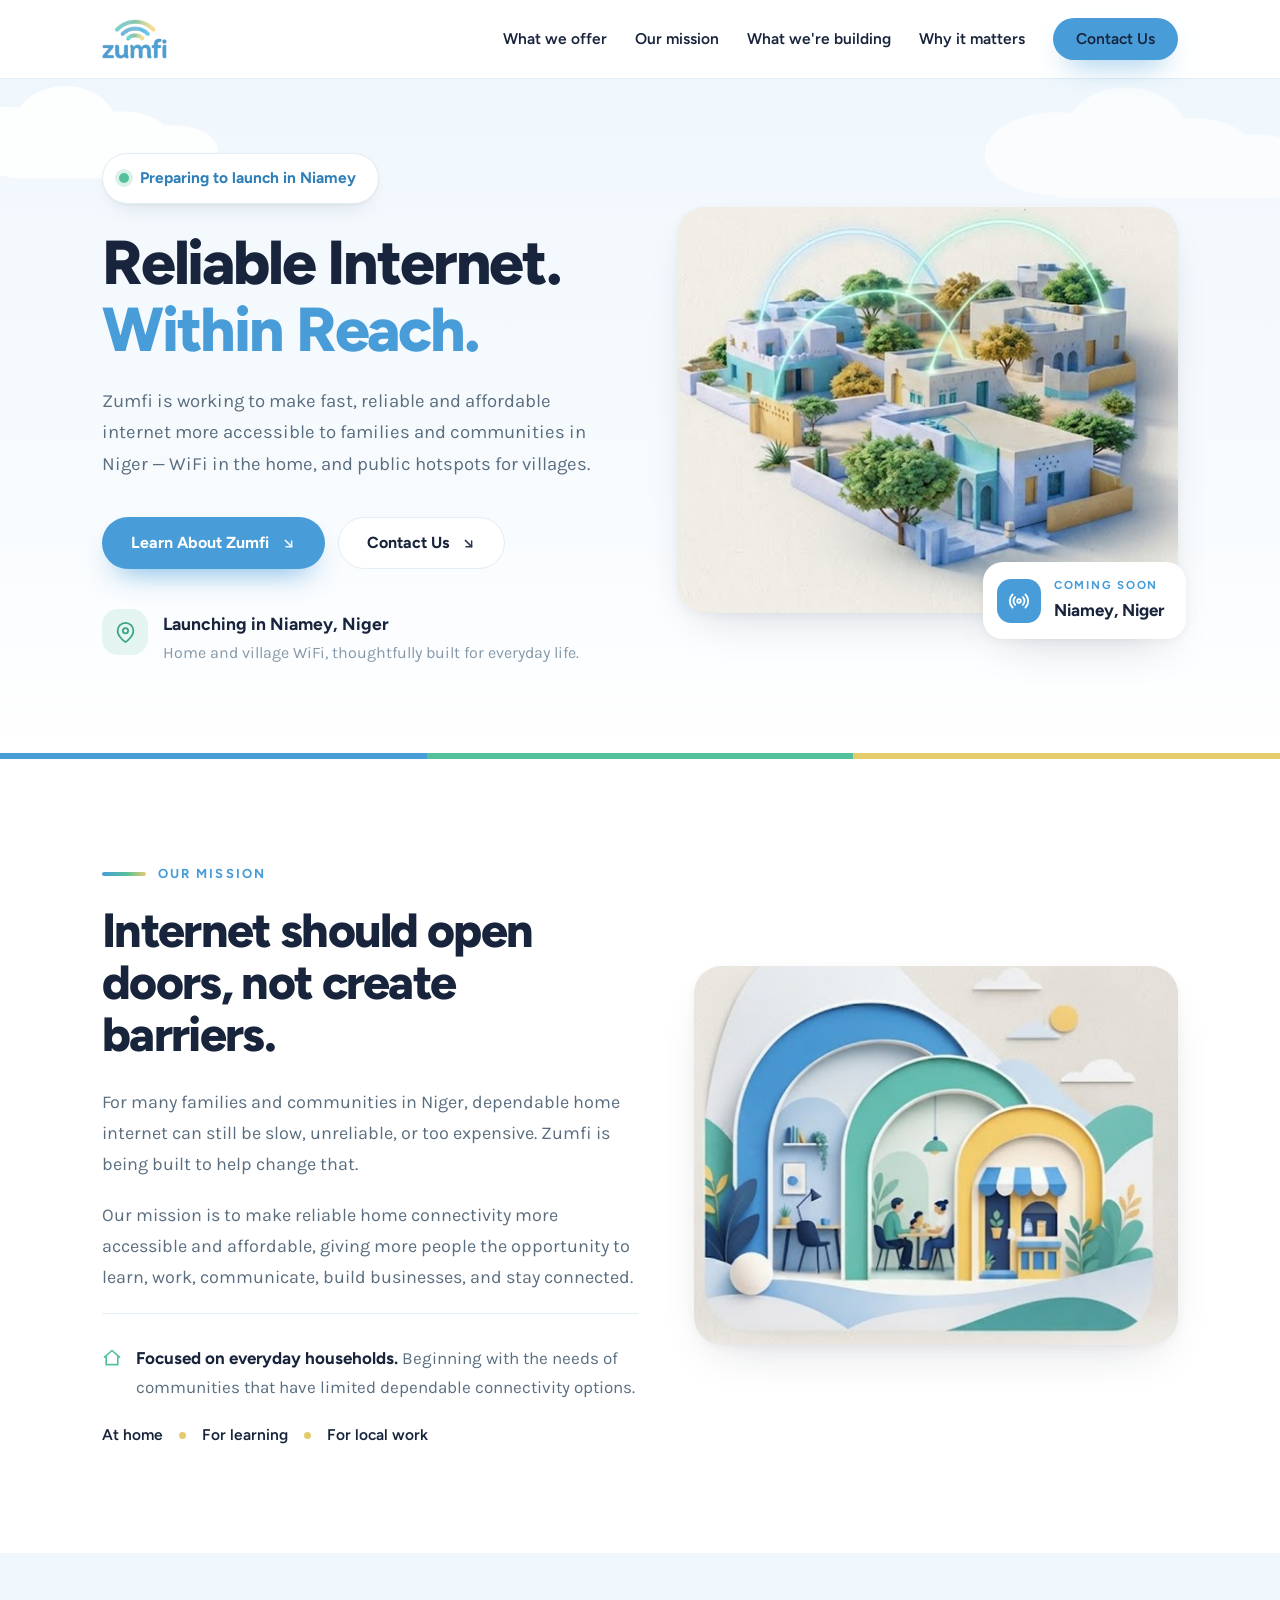
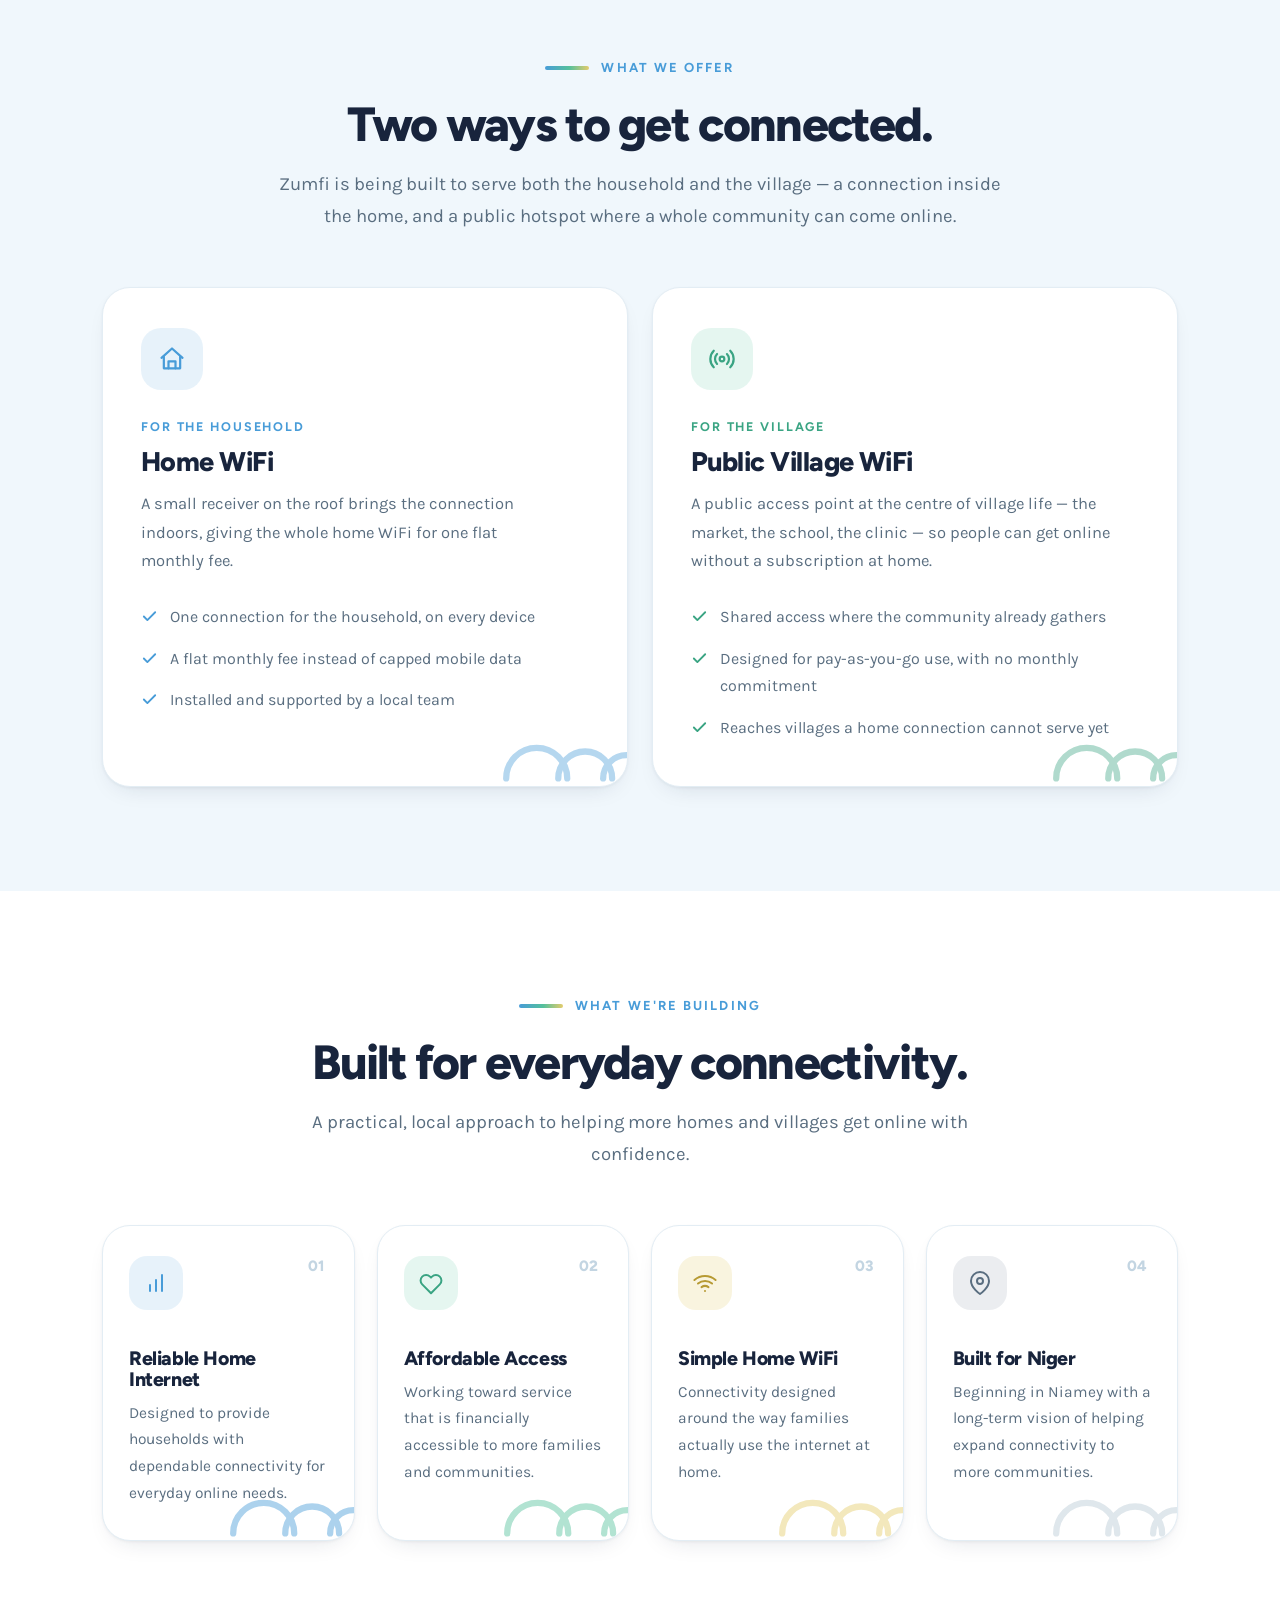
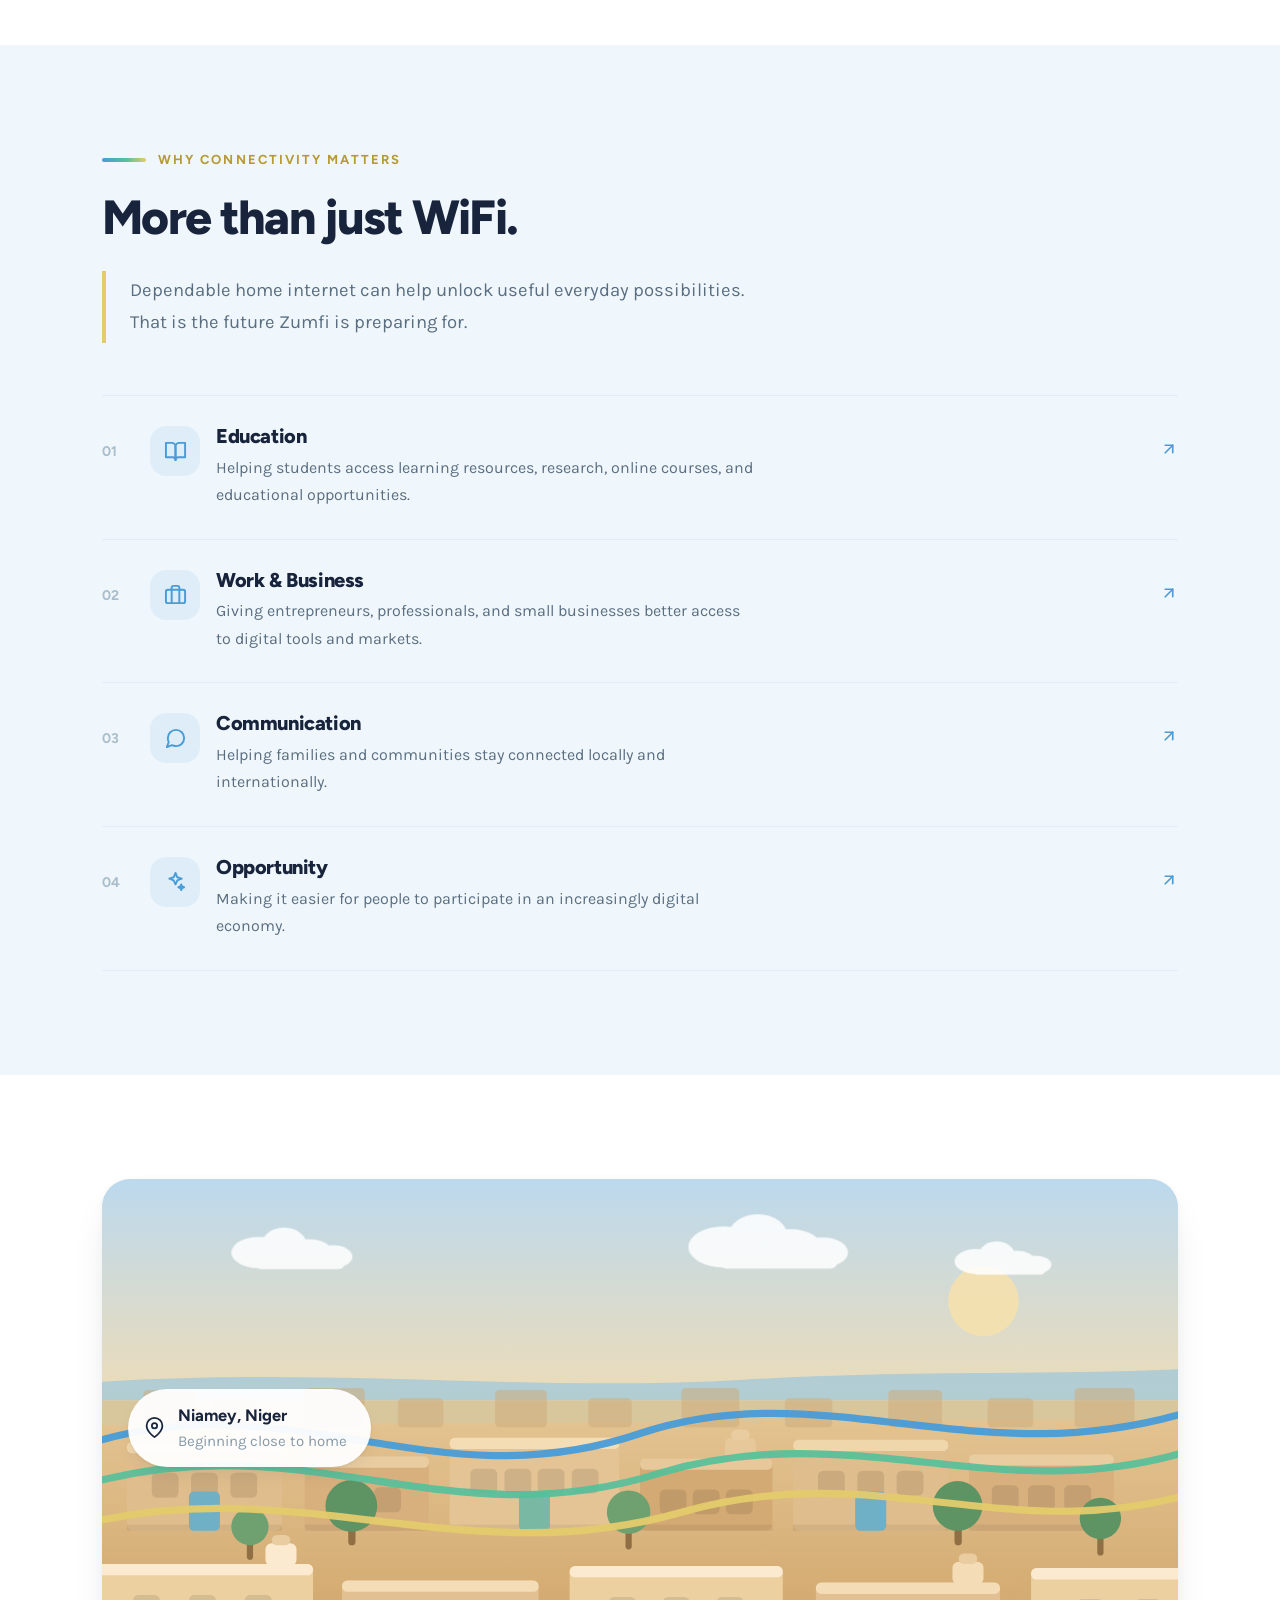
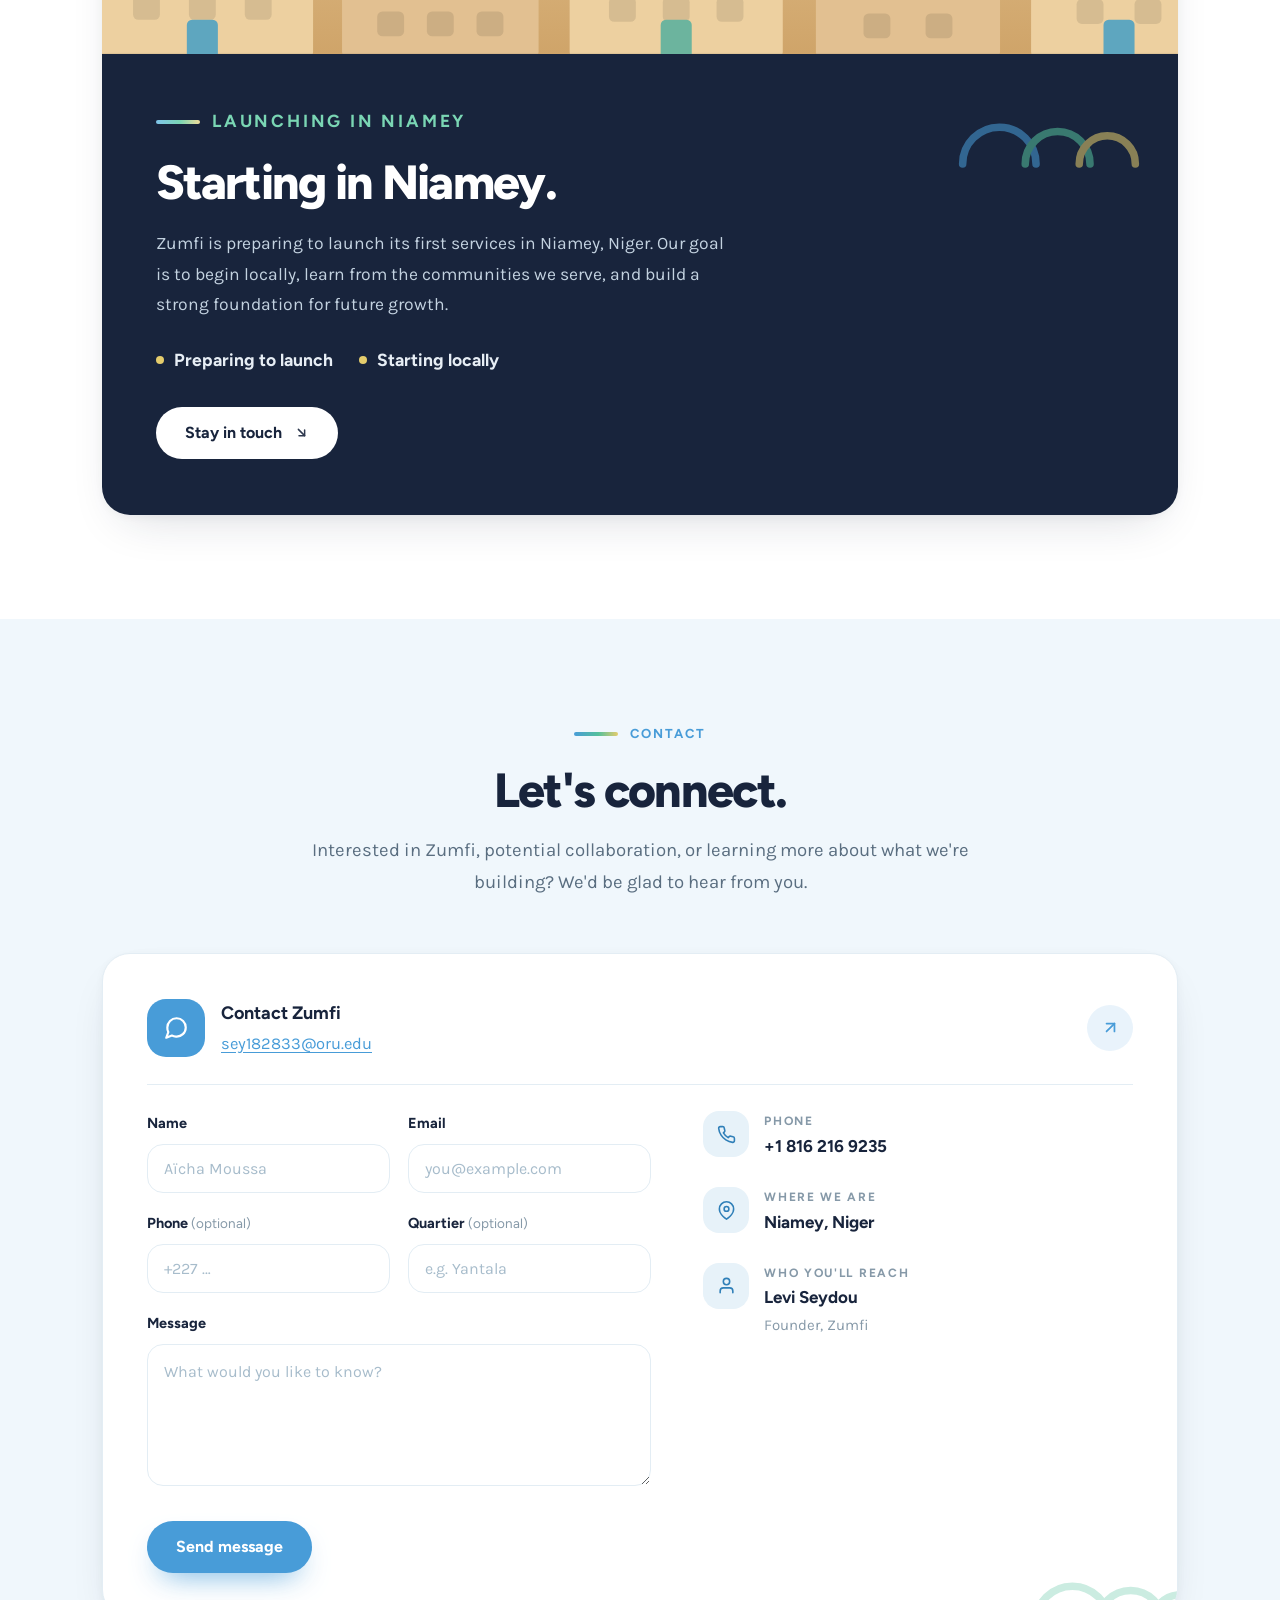
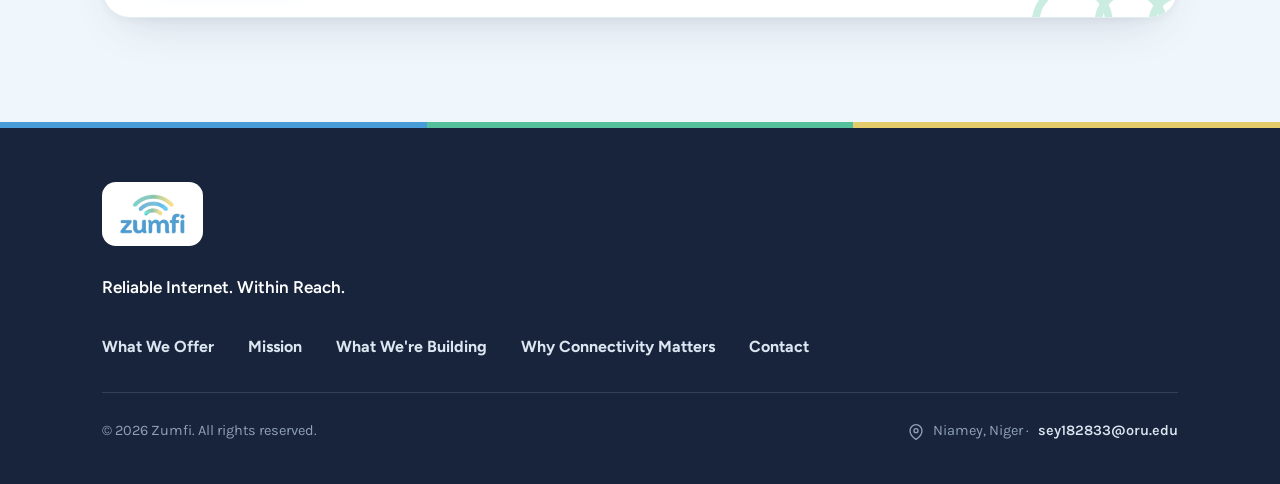
==== export/zumfi-site/index.html @ 0c181208 "Cover both home WiFi and public village WiFi The site described a single home-internet product; Zumf" ====
<!DOCTYPE html>
<html lang="en">
<head>
<meta charset="UTF-8">
<meta name="viewport" content="width=device-width, initial-scale=1.0">
<title>Zumfi — Reliable Internet. Within Reach.</title>
<meta name="description" content="Zumfi is working to make fast, reliable and affordable internet more accessible to families and communities in Niger — WiFi in the home, and public hotspots for villages. Preparing to launch in Niamey.">
<link rel="icon" type="image/png" href="assets/favicon.png">
<link rel="apple-touch-icon" href="assets/zumfi-icon-180.png">
<meta property="og:title" content="Zumfi — Reliable Internet. Within Reach.">
<meta property="og:description" content="Home WiFi for families and public WiFi for villages, thoughtfully built for everyday life. Preparing to launch in Niamey, Niger.">
<meta property="og:image" content="assets/zumfi-icon.png">
<meta property="og:type" content="website">
<link rel="preconnect" href="https://fonts.googleapis.com">
<link rel="preconnect" href="https://fonts.gstatic.com" crossorigin>
<link href="https://fonts.googleapis.com/css2?family=Figtree:wght@500;600;700;800&family=Karla:wght@400;500;600&display=swap" rel="stylesheet">
<style>
  :root {
    --blue:      #489cd8;
    --blue-deep: #2f7fb8;
    --green:     #54c09c;
    --yellow:    #e4cc6c;
    --ink:       #18243c;
    --body:      #5a6e80;
    --muted:     #8699a8;
    --line:      #e3edf4;
    --pale:      #f0f7fc;
    --pale-2:    #e7f2f9;
    --white:     #fff;
    --r:         28px;
    --shadow:    0 2px 8px rgba(24,36,60,.04), 0 20px 50px -22px rgba(24,36,60,.20);
    --shadow-sm: 0 1px 3px rgba(24,36,60,.05), 0 10px 26px -14px rgba(24,36,60,.18);
    --fd: "Figtree", "Segoe UI", system-ui, -apple-system, sans-serif;
    --fb: "Karla", "Segoe UI", system-ui, -apple-system, sans-serif;
    --gutter: 22px;
  }
  * { box-sizing: border-box; }
  html { scroll-behavior: smooth; scroll-padding-top: 96px; -webkit-text-size-adjust: 100%; }
  body { margin: 0; font-family: var(--fb); font-size: 17px; line-height: 1.72; color: var(--body); background: var(--white); -webkit-font-smoothing: antialiased; }
  h1, h2, h3 { font-family: var(--fd); color: var(--ink); margin: 0; letter-spacing: -0.035em; line-height: 1.08; font-weight: 800; }
  p { margin: 0; }
  a { color: var(--blue-deep); }
  .wrap { max-width: 1120px; margin: 0 auto; padding: 0 var(--gutter); }
  .narrow { max-width: 740px; }

  /* ---------- bits ---------- */
  .eyebrow { display: flex; align-items: center; gap: 12px; font-family: var(--fd); font-weight: 700;
             font-size: 13px; letter-spacing: .16em; text-transform: uppercase; color: var(--blue); margin-bottom: 20px; }
  .eyebrow::before { content: ""; width: 44px; height: 4px; border-radius: 2px;
                     background: linear-gradient(90deg, var(--blue) 0%, var(--green) 55%, var(--yellow) 100%); }
  .eyebrow.mid { justify-content: center; }
  h1 { font-size: clamp(40px, 5.4vw, 62px); }
  h2 { font-size: clamp(31px, 4.1vw, 48px); }
  h3 { font-size: 21px; letter-spacing: -0.02em; }
  .lead { font-size: clamp(17px, 1.45vw, 19.5px); margin-top: 22px; }
  .center { text-align: center; }
  .center .eyebrow { justify-content: center; }

  .badge { display: inline-flex; align-items: center; gap: 11px; background: var(--white); border: 1px solid var(--line);
           border-radius: 999px; padding: 11px 22px 11px 16px; font-family: var(--fd); font-weight: 700; font-size: 15.5px;
           color: var(--blue-deep); box-shadow: var(--shadow-sm); }
  .badge .dot { width: 10px; height: 10px; border-radius: 50%; background: var(--green); box-shadow: 0 0 0 4px rgba(84,192,156,.22); }

  .btn { display: inline-flex; align-items: center; justify-content: center; gap: 12px; font-family: var(--fd);
         font-weight: 700; font-size: 16px; line-height: 1; padding: 17px 28px; border-radius: 999px;
         border: 1.5px solid transparent; text-decoration: none; cursor: pointer;
         transition: background-color .2s, color .2s, border-color .2s, transform .2s; }
  .btn-primary { background: var(--blue); color: #fff; box-shadow: 0 14px 30px -14px rgba(72,156,216,.9); }
  .btn-primary:hover { background: var(--blue-deep); transform: translateY(-1px); }
  .btn-ghost { background: var(--white); color: var(--ink); border-color: var(--line); }
  .btn-ghost:hover { border-color: var(--blue); color: var(--blue-deep); }
  .btn-sm { padding: 12px 22px; font-size: 15px; }
  .btn svg { flex: none; opacity: .9; }
  .btn:focus-visible, a:focus-visible, input:focus-visible, textarea:focus-visible { outline: 3px solid rgba(72,156,216,.5); outline-offset: 3px; }
  .skip { position: absolute; left: -9999px; background: #fff; padding: 12px 18px; font-family: var(--fd); font-weight: 700; z-index: 100; }
  .skip:focus { left: 0; }

  /* tri-colour rule */
  .rule { height: 6px; display: flex; }
  .rule i { flex: 1; }
  .rule i:nth-child(1) { background: var(--blue); }
  .rule i:nth-child(2) { background: var(--green); }
  .rule i:nth-child(3) { background: var(--yellow); }

  /* ---------- header ---------- */
  .site-header { position: sticky; top: 0; z-index: 40; background: rgba(255,255,255,.88); backdrop-filter: blur(14px); border-bottom: 1px solid var(--line); }
  .site-header .wrap { display: flex; align-items: center; gap: 18px; height: 78px; }
  .brand img { height: 40px; width: auto; display: block; }
  .nav { display: flex; align-items: center; gap: 28px; margin-left: auto; }
  .nav a { font-family: var(--fd); font-weight: 600; font-size: 15.5px; color: var(--ink); text-decoration: none; }
  .nav a:hover { color: var(--blue); }

  /* ---------- sky + clouds ---------- */
  .sky { position: relative; overflow: hidden;
         background: linear-gradient(180deg, var(--pale) 0%, #f7fbfe 58%, var(--white) 100%); }
  .clouds { position: absolute; inset: 0; z-index: 0; pointer-events: none; }
  .clouds svg { position: absolute; fill: #fff; }
  .k1 { top: 6%;  left: -5%; width: 300px; opacity: .9; }
  .k2 { top: 30%; right: -4%; width: 360px; opacity: .65; }
  .k3 { bottom: 12%; left: 34%; width: 220px; opacity: .5; }
  .sky > * { position: relative; z-index: 1; }

  /* ---------- hero ---------- */
  .hero { padding: 74px 0 86px; }
  .hero-grid { display: grid; grid-template-columns: 1.02fr .98fr; gap: 54px; align-items: center; }
  .hero h1 { margin-top: 26px; }
  .hero h1 .b2 { color: var(--blue); display: block; }
  .hero .lead { max-width: 46ch; }
  .hero-cta { display: flex; flex-wrap: wrap; gap: 13px; margin-top: 36px; }
  .place { display: flex; gap: 15px; align-items: flex-start; margin-top: 40px; }
  .place .pin { flex: none; width: 46px; height: 46px; border-radius: 16px; display: grid; place-items: center;
                background: rgba(84,192,156,.14); color: #3aa483; }
  .place strong { display: block; font-family: var(--fd); font-weight: 700; color: var(--ink); font-size: 17.5px; }
  .place span { font-size: 16px; color: var(--muted); }

  .art-wrap { position: relative; }
  .art { display: block; width: 100%; height: auto; max-width: 100%; border-radius: var(--r);
         background: #f4f1ec; box-shadow: var(--shadow); }
  .chip { position: absolute; right: -8px; bottom: -26px; display: flex; align-items: center; gap: 13px;
          background: #fff; border-radius: 20px; padding: 14px 22px 14px 14px; box-shadow: var(--shadow); }
  .chip .ic { width: 44px; height: 44px; border-radius: 14px; background: var(--blue); color: #fff; display: grid; place-items: center; flex: none; }
  .chip .k, .chip .v { display: block; }
  .chip .k { font-family: var(--fd); font-weight: 700; font-size: 11.5px; letter-spacing: .15em; text-transform: uppercase; color: var(--blue); }
  .chip .v { font-family: var(--fd); font-weight: 700; color: var(--ink); font-size: 17px; }

  /* ---------- what we offer ---------- */
  .offer { display: grid; grid-template-columns: 1fr 1fr; gap: 24px; }
  .offer-card { position: relative; overflow: hidden; background: #fff; border: 1px solid var(--line);
                border-radius: var(--r); padding: 40px 38px 44px; box-shadow: var(--shadow-sm); }
  .offer-card .ic { width: 62px; height: 62px; border-radius: 20px; display: grid; place-items: center; margin-bottom: 26px; }
  .offer-card .kind { font-family: var(--fd); font-weight: 700; font-size: 12.5px; letter-spacing: .15em;
                      text-transform: uppercase; margin-bottom: 10px; }
  .offer-card h3 { font-size: 27px; margin-bottom: 14px; }
  .offer-card > p { font-size: 16.5px; max-width: 42ch; }
  .offer-card ul { list-style: none; margin: 28px 0 0; padding: 0; display: grid; gap: 14px; }
  .offer-card li { display: flex; gap: 12px; align-items: flex-start; font-size: 16px; }
  .offer-card li svg { flex: none; margin-top: 5px; }
  .offer-card .arcs { position: absolute; right: -30px; bottom: 0; width: 158px; opacity: .4; }
  .offer-home .ic { background: rgba(72,156,216,.13); color: var(--blue); }
  .offer-home .kind, .offer-home li svg, .offer-home .arcs { color: var(--blue); }
  .offer-village .ic { background: rgba(84,192,156,.15); color: #3aa483; }
  .offer-village .kind, .offer-village li svg, .offer-village .arcs { color: #3aa483; }

  /* ---------- sections ---------- */
  .section { padding: 104px 0; }
  .section-pale { background: var(--pale); }
  .section-head { margin-bottom: 54px; }
  .section-head .lead { margin-top: 18px; }

  /* mission */
  .mission-copy p + p { margin-top: 20px; }
  .mission-copy .big { font-size: 18px; }
  .focus { display: flex; gap: 14px; align-items: flex-start; margin-top: 34px; padding-top: 30px; border-top: 1px solid var(--line); }
  .focus svg { flex: none; margin-top: 4px; color: var(--green); }
  .focus strong { font-family: var(--fd); font-weight: 700; color: var(--ink); }
  .tags { display: flex; flex-wrap: wrap; align-items: center; gap: 10px 16px; margin-top: 22px;
          font-family: var(--fd); font-weight: 600; color: var(--ink); font-size: 15.5px; }
  .tags i { width: 7px; height: 7px; border-radius: 50%; background: var(--yellow); display: block; }
  .mission-grid { display: grid; grid-template-columns: 1.05fr .95fr; gap: 56px; align-items: center; }

  /* numbered cards */
  .cards { display: grid; grid-template-columns: repeat(4, 1fr); gap: 22px; }
  .card { position: relative; overflow: hidden; background: #fff; border: 1px solid var(--line);
          border-radius: var(--r); padding: 30px 26px 34px; box-shadow: var(--shadow-sm); }
  .card .n { position: absolute; top: 28px; right: 30px; font-family: var(--fd); font-weight: 800; font-size: 15px; color: #c3d5e2; }
  .card .ic { width: 54px; height: 54px; border-radius: 18px; display: grid; place-items: center; margin-bottom: 38px; }
  .card:nth-child(1) .ic { background: rgba(72,156,216,.13); color: var(--blue); }
  .card:nth-child(2) .ic { background: rgba(84,192,156,.15); color: #3aa483; }
  .card:nth-child(3) .ic { background: rgba(228,204,108,.22); color: #b79a33; }
  .card:nth-child(4) .ic { background: rgba(90,110,128,.12); color: #5a6e80; }
  .card:nth-child(1) .arcs { color: #489cd8; }
  .card:nth-child(2) .arcs { color: #54c09c; }
  .card:nth-child(3) .arcs { color: #e4cc6c; }
  .card:nth-child(4) .arcs { color: #b9c9d4; }
  .card h3 { margin-bottom: 10px; font-size: 19.5px; }
  .card p { font-size: 15.5px; }
  .card .arcs { position: absolute; right: -30px; bottom: 0; width: 158px; opacity: .45; }

  /* ---------- why connectivity matters ---------- */
  .eyebrow.gold { color: #b79a33; }
  .eyebrow.mint { color: #7ad6b4; }
  .eyebrow.mint::before { background: linear-gradient(90deg, #7fc4ea 0%, #7ad6b4 55%, #f0dc9a 100%); }
  .quote { border-left: 4px solid var(--yellow); padding: 4px 0 4px 24px; font-size: 18.5px; max-width: 62ch; }
  .rows { margin-top: 52px; border-top: 1px solid var(--line); }
  .row { display: grid; grid-template-columns: 44px 62px 1fr 28px; gap: 4px; align-items: start;
         padding: 30px 0; border-bottom: 1px solid var(--line); }
  .row .num { font-family: var(--fd); font-weight: 700; font-size: 14px; color: #a9bdcb; padding-top: 14px; }
  .row .ic { width: 50px; height: 50px; border-radius: 16px; display: grid; place-items: center;
             background: rgba(72,156,216,.11); color: var(--blue); }
  .row h3 { font-size: 20px; margin-bottom: 6px; }
  .row p { font-size: 16px; max-width: 54ch; }
  .row .go { color: var(--blue); padding-top: 12px; justify-self: end; }

  /* ---------- launching panel ---------- */
  .panel { border-radius: var(--r); overflow: hidden; box-shadow: var(--shadow); position: relative; }
  .panel > svg { display: block; width: 100%; height: auto; }
  .panel .chip2 { position: absolute; left: 26px; top: 210px; display: flex; gap: 13px; align-items: center;
                  background: rgba(255,255,255,.95); border-radius: 999px; padding: 12px 24px 12px 16px; box-shadow: var(--shadow-sm); }
  .panel .chip2 svg { color: var(--ink); flex: none; }
  .panel .chip2 strong { display: block; font-family: var(--fd); font-weight: 700; color: var(--ink); font-size: 16.5px; }
  .panel .chip2 span { font-size: 15px; color: var(--muted); }
  .panel-dark { background: var(--ink); color: #c3d2e0; padding: 52px 54px 56px; position: relative; overflow: hidden; }
  .panel-dark h2 { color: #fff; margin-bottom: 20px; }
  .panel-dark p { max-width: 58ch; font-size: 17.5px; }
  .panel-dark .deco { position: absolute; right: 34px; top: 30px; width: 190px; opacity: .55; }
  .tags-dot { display: flex; flex-wrap: wrap; gap: 10px 26px; margin-top: 26px;
              font-family: var(--fd); font-weight: 700; font-size: 15.5px; color: #e7eef5; }
  .tags-dot span { display: flex; align-items: center; gap: 10px; }
  .tags-dot i { width: 8px; height: 8px; border-radius: 50%; background: var(--yellow); }
  .btn-white { background: #fff; color: var(--ink); margin-top: 32px; }
  .btn-white:hover { background: #eaf3f9; transform: translateY(-1px); }

  /* ---------- contact ---------- */
  .contact-card { background: #fff; border: 1px solid var(--line); border-radius: var(--r);
                  box-shadow: var(--shadow); padding: 44px; position: relative; overflow: hidden; }
  .contact-card > .arcs { position: absolute; right: -40px; bottom: -14px; width: 190px; opacity: .3; color: var(--green); }
  .contact-grid { display: grid; grid-template-columns: 1.08fr .92fr; gap: 52px; align-items: start; position: relative; z-index: 1; }
  .reach { text-decoration: none; display: flex; gap: 16px; align-items: center; padding-bottom: 26px; margin-bottom: 26px; border-bottom: 1px solid var(--line); }
  .reach .ic { flex: none; width: 58px; height: 58px; border-radius: 19px; background: var(--blue); color: #fff; display: grid; place-items: center; }
  .reach strong { display: block; font-family: var(--fd); font-weight: 700; font-size: 18px; color: var(--ink); }
  .reach a { font-size: 16.5px; color: var(--blue); text-decoration: underline; text-underline-offset: 3px; }
  .reach .go { margin-left: auto; width: 46px; height: 46px; border-radius: 50%; background: rgba(72,156,216,.12);
               color: var(--blue); display: grid; place-items: center; flex: none; }
  .field { margin-bottom: 18px; }
  .row-2 { display: grid; grid-template-columns: 1fr 1fr; gap: 18px; }
  label { display: block; font-family: var(--fd); font-weight: 700; font-size: 14.5px; color: var(--ink); margin-bottom: 8px; }
  label .opt { font-weight: 400; color: var(--muted); font-size: 13.5px; }
  input, textarea { width: 100%; font-family: var(--fb); font-size: 16px; color: var(--ink); background: #fff;
                    border: 1.5px solid var(--line); border-radius: 16px; padding: 14px 16px;
                    transition: border-color .18s, box-shadow .18s; }
  input::placeholder, textarea::placeholder { color: #a7bccb; }
  input:hover, textarea:hover { border-color: #cfe1ee; }
  input:focus, textarea:focus { outline: none; border-color: var(--blue); box-shadow: 0 0 0 4px rgba(72,156,216,.16); }
  textarea { min-height: 142px; resize: vertical; line-height: 1.65; }
  .hp { position: absolute; left: -9999px; opacity: 0; }
  .form-foot { display: flex; align-items: center; flex-wrap: wrap; gap: 16px; margin-top: 26px; }
  .form-foot .note { font-size: 14.5px; color: var(--muted); }
  .form-status { margin-top: 16px; font-family: var(--fd); font-weight: 700; font-size: 15px; }
  .form-status.error { color: #c0492f; }
  .form-status:empty { margin: 0; }
  .sent { display: none; padding: 18px 0; }
  .sent.show { display: block; }
  .sent h3 { margin-bottom: 10px; }
  form.hide { display: none; }
  .detail { display: flex; gap: 15px; align-items: flex-start; margin-bottom: 26px; }
  .detail:last-child { margin-bottom: 0; }
  .detail .ic { flex: none; width: 46px; height: 46px; border-radius: 16px; display: grid; place-items: center; background: var(--pale-2); color: var(--blue-deep); }
  .detail .k { font-family: var(--fd); font-weight: 700; font-size: 12px; letter-spacing: .14em; text-transform: uppercase; color: var(--muted); }
  .detail .v { font-family: var(--fd); font-weight: 700; font-size: 17px; color: var(--ink); text-decoration: none; word-break: break-word; }
  a.v:hover { color: var(--blue); }
  .detail .v small { display: block; font-family: var(--fb); font-weight: 400; font-size: 15px; color: var(--muted); }

  /* ---------- footer ---------- */
  .site-footer { background: var(--ink); color: #b9c7d6; }
  .site-footer .wrap { padding: 54px var(--gutter) 40px; }
  .foot-logo { background: #fff; border-radius: 14px; padding: 12px 18px; display: inline-block; }
  .foot-logo img { height: 40px; width: auto; display: block; }
  .foot-tag { margin-top: 18px; font-family: var(--fd); font-weight: 600; color: #fff; font-size: 17px; }
  .foot-nav { display: flex; flex-wrap: wrap; gap: 14px 34px; margin-top: 30px; }
  .foot-nav a { font-family: var(--fd); font-weight: 700; font-size: 16px; color: #dbe6f0; text-decoration: none; }
  .foot-nav a:hover { color: #fff; }
  .foot-base { margin-top: 32px; padding-top: 26px; border-top: 1px solid rgba(255,255,255,.12);
               display: flex; flex-wrap: wrap; gap: 10px 30px; justify-content: space-between; font-size: 14.5px; color: #8fa1b3; }
  .foot-base .where { display: flex; align-items: center; gap: 9px; }
  .foot-base a { color: #dbe6f0; text-decoration: none; font-weight: 600; }

  /* ---------- responsive ---------- */
  @media (max-width: 940px) {
    .hero-grid, .mission-grid, .contact-grid { grid-template-columns: 1fr; gap: 42px; }
    .cards { grid-template-columns: 1fr; }
    .art-wrap { max-width: 520px; margin: 0 auto; }
    .chip { right: 8px; }
    .nav a { display: none; }
    .cards { grid-template-columns: repeat(2, 1fr); }
    .offer { grid-template-columns: 1fr; }
    .panel-dark { padding: 40px 30px 44px; }
    .panel-dark .deco { display: none; }
    .contact-card { padding: 32px 26px; }
    .section { padding: 76px 0; }
    .hero { padding: 54px 0 76px; }
    .k2, .k3 { display: none; }
  }
  @media (max-width: 560px) {
    :root { --gutter: 18px; --r: 22px; }
    body { font-size: 16.5px; }
    .site-header .wrap { height: 68px; }
    .brand img { height: 34px; }
    .card { padding: 26px 22px 30px; }
    .offer-card { padding: 30px 24px 34px; }
    .cards { grid-template-columns: 1fr; }
    .row { grid-template-columns: 34px 1fr; gap: 6px 12px; padding: 24px 0; }
    .row .ic, .row .go { display: none; }
    .quote { padding-left: 18px; font-size: 17px; }
    .panel .chip2 { left: 16px; top: 150px; padding: 10px 18px 10px 12px; }
    .contact-card { padding: 26px 20px; }
    .card .ic { margin-bottom: 30px; }
    .row-2 { grid-template-columns: 1fr; gap: 0; }
    .hero-cta .btn, .form-foot .btn { width: 100%; }
    .section { padding: 60px 0; }
    .site-footer .wrap { flex-direction: column; align-items: flex-start; }
    .fc { text-align: left; }
    .chip { position: static; margin-top: 18px; }
  }
  @media (prefers-reduced-motion: reduce) { html { scroll-behavior: auto; } * { transition-duration: .01ms !important; } }
</style>
</head>
<body>
<a class="skip" href="#main">Skip to content</a>

<svg width="0" height="0" style="position:absolute" aria-hidden="true"><defs>
  <g id="cloud">
    <ellipse cx="62" cy="54" rx="52" ry="30"/><ellipse cx="112" cy="40" rx="44" ry="34"/>
    <ellipse cx="160" cy="56" rx="46" ry="28"/><ellipse cx="206" cy="62" rx="38" ry="22"/>
    <rect x="54" y="60" width="176" height="26" rx="13"/>
  </g>
  <g id="arcmark" fill="none" stroke="currentColor" stroke-linecap="round" stroke-width="7">
    <path d="M8 74 A 34 34 0 0 1 76 74"/>
    <path d="M66 74 A 30 30 0 0 1 126 74"/>
    <path d="M116 74 A 26 26 0 0 1 168 74"/>
  </g>
  <g id="arctri" fill="none" stroke-linecap="round" stroke-width="7">
    <path d="M8 74 A 34 34 0 0 1 76 74" stroke="#489cd8"/>
    <path d="M66 74 A 30 30 0 0 1 126 74" stroke="#54c09c"/>
    <path d="M116 74 A 26 26 0 0 1 168 74" stroke="#e4cc6c"/>
  </g>
</defs></svg>

<header class="site-header">
  <div class="wrap">
    <a class="brand" href="#top" aria-label="Zumfi — home"><img src="assets/zumfi-logo.png" alt="Zumfi"></a>
    <nav class="nav" aria-label="Main">
      <a href="#offer">What we offer</a>
      <a href="#mission">Our mission</a>
      <a href="#building">What we're building</a>
      <a href="#why">Why it matters</a>
      <a class="btn btn-primary btn-sm" href="#contact">Contact Us</a>
    </nav>
  </div>
</header>

<main id="main">

  <!-- ================= hero ================= -->
  <div class="sky" id="top">
    <div class="clouds" aria-hidden="true">
      <svg class="k1" viewBox="0 0 260 90"><use href="#cloud"/></svg>
      <svg class="k2" viewBox="0 0 260 90"><use href="#cloud"/></svg>
      <svg class="k3" viewBox="0 0 260 90"><use href="#cloud"/></svg>
    </div>

    <section class="hero">
      <div class="wrap">
        <div class="hero-grid">
          <div>
            <p class="badge"><span class="dot"></span> Preparing to launch in Niamey</p>
            <h1>Reliable Internet. <span class="b2">Within Reach.</span></h1>
            <p class="lead">
              Zumfi is working to make fast, reliable and affordable internet more accessible to
              families and communities in Niger — WiFi in the home, and public hotspots for villages.
            </p>
            <div class="hero-cta">
              <a class="btn btn-primary" href="#mission">
                Learn About Zumfi
                <svg width="15" height="15" viewBox="0 0 24 24" fill="none" stroke="currentColor" stroke-width="2.4" stroke-linecap="round" stroke-linejoin="round" aria-hidden="true"><line x1="7" y1="7" x2="17" y2="17"/><polyline points="17 8 17 17 8 17"/></svg>
              </a>
              <a class="btn btn-ghost" href="#contact">
                Contact Us
                <svg width="15" height="15" viewBox="0 0 24 24" fill="none" stroke="currentColor" stroke-width="2.4" stroke-linecap="round" stroke-linejoin="round" aria-hidden="true"><line x1="7" y1="7" x2="17" y2="17"/><polyline points="17 8 17 17 8 17"/></svg>
              </a>
            </div>
            <div class="place">
              <span class="pin" aria-hidden="true">
                <svg width="21" height="21" viewBox="0 0 24 24" fill="none" stroke="currentColor" stroke-width="2" stroke-linecap="round" stroke-linejoin="round"><path d="M21 10c0 7-9 13-9 13s-9-6-9-13a9 9 0 0 1 18 0z"/><circle cx="12" cy="10" r="3"/></svg>
              </span>
              <span><strong>Launching in Niamey, Niger</strong>
              <span>Home and village WiFi, thoughtfully built for everyday life.</span></span>
            </div>
          </div>

          <div class="art-wrap">
            <img class="art" src="assets/hero-village.jpg" width="1000" height="812"
                 alt="An aerial view of a neighbourhood of flat-roofed homes and trees, with glowing arcs of connection linking the rooftops">

            <div class="chip">
              <span class="ic" aria-hidden="true">
                <svg width="22" height="22" viewBox="0 0 24 24" fill="none" stroke="currentColor" stroke-width="2" stroke-linecap="round" stroke-linejoin="round"><circle cx="12" cy="12" r="2"/><path d="M16.24 7.76a6 6 0 0 1 0 8.49M7.76 16.24a6 6 0 0 1 0-8.49M19.07 4.93a10 10 0 0 1 0 14.14M4.93 19.07a10 10 0 0 1 0-14.14"/></svg>
              </span>
              <span><span class="k">Coming soon</span><span class="v">Niamey, Niger</span></span>
            </div>
          </div>
        </div>
      </div>
    </section>
  </div>
  <div class="rule" aria-hidden="true"><i></i><i></i><i></i></div>

  <!-- ================= mission ================= -->
  <section class="section" id="mission">
    <div class="wrap">
      <div class="mission-grid">
        <div class="mission-copy">
          <p class="eyebrow">Our mission</p>
          <h2>Internet should open doors, not create barriers.</h2>
          <p class="big" style="margin-top:26px;">
            For many families and communities in Niger, dependable home internet can still be slow,
            unreliable, or too expensive. Zumfi is being built to help change that.
          </p>
          <p class="big">
            Our mission is to make reliable home connectivity more accessible and affordable, giving
            more people the opportunity to learn, work, communicate, build businesses, and stay connected.
          </p>
          <p class="focus">
            <svg width="20" height="20" viewBox="0 0 24 24" fill="none" stroke="currentColor" stroke-width="2" stroke-linecap="round" stroke-linejoin="round" aria-hidden="true"><path d="M3 11l9-8 9 8"/><path d="M5 10v10h14V10"/></svg>
            <span><strong>Focused on everyday households.</strong> Beginning with the needs of
            communities that have limited dependable connectivity options.</span>
          </p>
          <p class="tags">At home <i></i> For learning <i></i> For local work</p>
        </div>

        <div>
          <img class="art" src="assets/mission-arches.jpg" width="1000" height="783"
               alt="Three arches opening onto everyday life: a home desk, a family at a table, and a small shop">
        </div>
      </div>
    </div>
  </section>

  <!-- ================= what we offer ================= -->
  <section class="section section-pale" id="offer">
    <div class="wrap">
      <div class="section-head narrow center" style="margin-left:auto;margin-right:auto;">
        <p class="eyebrow">What we offer</p>
        <h2>Two ways to get connected.</h2>
        <p class="lead">Zumfi is being built to serve both the household and the village — a connection
        inside the home, and a public hotspot where a whole community can come online.</p>
      </div>

      <div class="offer">
        <div class="offer-card offer-home">
          <span class="ic" aria-hidden="true">
            <svg width="28" height="28" viewBox="0 0 24 24" fill="none" stroke="currentColor" stroke-width="1.9" stroke-linecap="round" stroke-linejoin="round"><path d="M3 11l9-8 9 8"/><path d="M5 10v10h14V10"/><path d="M9 20v-6h6v6"/></svg>
          </span>
          <p class="kind">For the household</p>
          <h3>Home WiFi</h3>
          <p>A small receiver on the roof brings the connection indoors, giving the whole home WiFi
          for one flat monthly fee.</p>
          <ul>
            <li><svg width="17" height="17" viewBox="0 0 24 24" fill="none" stroke="currentColor" stroke-width="2.6" stroke-linecap="round" stroke-linejoin="round" aria-hidden="true"><polyline points="20 6 9 17 4 12"/></svg> <span>One connection for the household, on every device</span></li>
            <li><svg width="17" height="17" viewBox="0 0 24 24" fill="none" stroke="currentColor" stroke-width="2.6" stroke-linecap="round" stroke-linejoin="round" aria-hidden="true"><polyline points="20 6 9 17 4 12"/></svg> <span>A flat monthly fee instead of capped mobile data</span></li>
            <li><svg width="17" height="17" viewBox="0 0 24 24" fill="none" stroke="currentColor" stroke-width="2.6" stroke-linecap="round" stroke-linejoin="round" aria-hidden="true"><polyline points="20 6 9 17 4 12"/></svg> <span>Installed and supported by a local team</span></li>
          </ul>
          <svg class="arcs" viewBox="0 0 176 82" aria-hidden="true"><use href="#arcmark"/></svg>
        </div>

        <div class="offer-card offer-village">
          <span class="ic" aria-hidden="true">
            <svg width="28" height="28" viewBox="0 0 24 24" fill="none" stroke="currentColor" stroke-width="1.9" stroke-linecap="round" stroke-linejoin="round"><circle cx="12" cy="12" r="2"/><path d="M16.24 7.76a6 6 0 0 1 0 8.49M7.76 16.24a6 6 0 0 1 0-8.49M19.07 4.93a10 10 0 0 1 0 14.14M4.93 19.07a10 10 0 0 1 0-14.14"/></svg>
          </span>
          <p class="kind">For the village</p>
          <h3>Public Village WiFi</h3>
          <p>A public access point at the centre of village life — the market, the school, the clinic —
          so people can get online without a subscription at home.</p>
          <ul>
            <li><svg width="17" height="17" viewBox="0 0 24 24" fill="none" stroke="currentColor" stroke-width="2.6" stroke-linecap="round" stroke-linejoin="round" aria-hidden="true"><polyline points="20 6 9 17 4 12"/></svg> <span>Shared access where the community already gathers</span></li>
            <li><svg width="17" height="17" viewBox="0 0 24 24" fill="none" stroke="currentColor" stroke-width="2.6" stroke-linecap="round" stroke-linejoin="round" aria-hidden="true"><polyline points="20 6 9 17 4 12"/></svg> <span>Designed for pay-as-you-go use, with no monthly commitment</span></li>
            <li><svg width="17" height="17" viewBox="0 0 24 24" fill="none" stroke="currentColor" stroke-width="2.6" stroke-linecap="round" stroke-linejoin="round" aria-hidden="true"><polyline points="20 6 9 17 4 12"/></svg> <span>Reaches villages a home connection cannot serve yet</span></li>
          </ul>
          <svg class="arcs" viewBox="0 0 176 82" aria-hidden="true"><use href="#arcmark"/></svg>
        </div>
      </div>
    </div>
  </section>

  <!-- ================= what we're building ================= -->
  <section class="section" id="building">
    <div class="wrap">
      <div class="section-head narrow center" style="margin-left:auto;margin-right:auto;">
        <p class="eyebrow">What we're building</p>
        <h2>Built for everyday connectivity.</h2>
        <p class="lead">A practical, local approach to helping more homes and villages get online with confidence.</p>
      </div>

      <div class="cards">
        <div class="card">
          <span class="n">01</span>
          <span class="ic" aria-hidden="true">
            <svg width="24" height="24" viewBox="0 0 24 24" fill="none" stroke="currentColor" stroke-width="2" stroke-linecap="round" stroke-linejoin="round"><line x1="6" y1="20" x2="6" y2="14"/><line x1="12" y1="20" x2="12" y2="9"/><line x1="18" y1="20" x2="18" y2="4"/></svg>
          </span>
          <h3>Reliable Home Internet</h3>
          <p>Designed to provide households with dependable connectivity for everyday online needs.</p>
          <svg class="arcs" viewBox="0 0 176 82" aria-hidden="true"><use href="#arcmark"/></svg>
        </div>
        <div class="card">
          <span class="n">02</span>
          <span class="ic" aria-hidden="true">
            <svg width="24" height="24" viewBox="0 0 24 24" fill="none" stroke="currentColor" stroke-width="2" stroke-linecap="round" stroke-linejoin="round"><path d="M20.8 5.6a5.5 5.5 0 0 0-7.8 0L12 6.6l-1-1a5.5 5.5 0 0 0-7.8 7.8l8.8 8.8 8.8-8.8a5.5 5.5 0 0 0 0-7.8z"/></svg>
          </span>
          <h3>Affordable Access</h3>
          <p>Working toward service that is financially accessible to more families and communities.</p>
          <svg class="arcs" viewBox="0 0 176 82" aria-hidden="true"><use href="#arcmark"/></svg>
        </div>
        <div class="card">
          <span class="n">03</span>
          <span class="ic" aria-hidden="true">
            <svg width="24" height="24" viewBox="0 0 24 24" fill="none" stroke="currentColor" stroke-width="2" stroke-linecap="round" stroke-linejoin="round"><path d="M5 12.55a11 11 0 0 1 14.08 0"/><path d="M1.42 9a16 16 0 0 1 21.16 0"/><path d="M8.53 16.11a6 6 0 0 1 6.95 0"/><line x1="12" y1="20" x2="12.01" y2="20"/></svg>
          </span>
          <h3>Simple Home WiFi</h3>
          <p>Connectivity designed around the way families actually use the internet at home.</p>
          <svg class="arcs" viewBox="0 0 176 82" aria-hidden="true"><use href="#arcmark"/></svg>
        </div>
        <div class="card">
          <span class="n">04</span>
          <span class="ic" aria-hidden="true">
            <svg width="24" height="24" viewBox="0 0 24 24" fill="none" stroke="currentColor" stroke-width="2" stroke-linecap="round" stroke-linejoin="round"><path d="M21 10c0 7-9 13-9 13s-9-6-9-13a9 9 0 0 1 18 0z"/><circle cx="12" cy="10" r="3"/></svg>
          </span>
          <h3>Built for Niger</h3>
          <p>Beginning in Niamey with a long-term vision of helping expand connectivity to more communities.</p>
          <svg class="arcs" viewBox="0 0 176 82" aria-hidden="true"><use href="#arcmark"/></svg>
        </div>
      </div>
    </div>
  </section>

  <!-- ================= why connectivity matters ================= -->
  <section class="section section-pale" id="why">
    <div class="wrap">
      <p class="eyebrow gold">Why connectivity matters</p>
      <h2>More than just WiFi.</h2>
      <p class="quote" style="margin-top:28px;">
        Dependable home internet can help unlock useful everyday possibilities.
        That is the future Zumfi is preparing for.
      </p>

      <div class="rows">
        <div class="row">
          <span class="num">01</span>
          <span class="ic" aria-hidden="true">
            <svg width="23" height="23" viewBox="0 0 24 24" fill="none" stroke="currentColor" stroke-width="2" stroke-linecap="round" stroke-linejoin="round"><path d="M2 3h6a4 4 0 0 1 4 4v14a3 3 0 0 0-3-3H2z"/><path d="M22 3h-6a4 4 0 0 0-4 4v14a3 3 0 0 1 3-3h7z"/></svg>
          </span>
          <div>
            <h3>Education</h3>
            <p>Helping students access learning resources, research, online courses, and educational opportunities.</p>
          </div>
          <span class="go" aria-hidden="true"><svg width="18" height="18" viewBox="0 0 24 24" fill="none" stroke="currentColor" stroke-width="2.2" stroke-linecap="round" stroke-linejoin="round"><line x1="7" y1="17" x2="17" y2="7"/><polyline points="7 7 17 7 17 17"/></svg></span>
        </div>
        <div class="row">
          <span class="num">02</span>
          <span class="ic" aria-hidden="true">
            <svg width="23" height="23" viewBox="0 0 24 24" fill="none" stroke="currentColor" stroke-width="2" stroke-linecap="round" stroke-linejoin="round"><rect x="2" y="7" width="20" height="14" rx="2"/><path d="M16 21V5a2 2 0 0 0-2-2h-4a2 2 0 0 0-2 2v16"/></svg>
          </span>
          <div>
            <h3>Work &amp; Business</h3>
            <p>Giving entrepreneurs, professionals, and small businesses better access to digital tools and markets.</p>
          </div>
          <span class="go" aria-hidden="true"><svg width="18" height="18" viewBox="0 0 24 24" fill="none" stroke="currentColor" stroke-width="2.2" stroke-linecap="round" stroke-linejoin="round"><line x1="7" y1="17" x2="17" y2="7"/><polyline points="7 7 17 7 17 17"/></svg></span>
        </div>
        <div class="row">
          <span class="num">03</span>
          <span class="ic" aria-hidden="true">
            <svg width="23" height="23" viewBox="0 0 24 24" fill="none" stroke="currentColor" stroke-width="2" stroke-linecap="round" stroke-linejoin="round"><path d="M21 11.5a8.38 8.38 0 0 1-9 8.4 8.5 8.5 0 0 1-3.8-.9L3 21l1.9-5.2A8.38 8.38 0 0 1 4 11.5a8.5 8.5 0 0 1 8.5-8.5A8.38 8.38 0 0 1 21 11.5z"/></svg>
          </span>
          <div>
            <h3>Communication</h3>
            <p>Helping families and communities stay connected locally and internationally.</p>
          </div>
          <span class="go" aria-hidden="true"><svg width="18" height="18" viewBox="0 0 24 24" fill="none" stroke="currentColor" stroke-width="2.2" stroke-linecap="round" stroke-linejoin="round"><line x1="7" y1="17" x2="17" y2="7"/><polyline points="7 7 17 7 17 17"/></svg></span>
        </div>
        <div class="row">
          <span class="num">04</span>
          <span class="ic" aria-hidden="true">
            <svg width="23" height="23" viewBox="0 0 24 24" fill="none" stroke="currentColor" stroke-width="2" stroke-linecap="round" stroke-linejoin="round"><path d="M12 3l1.9 4.6L18.5 9l-4.6 1.9L12 15l-1.9-4.1L5.5 9l4.6-1.4z"/><path d="M18 15l.8 2.2 2.2.8-2.2.8L18 21l-.8-2.2-2.2-.8 2.2-.8z"/></svg>
          </span>
          <div>
            <h3>Opportunity</h3>
            <p>Making it easier for people to participate in an increasingly digital economy.</p>
          </div>
          <span class="go" aria-hidden="true"><svg width="18" height="18" viewBox="0 0 24 24" fill="none" stroke="currentColor" stroke-width="2.2" stroke-linecap="round" stroke-linejoin="round"><line x1="7" y1="17" x2="17" y2="7"/><polyline points="7 7 17 7 17 17"/></svg></span>
        </div>
      </div>
    </div>
  </section>

  <!-- ================= launching in Niamey ================= -->
  <section class="section" id="niamey">
    <div class="wrap">
      <div class="panel">
        <svg viewBox="0 0 1040 460" role="img" aria-label="An aerial view of Niamey at golden hour, with ribbons of connection flowing over the rooftops">
          <defs>
            <linearGradient id="dusk" x1="0" y1="0" x2="0" y2="1">
              <stop offset="0%" stop-color="#bcd9ee"/><stop offset="46%" stop-color="#ecdcb8"/><stop offset="100%" stop-color="#e8cfa0"/>
            </linearGradient>
            <linearGradient id="earth" x1="0" y1="0" x2="0" y2="1">
              <stop offset="0%" stop-color="#e3c391"/><stop offset="100%" stop-color="#cfa469"/>
            </linearGradient>
          </defs>

          <rect width="1040" height="460" fill="url(#dusk)"/>
          <circle cx="852" cy="118" r="34" fill="#f6e2ae" opacity=".9"/>
          <g fill="#fff" opacity=".85">
            <g transform="translate(120 44) scale(.5)"><use href="#cloud"/></g>
            <g transform="translate(560 30) scale(.66)"><use href="#cloud"/></g>
            <g transform="translate(820 58) scale(.4)"><use href="#cloud"/></g>
          </g>

          <!-- river + far bank -->
          <path d="M0 196 C 220 182 420 206 620 194 C 790 184 920 190 1040 184 L1040 214 L0 214 Z" fill="#a9cbd8" opacity=".85"/>
          <path d="M0 214 L1040 214 L1040 240 L0 244 Z" fill="#d8c69c"/>

          <!-- ground -->
          <path d="M0 238 L1040 232 L1040 460 L0 460 Z" fill="url(#earth)"/>

          <!-- distant town, hazed back -->
          <g fill="#cfae7e" opacity=".55">
            <rect x="40"  y="204" width="52" height="36" rx="4"/><rect x="108" y="212" width="40" height="28" rx="4"/>
            <rect x="196" y="202" width="58" height="38" rx="4"/><rect x="286" y="212" width="44" height="28" rx="4"/>
            <rect x="380" y="204" width="50" height="36" rx="4"/><rect x="470" y="212" width="42" height="28" rx="4"/>
            <rect x="560" y="202" width="56" height="38" rx="4"/><rect x="660" y="212" width="46" height="28" rx="4"/>
            <rect x="760" y="204" width="52" height="36" rx="4"/><rect x="856" y="212" width="44" height="28" rx="4"/>
            <rect x="940" y="202" width="58" height="38" rx="4"/>
          </g>

          <!-- mid rooftops -->
          <g>
            <rect x="24" y="254" width="150" height="86" rx="7" fill="#e0bd8c"/>
            <rect x="24" y="254" width="150" height="11" rx="5" fill="#f0d6ab"/>
            <rect x="24" y="334" width="150" height="6" fill="#00000010"/>
            <rect x="48" y="284" width="26" height="24" rx="5" fill="#00000018"/>
            <rect x="86" y="284" width="26" height="24" rx="5" fill="#00000018"/>
            <rect x="124" y="284" width="26" height="24" rx="5" fill="#00000018"/>
            <rect x="84" y="302" width="30" height="38" rx="5" fill="#6fb0c6"/>
            <rect x="128" y="234" width="30" height="22" rx="6" fill="#f0d6ab"/>
            <rect x="134" y="226" width="18" height="10" rx="5" fill="#e9cda0"/>
            <rect x="196" y="268" width="120" height="72" rx="7" fill="#d8b07d"/>
            <rect x="196" y="268" width="120" height="11" rx="5" fill="#e9cda0"/>
            <rect x="196" y="334" width="120" height="6" fill="#00000010"/>
            <rect x="223" y="298" width="26" height="24" rx="5" fill="#00000018"/>
            <rect x="263" y="298" width="26" height="24" rx="5" fill="#00000018"/>
            <rect x="336" y="250" width="164" height="90" rx="7" fill="#e4c495"/>
            <rect x="336" y="250" width="164" height="11" rx="5" fill="#f4ddb4"/>
            <rect x="336" y="334" width="164" height="6" fill="#00000010"/>
            <rect x="356" y="280" width="26" height="24" rx="5" fill="#00000018"/>
            <rect x="389" y="280" width="26" height="24" rx="5" fill="#00000018"/>
            <rect x="421" y="280" width="26" height="24" rx="5" fill="#00000018"/>
            <rect x="454" y="280" width="26" height="24" rx="5" fill="#00000018"/>
            <rect x="403" y="302" width="30" height="38" rx="5" fill="#79b9a4"/>
            <rect x="520" y="270" width="128" height="70" rx="7" fill="#d4aa74"/>
            <rect x="520" y="270" width="128" height="11" rx="5" fill="#e6c89a"/>
            <rect x="520" y="334" width="128" height="6" fill="#00000010"/>
            <rect x="539" y="300" width="26" height="24" rx="5" fill="#00000018"/>
            <rect x="571" y="300" width="26" height="24" rx="5" fill="#00000018"/>
            <rect x="603" y="300" width="26" height="24" rx="5" fill="#00000018"/>
            <rect x="602" y="250" width="30" height="22" rx="6" fill="#e6c89a"/>
            <rect x="608" y="242" width="18" height="10" rx="5" fill="#e9cda0"/>
            <rect x="668" y="252" width="150" height="88" rx="7" fill="#e0bd8c"/>
            <rect x="668" y="252" width="150" height="11" rx="5" fill="#f0d6ab"/>
            <rect x="668" y="334" width="150" height="6" fill="#00000010"/>
            <rect x="692" y="282" width="26" height="24" rx="5" fill="#00000018"/>
            <rect x="730" y="282" width="26" height="24" rx="5" fill="#00000018"/>
            <rect x="768" y="282" width="26" height="24" rx="5" fill="#00000018"/>
            <rect x="728" y="302" width="30" height="38" rx="5" fill="#6fb0c6"/>
            <rect x="838" y="266" width="140" height="74" rx="7" fill="#d8b07d"/>
            <rect x="838" y="266" width="140" height="11" rx="5" fill="#e9cda0"/>
            <rect x="838" y="334" width="140" height="6" fill="#00000010"/>
            <rect x="860" y="296" width="26" height="24" rx="5" fill="#00000018"/>
            <rect x="895" y="296" width="26" height="24" rx="5" fill="#00000018"/>
            <rect x="930" y="296" width="26" height="24" rx="5" fill="#00000018"/>
          </g>

          <!-- trees between the rows -->
          <g>
            <rect x="238" y="330" width="7" height="24" rx="3.5" fill="#8f6f43"/><circle cx="241" cy="316" r="25" fill="#5e9463"/>
            <rect x="506" y="336" width="6" height="22" rx="3" fill="#8f6f43"/><circle cx="509" cy="322" r="21" fill="#6fa06f"/>
            <rect x="824" y="330" width="7" height="24" rx="3.5" fill="#8f6f43"/><circle cx="827" cy="316" r="24" fill="#5e9463"/>
            <rect x="140" y="348" width="6" height="20" rx="3" fill="#8f6f43"/><circle cx="143" cy="336" r="18" fill="#6fa06f"/>
            <rect x="962" y="342" width="6" height="22" rx="3" fill="#8f6f43"/><circle cx="965" cy="328" r="20" fill="#5e9463"/>
          </g>

          <!-- foreground rooftops -->
          <g>
            <rect x="-10" y="372" width="214" height="92" rx="7" fill="#edd0a0"/>
            <rect x="-10" y="372" width="214" height="11" rx="5" fill="#fbead0"/>
            <rect x="-10" y="458" width="214" height="6" fill="#00000010"/>
            <rect x="30" y="402" width="26" height="24" rx="5" fill="#00000018"/>
            <rect x="84" y="402" width="26" height="24" rx="5" fill="#00000018"/>
            <rect x="138" y="402" width="26" height="24" rx="5" fill="#00000018"/>
            <rect x="82" y="426" width="30" height="38" rx="5" fill="#5ea6bf"/>
            <rect x="158" y="352" width="30" height="22" rx="6" fill="#fbead0"/>
            <rect x="164" y="344" width="18" height="10" rx="5" fill="#e9cda0"/>
            <rect x="232" y="388" width="190" height="76" rx="7" fill="#e2c091"/>
            <rect x="232" y="388" width="190" height="11" rx="5" fill="#f3dcb6"/>
            <rect x="232" y="458" width="190" height="6" fill="#00000010"/>
            <rect x="266" y="418" width="26" height="24" rx="5" fill="#00000018"/>
            <rect x="314" y="418" width="26" height="24" rx="5" fill="#00000018"/>
            <rect x="362" y="418" width="26" height="24" rx="5" fill="#00000018"/>
            <rect x="452" y="374" width="206" height="90" rx="7" fill="#edd0a0"/>
            <rect x="452" y="374" width="206" height="11" rx="5" fill="#fbead0"/>
            <rect x="452" y="458" width="206" height="6" fill="#00000010"/>
            <rect x="490" y="404" width="26" height="24" rx="5" fill="#00000018"/>
            <rect x="542" y="404" width="26" height="24" rx="5" fill="#00000018"/>
            <rect x="594" y="404" width="26" height="24" rx="5" fill="#00000018"/>
            <rect x="540" y="426" width="30" height="38" rx="5" fill="#6cb49e"/>
            <rect x="690" y="390" width="178" height="74" rx="7" fill="#e2c091"/>
            <rect x="690" y="390" width="178" height="11" rx="5" fill="#f3dcb6"/>
            <rect x="690" y="458" width="178" height="6" fill="#00000010"/>
            <rect x="736" y="420" width="26" height="24" rx="5" fill="#00000018"/>
            <rect x="796" y="420" width="26" height="24" rx="5" fill="#00000018"/>
            <rect x="822" y="370" width="30" height="22" rx="6" fill="#f3dcb6"/>
            <rect x="828" y="362" width="18" height="10" rx="5" fill="#e9cda0"/>
            <rect x="898" y="376" width="170" height="88" rx="7" fill="#edd0a0"/>
            <rect x="898" y="376" width="170" height="11" rx="5" fill="#fbead0"/>
            <rect x="898" y="458" width="170" height="6" fill="#00000010"/>
            <rect x="942" y="406" width="26" height="24" rx="5" fill="#00000018"/>
            <rect x="998" y="406" width="26" height="24" rx="5" fill="#00000018"/>
            <rect x="968" y="426" width="30" height="38" rx="5" fill="#5ea6bf"/>
          </g>

          <!-- ribbons of connection -->
          <g fill="none" stroke-linecap="round" stroke-width="7">
            <path d="M-20 258 C 180 192 320 314 520 246 C 700 186 850 290 1060 222" stroke="#489cd8" opacity=".95"/>
            <path d="M-20 296 C 200 234 330 350 540 284 C 730 228 870 322 1060 260" stroke="#54c09c" opacity=".9"/>
            <path d="M-20 334 C 190 282 350 382 560 322 C 750 268 880 358 1060 302" stroke="#e4cc6c" opacity=".95"/>
          </g>
        </svg>

        <div class="chip2">
          <svg width="21" height="21" viewBox="0 0 24 24" fill="none" stroke="currentColor" stroke-width="2" stroke-linecap="round" stroke-linejoin="round" aria-hidden="true"><path d="M21 10c0 7-9 13-9 13s-9-6-9-13a9 9 0 0 1 18 0z"/><circle cx="12" cy="10" r="3"/></svg>
          <span><strong>Niamey, Niger</strong><span>Beginning close to home</span></span>
        </div>

        <div class="panel-dark">
          <svg class="deco" viewBox="0 0 176 82" aria-hidden="true"><use href="#arctri"/></svg>
          <p class="eyebrow mint">Launching in Niamey</p>
          <h2>Starting in Niamey.</h2>
          <p>
            Zumfi is preparing to launch its first services in Niamey, Niger. Our goal is to begin
            locally, learn from the communities we serve, and build a strong foundation for future growth.
          </p>
          <p class="tags-dot"><span><i></i> Preparing to launch</span><span><i></i> Starting locally</span></p>
          <a class="btn btn-white" href="#contact">
            Stay in touch
            <svg width="15" height="15" viewBox="0 0 24 24" fill="none" stroke="currentColor" stroke-width="2.4" stroke-linecap="round" stroke-linejoin="round" aria-hidden="true"><line x1="7" y1="7" x2="17" y2="17"/><polyline points="17 8 17 17 8 17"/></svg>
          </a>
        </div>
      </div>
    </div>
  </section>

  <!-- ================= contact ================= -->
  <section class="section section-pale" id="contact">
    <div class="wrap">
      <div class="section-head narrow center" style="margin-left:auto;margin-right:auto;">
        <p class="eyebrow">Contact</p>
        <h2>Let's connect.</h2>
        <p class="lead">Interested in Zumfi, potential collaboration, or learning more about what we're
        building? We'd be glad to hear from you.</p>
      </div>

      <div class="contact-card">
        <a class="reach" href="mailto:sey182833@oru.edu">
          <span class="ic" aria-hidden="true">
            <svg width="26" height="26" viewBox="0 0 24 24" fill="none" stroke="currentColor" stroke-width="2" stroke-linecap="round" stroke-linejoin="round"><path d="M21 11.5a8.38 8.38 0 0 1-9 8.4 8.5 8.5 0 0 1-3.8-.9L3 21l1.9-5.2A8.38 8.38 0 0 1 4 11.5a8.5 8.5 0 0 1 8.5-8.5A8.38 8.38 0 0 1 21 11.5z"/></svg>
          </span>
          <span><strong>Contact Zumfi</strong><span style="font-size:16.5px;color:var(--blue);text-decoration:underline;text-underline-offset:3px;">sey182833@oru.edu</span></span>
          <span class="go" aria-hidden="true"><svg width="19" height="19" viewBox="0 0 24 24" fill="none" stroke="currentColor" stroke-width="2.2" stroke-linecap="round" stroke-linejoin="round"><line x1="7" y1="17" x2="17" y2="7"/><polyline points="7 7 17 7 17 17"/></svg></span>
        </a>

      <div class="contact-grid">
        <div>
          <form id="contact-form" name="contact" method="POST" data-netlify="true" netlify-honeypot="bot-field">
            <input type="hidden" name="form-name" value="contact">
            <p class="hp" aria-hidden="true"><label>Leave this empty: <input name="bot-field" tabindex="-1" autocomplete="off"></label></p>
            <div class="row-2">
              <div class="field"><label for="name">Name</label>
                <input id="name" name="name" type="text" required autocomplete="name" placeholder="Aïcha Moussa"></div>
              <div class="field"><label for="email">Email</label>
                <input id="email" name="email" type="email" required autocomplete="email" placeholder="you@example.com"></div>
            </div>
            <div class="row-2">
              <div class="field"><label for="phone">Phone <span class="opt">(optional)</span></label>
                <input id="phone" name="phone" type="tel" autocomplete="tel" placeholder="+227 …"></div>
              <div class="field"><label for="area">Quartier <span class="opt">(optional)</span></label>
                <input id="area" name="area" type="text" placeholder="e.g. Yantala"></div>
            </div>
            <div class="field"><label for="message">Message</label>
              <textarea id="message" name="message" required placeholder="What would you like to know?"></textarea></div>
            <div class="form-foot">
              <button class="btn btn-primary" type="submit" id="submit-btn">Send message</button>
            </div>
            <p class="form-status" id="form-status" role="status" aria-live="polite"></p>
          </form>
          <div class="sent" id="sent-panel">
            <h3>Message sent — thank you.</h3>
            <p>We'll reply within two business days. If it's urgent, call <a href="tel:+18162169235">+1 816 216 9235</a>.</p>
          </div>
        </div>

        <div>
          <div class="detail">
            <span class="ic" aria-hidden="true"><svg width="19" height="19" viewBox="0 0 24 24" fill="none" stroke="currentColor" stroke-width="2" stroke-linecap="round" stroke-linejoin="round"><path d="M22 16.92v3a2 2 0 0 1-2.18 2 19.79 19.79 0 0 1-8.63-3.07 19.5 19.5 0 0 1-6-6 19.79 19.79 0 0 1-3.07-8.67A2 2 0 0 1 4.11 2h3a2 2 0 0 1 2 1.72c.13.96.36 1.9.7 2.81a2 2 0 0 1-.45 2.11L8.09 9.91a16 16 0 0 0 6 6l1.27-1.27a2 2 0 0 1 2.11-.45c.9.34 1.85.57 2.81.7A2 2 0 0 1 22 16.92z"/></svg></span>
            <div><p class="k">Phone</p><a class="v" href="tel:+18162169235">+1 816 216 9235</a></div>
          </div>
          <div class="detail">
            <span class="ic" aria-hidden="true"><svg width="19" height="19" viewBox="0 0 24 24" fill="none" stroke="currentColor" stroke-width="2" stroke-linecap="round" stroke-linejoin="round"><path d="M21 10c0 7-9 13-9 13s-9-6-9-13a9 9 0 0 1 18 0z"/><circle cx="12" cy="10" r="3"/></svg></span>
            <div><p class="k">Where we are</p><span class="v">Niamey, Niger</span></div>
          </div>
          <div class="detail">
            <span class="ic" aria-hidden="true"><svg width="19" height="19" viewBox="0 0 24 24" fill="none" stroke="currentColor" stroke-width="2" stroke-linecap="round" stroke-linejoin="round"><path d="M20 21v-2a4 4 0 0 0-4-4H8a4 4 0 0 0-4 4v2"/><circle cx="12" cy="7" r="4"/></svg></span>
            <div><p class="k">Who you'll reach</p><span class="v">Levi Seydou<small>Founder, Zumfi</small></span></div>
          </div>
        </div>
      </div>
      <svg class="arcs" viewBox="0 0 176 82" aria-hidden="true"><use href="#arcmark"/></svg>
      </div>
    </div>
  </section>
</main>

<div class="rule" aria-hidden="true"><i></i><i></i><i></i></div>
<footer class="site-footer">
  <div class="wrap">
    <span class="foot-logo"><img src="assets/zumfi-logo.png" alt="Zumfi"></span>
    <p class="foot-tag">Reliable Internet. Within Reach.</p>
    <nav class="foot-nav" aria-label="Footer">
      <a href="#offer">What We Offer</a>
      <a href="#mission">Mission</a>
      <a href="#building">What We're Building</a>
      <a href="#why">Why Connectivity Matters</a>
      <a href="#contact">Contact</a>
    </nav>
    <div class="foot-base">
      <p>© 2026 Zumfi. All rights reserved.</p>
      <p class="where">
        <svg width="16" height="16" viewBox="0 0 24 24" fill="none" stroke="currentColor" stroke-width="2" stroke-linecap="round" stroke-linejoin="round" aria-hidden="true"><path d="M21 10c0 7-9 13-9 13s-9-6-9-13a9 9 0 0 1 18 0z"/><circle cx="12" cy="10" r="3"/></svg>
        Niamey, Niger · <a href="mailto:sey182833@oru.edu">sey182833@oru.edu</a>
      </p>
    </div>
  </div>
</footer>

<script>
  // Post the form in place so the visitor keeps their place on the page.
  // Without JS it submits normally and Netlify shows its own success page.
  (function () {
    var form = document.getElementById('contact-form');
    var panel = document.getElementById('sent-panel');
    var status = document.getElementById('form-status');
    var btn = document.getElementById('submit-btn');
    if (!form || !window.fetch) return;

    form.addEventListener('submit', function (e) {
      e.preventDefault();
      status.textContent = '';
      status.classList.remove('error');
      var label = btn.textContent;
      btn.disabled = true;
      btn.style.opacity = '.65';
      btn.textContent = 'Sending…';

      fetch(form.getAttribute('action') || window.location.pathname, {
        method: 'POST',
        headers: { 'Content-Type': 'application/x-www-form-urlencoded' },
        body: new URLSearchParams(new FormData(form)).toString()
      }).then(function (res) {
        if (!res.ok) throw new Error(res.status);
        form.classList.add('hide');
        panel.classList.add('show');
      }).catch(function () {
        btn.disabled = false;
        btn.style.opacity = '1';
        btn.textContent = label;
        status.classList.add('error');
        status.innerHTML = 'Sorry — that didn\'t send. Please email ' +
          '<a href="mailto:sey182833@oru.edu">sey182833@oru.edu</a> or call ' +
          '<a href="tel:+18162169235">+1 816 216 9235</a>.';
      });
    });
  })();
</script>
</body>
</html>
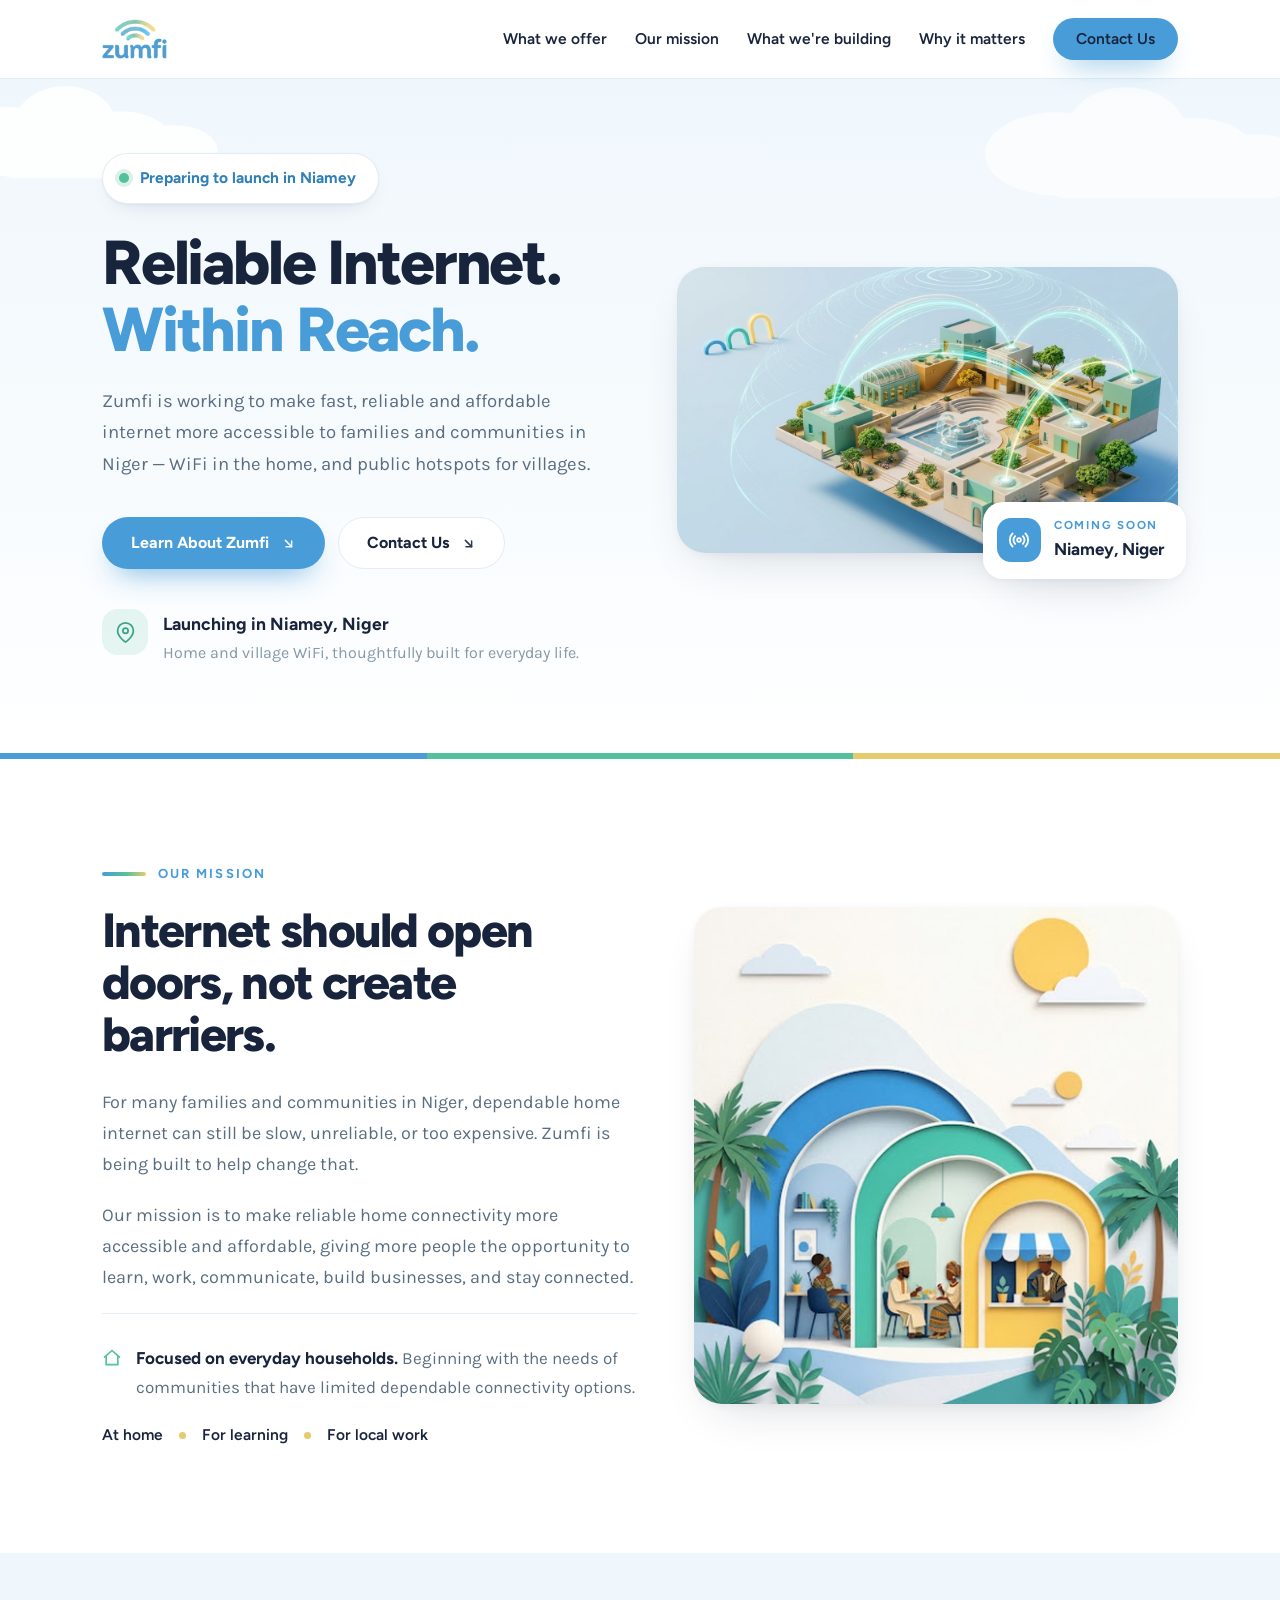
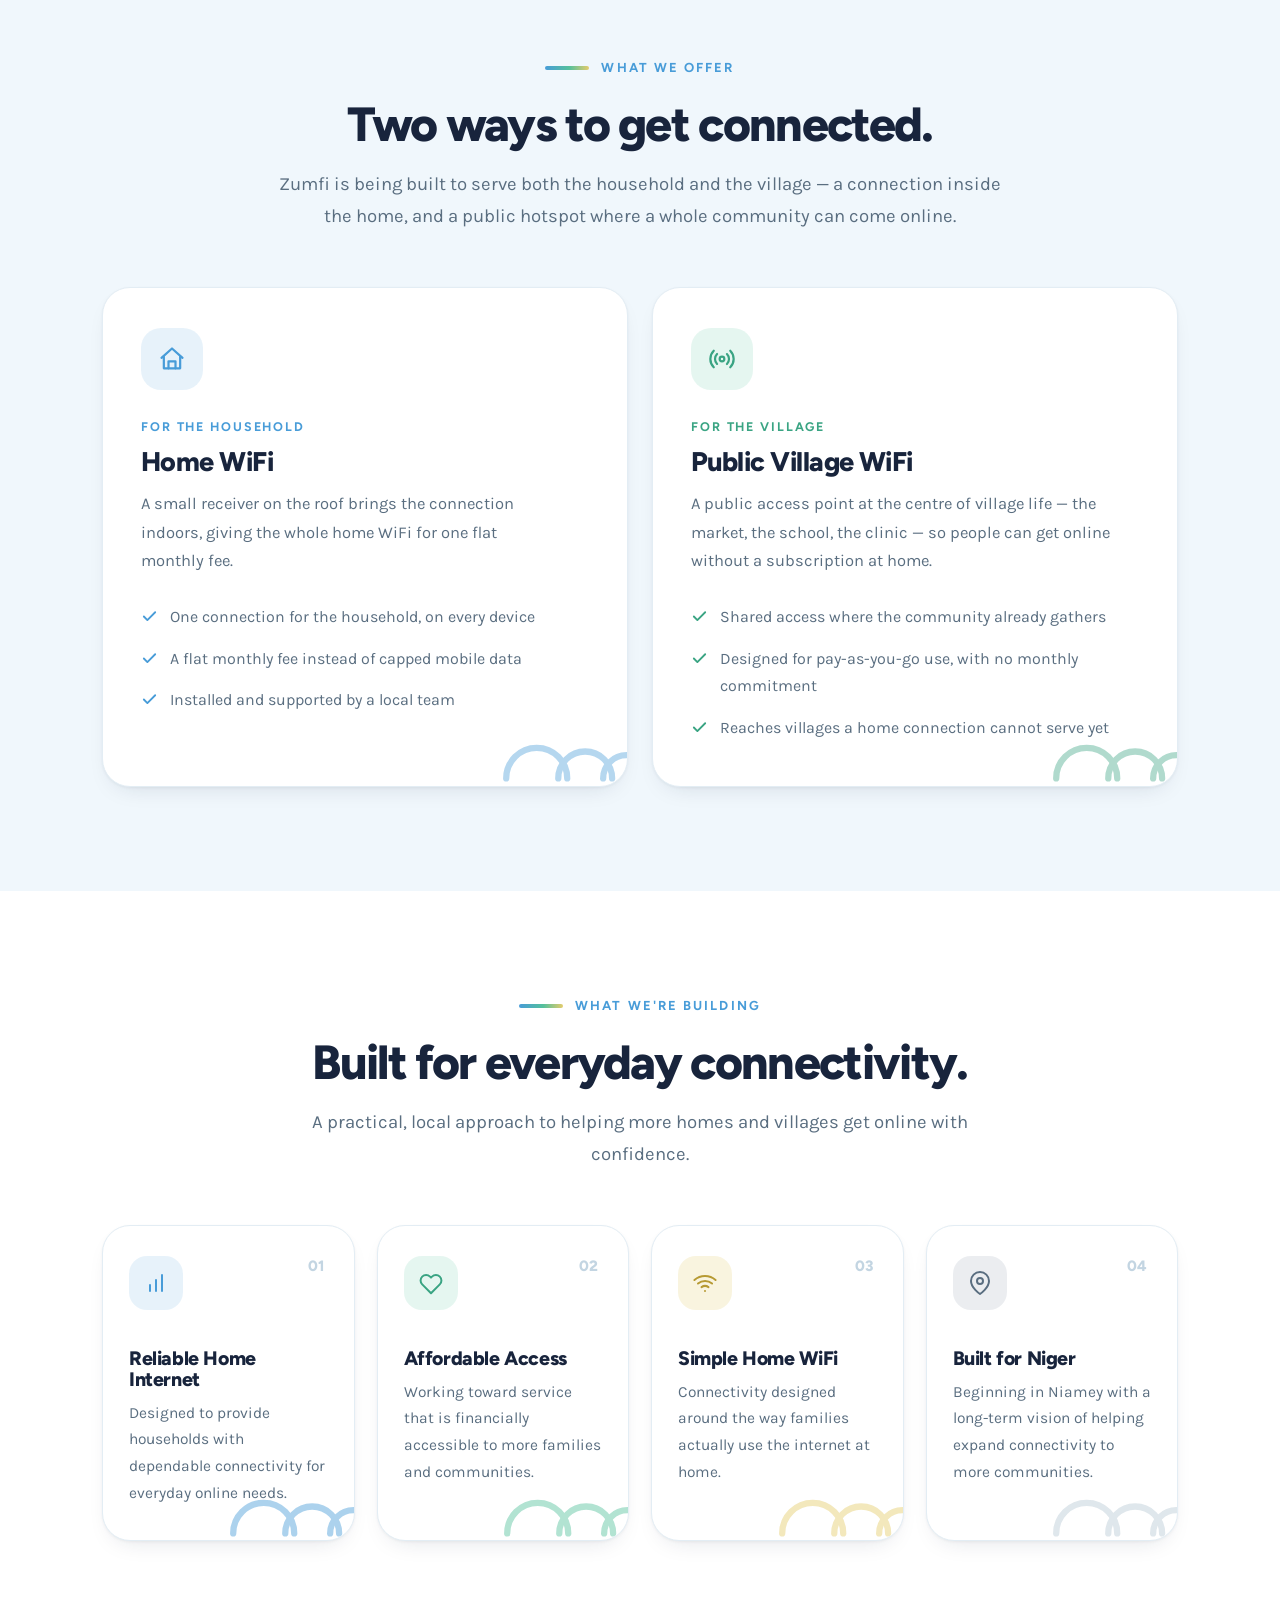
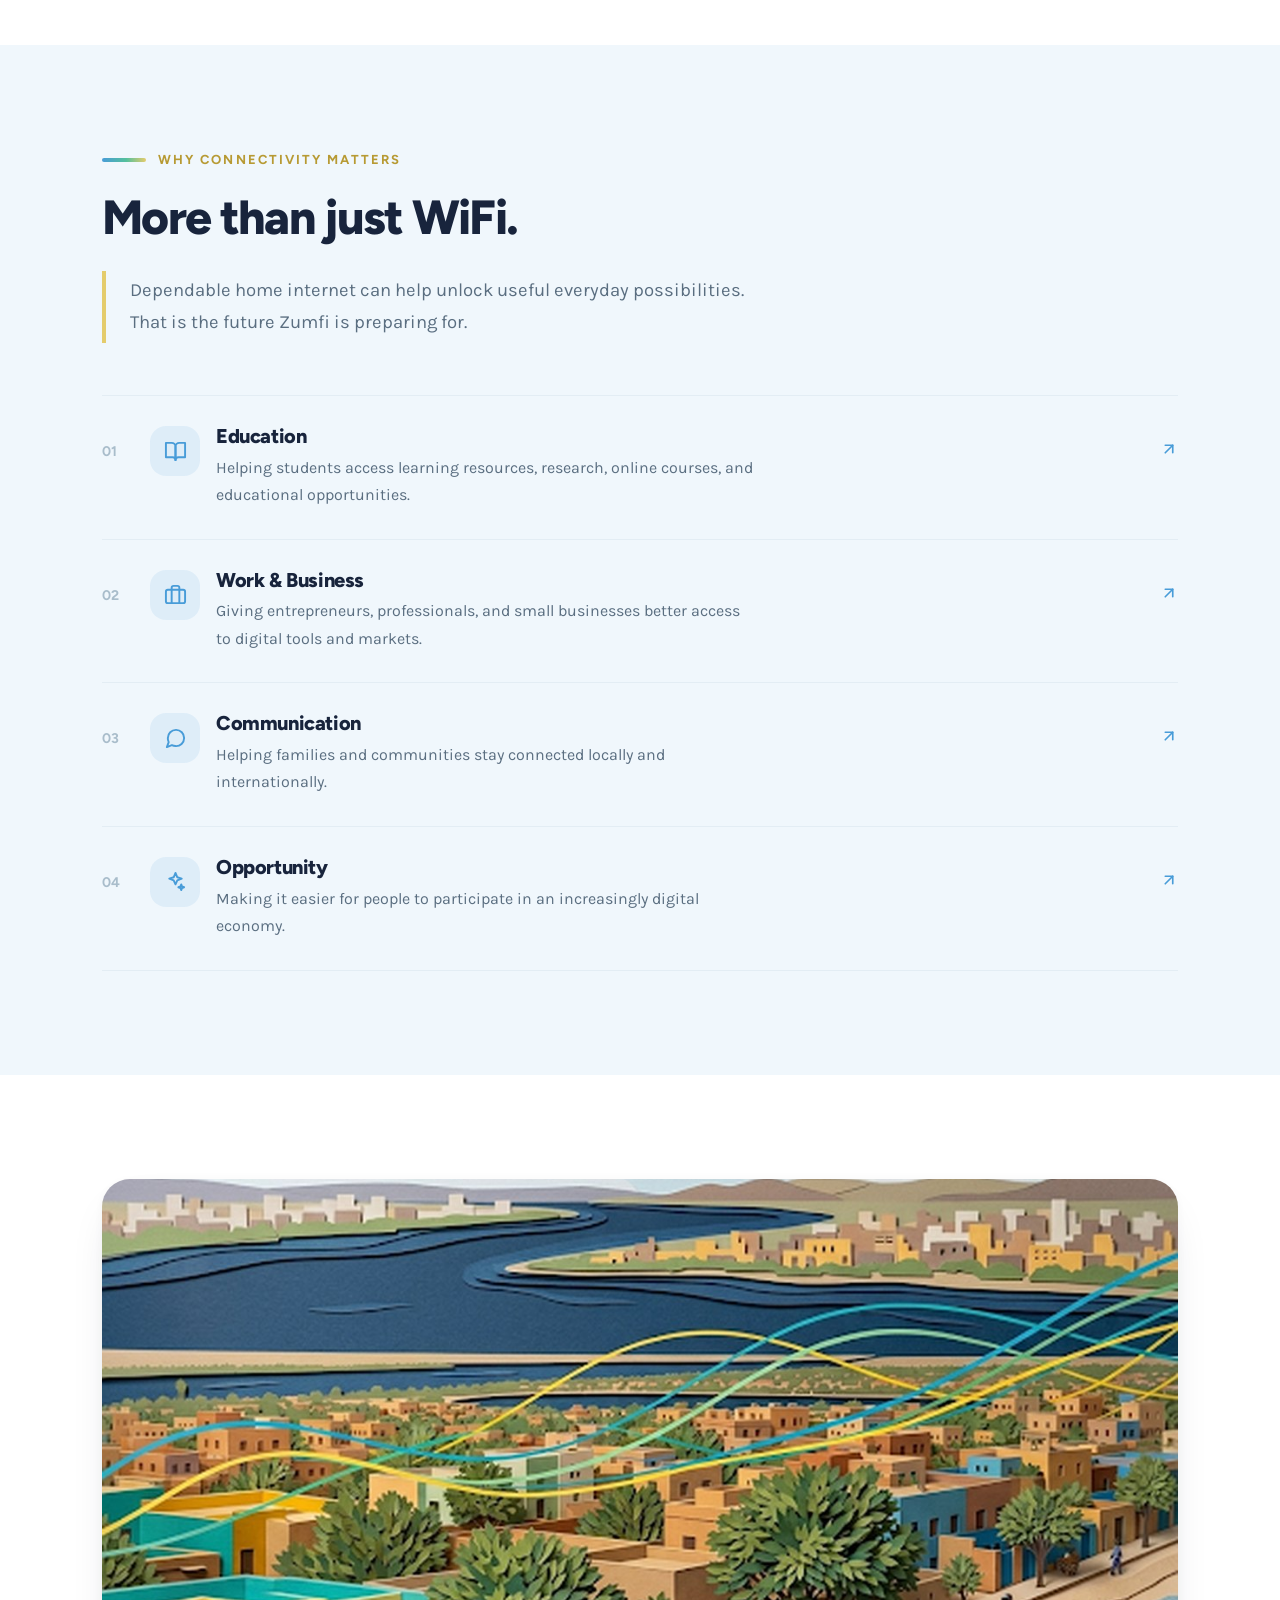
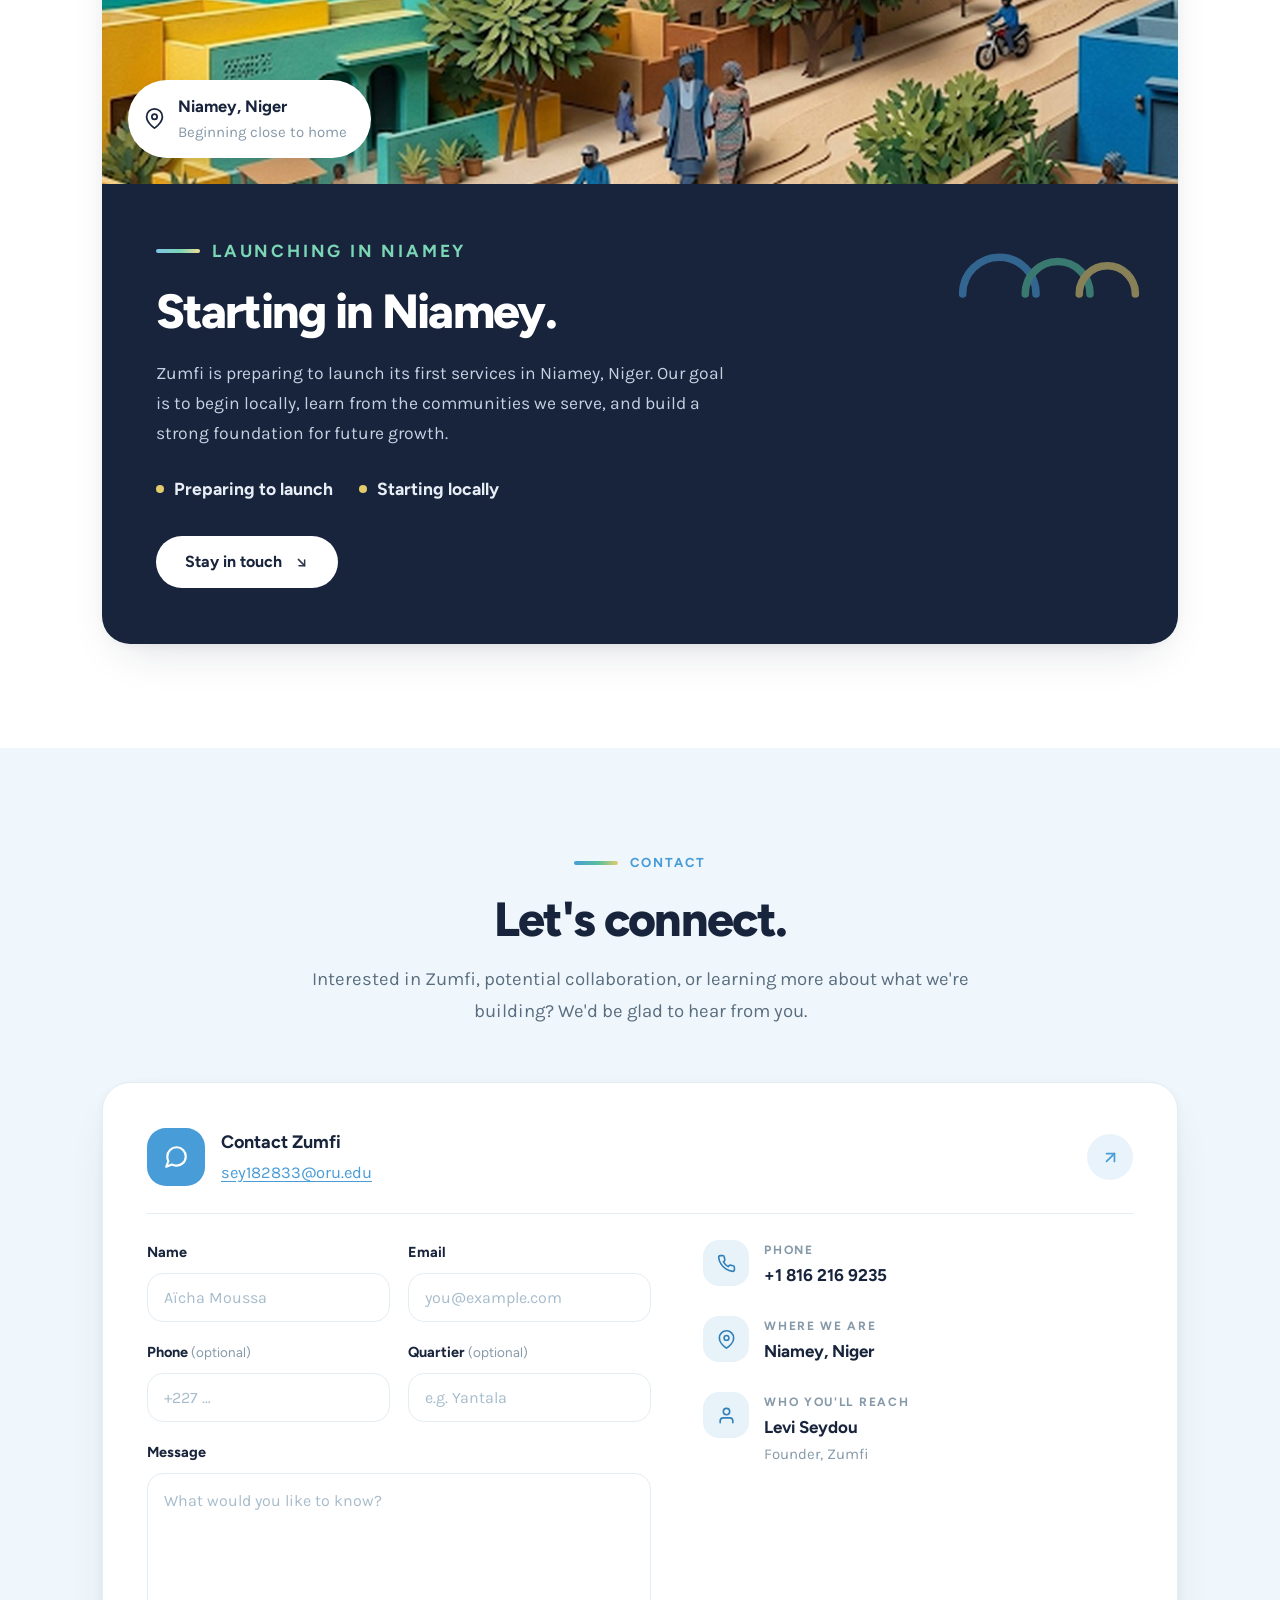
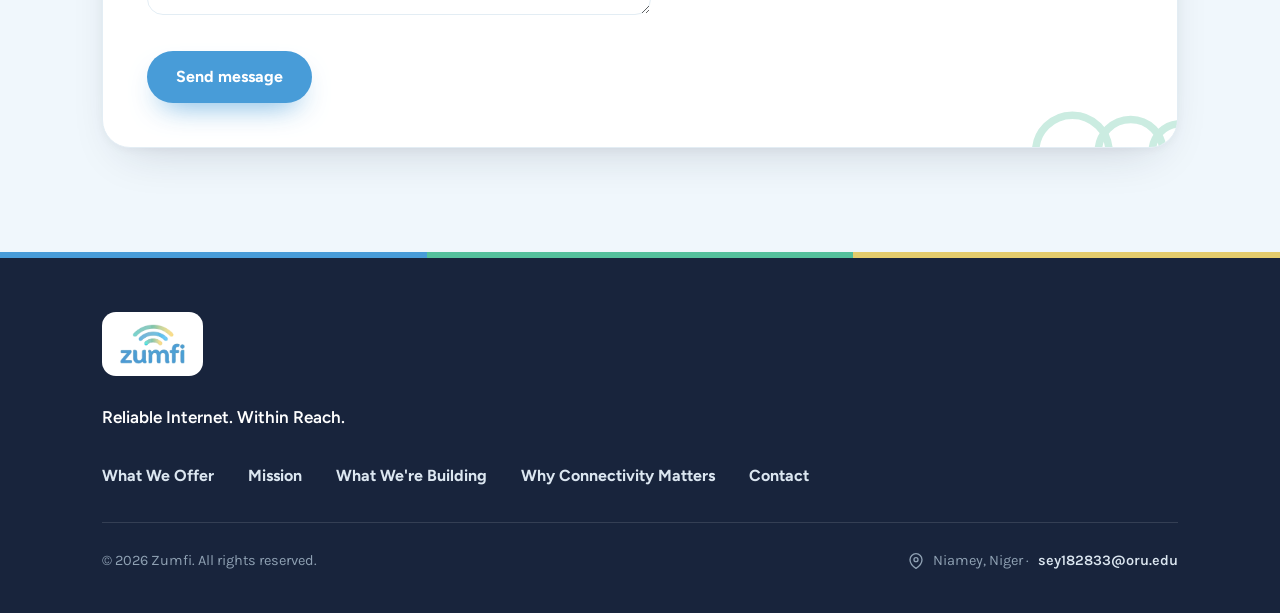
==== commit 394c9faf: "Use the supplied artwork for all three illustrations Replaces the hero and mission images with the n" ====
--- a/export/zumfi-site/index.html
+++ b/export/zumfi-site/index.html
@@ -115,7 +115,7 @@
 
   .art-wrap { position: relative; }
   .art { display: block; width: 100%; height: auto; max-width: 100%; border-radius: var(--r);
-         background: #f4f1ec; box-shadow: var(--shadow); }
+         box-shadow: var(--shadow); }
   .chip { position: absolute; right: -8px; bottom: -26px; display: flex; align-items: center; gap: 13px;
           background: #fff; border-radius: 20px; padding: 14px 22px 14px 14px; box-shadow: var(--shadow); }
   .chip .ic { width: 44px; height: 44px; border-radius: 14px; background: var(--blue); color: #fff; display: grid; place-items: center; flex: none; }
@@ -193,9 +193,11 @@
 
   /* ---------- launching panel ---------- */
   .panel { border-radius: var(--r); overflow: hidden; box-shadow: var(--shadow); position: relative; }
-  .panel > svg { display: block; width: 100%; height: auto; }
-  .panel .chip2 { position: absolute; left: 26px; top: 210px; display: flex; gap: 13px; align-items: center;
-                  background: rgba(255,255,255,.95); border-radius: 999px; padding: 12px 24px 12px 16px; box-shadow: var(--shadow-sm); }
+  .panel-media { position: relative; }
+  .panel-media img { display: block; width: 100%; height: auto; aspect-ratio: 16 / 9;
+                     object-fit: cover; object-position: center 48%; }
+  .panel .chip2 { position: absolute; left: 26px; bottom: 26px; display: flex; gap: 13px; align-items: center;
+                  background: #fff; border-radius: 999px; padding: 12px 24px 12px 16px; box-shadow: var(--shadow); }
   .panel .chip2 svg { color: var(--ink); flex: none; }
   .panel .chip2 strong { display: block; font-family: var(--fd); font-weight: 700; color: var(--ink); font-size: 16.5px; }
   .panel .chip2 span { font-size: 15px; color: var(--muted); }
@@ -291,7 +293,7 @@
     .row { grid-template-columns: 34px 1fr; gap: 6px 12px; padding: 24px 0; }
     .row .ic, .row .go { display: none; }
     .quote { padding-left: 18px; font-size: 17px; }
-    .panel .chip2 { left: 16px; top: 150px; padding: 10px 18px 10px 12px; }
+    .panel .chip2 { left: 16px; bottom: 16px; padding: 10px 18px 10px 12px; }
     .contact-card { padding: 26px 20px; }
     .card .ic { margin-bottom: 30px; }
     .row-2 { grid-template-columns: 1fr; gap: 0; }
@@ -378,8 +380,8 @@
           </div>
 
           <div class="art-wrap">
-            <img class="art" src="assets/hero-village.jpg" width="1000" height="812"
-                 alt="An aerial view of a neighbourhood of flat-roofed homes and trees, with glowing arcs of connection linking the rooftops">
+            <img class="art" src="assets/hero-village.jpg" width="1240" height="706"
+                 alt="A village of flat-roofed homes around a central square, with glowing arcs of connection linking receivers on the rooftops">
 
             <div class="chip">
               <span class="ic" aria-hidden="true">
@@ -418,7 +420,7 @@
         </div>
 
         <div>
-          <img class="art" src="assets/mission-arches.jpg" width="1000" height="783"
+          <img class="art" src="assets/mission-arches.jpg" width="1000" height="1025"
                alt="Three arches opening onto everyday life: a home desk, a family at a table, and a small shop">
         </div>
       </div>
@@ -584,149 +586,14 @@
   <section class="section" id="niamey">
     <div class="wrap">
       <div class="panel">
-        <svg viewBox="0 0 1040 460" role="img" aria-label="An aerial view of Niamey at golden hour, with ribbons of connection flowing over the rooftops">
-          <defs>
-            <linearGradient id="dusk" x1="0" y1="0" x2="0" y2="1">
-              <stop offset="0%" stop-color="#bcd9ee"/><stop offset="46%" stop-color="#ecdcb8"/><stop offset="100%" stop-color="#e8cfa0"/>
-            </linearGradient>
-            <linearGradient id="earth" x1="0" y1="0" x2="0" y2="1">
-              <stop offset="0%" stop-color="#e3c391"/><stop offset="100%" stop-color="#cfa469"/>
-            </linearGradient>
-          </defs>
-
-          <rect width="1040" height="460" fill="url(#dusk)"/>
-          <circle cx="852" cy="118" r="34" fill="#f6e2ae" opacity=".9"/>
-          <g fill="#fff" opacity=".85">
-            <g transform="translate(120 44) scale(.5)"><use href="#cloud"/></g>
-            <g transform="translate(560 30) scale(.66)"><use href="#cloud"/></g>
-            <g transform="translate(820 58) scale(.4)"><use href="#cloud"/></g>
-          </g>
-
-          <!-- river + far bank -->
-          <path d="M0 196 C 220 182 420 206 620 194 C 790 184 920 190 1040 184 L1040 214 L0 214 Z" fill="#a9cbd8" opacity=".85"/>
-          <path d="M0 214 L1040 214 L1040 240 L0 244 Z" fill="#d8c69c"/>
-
-          <!-- ground -->
-          <path d="M0 238 L1040 232 L1040 460 L0 460 Z" fill="url(#earth)"/>
-
-          <!-- distant town, hazed back -->
-          <g fill="#cfae7e" opacity=".55">
-            <rect x="40"  y="204" width="52" height="36" rx="4"/><rect x="108" y="212" width="40" height="28" rx="4"/>
-            <rect x="196" y="202" width="58" height="38" rx="4"/><rect x="286" y="212" width="44" height="28" rx="4"/>
-            <rect x="380" y="204" width="50" height="36" rx="4"/><rect x="470" y="212" width="42" height="28" rx="4"/>
-            <rect x="560" y="202" width="56" height="38" rx="4"/><rect x="660" y="212" width="46" height="28" rx="4"/>
-            <rect x="760" y="204" width="52" height="36" rx="4"/><rect x="856" y="212" width="44" height="28" rx="4"/>
-            <rect x="940" y="202" width="58" height="38" rx="4"/>
-          </g>
-
-          <!-- mid rooftops -->
-          <g>
-            <rect x="24" y="254" width="150" height="86" rx="7" fill="#e0bd8c"/>
-            <rect x="24" y="254" width="150" height="11" rx="5" fill="#f0d6ab"/>
-            <rect x="24" y="334" width="150" height="6" fill="#00000010"/>
-            <rect x="48" y="284" width="26" height="24" rx="5" fill="#00000018"/>
-            <rect x="86" y="284" width="26" height="24" rx="5" fill="#00000018"/>
-            <rect x="124" y="284" width="26" height="24" rx="5" fill="#00000018"/>
-            <rect x="84" y="302" width="30" height="38" rx="5" fill="#6fb0c6"/>
-            <rect x="128" y="234" width="30" height="22" rx="6" fill="#f0d6ab"/>
-            <rect x="134" y="226" width="18" height="10" rx="5" fill="#e9cda0"/>
-            <rect x="196" y="268" width="120" height="72" rx="7" fill="#d8b07d"/>
-            <rect x="196" y="268" width="120" height="11" rx="5" fill="#e9cda0"/>
-            <rect x="196" y="334" width="120" height="6" fill="#00000010"/>
-            <rect x="223" y="298" width="26" height="24" rx="5" fill="#00000018"/>
-            <rect x="263" y="298" width="26" height="24" rx="5" fill="#00000018"/>
-            <rect x="336" y="250" width="164" height="90" rx="7" fill="#e4c495"/>
-            <rect x="336" y="250" width="164" height="11" rx="5" fill="#f4ddb4"/>
-            <rect x="336" y="334" width="164" height="6" fill="#00000010"/>
-            <rect x="356" y="280" width="26" height="24" rx="5" fill="#00000018"/>
-            <rect x="389" y="280" width="26" height="24" rx="5" fill="#00000018"/>
-            <rect x="421" y="280" width="26" height="24" rx="5" fill="#00000018"/>
-            <rect x="454" y="280" width="26" height="24" rx="5" fill="#00000018"/>
-            <rect x="403" y="302" width="30" height="38" rx="5" fill="#79b9a4"/>
-            <rect x="520" y="270" width="128" height="70" rx="7" fill="#d4aa74"/>
-            <rect x="520" y="270" width="128" height="11" rx="5" fill="#e6c89a"/>
-            <rect x="520" y="334" width="128" height="6" fill="#00000010"/>
-            <rect x="539" y="300" width="26" height="24" rx="5" fill="#00000018"/>
-            <rect x="571" y="300" width="26" height="24" rx="5" fill="#00000018"/>
-            <rect x="603" y="300" width="26" height="24" rx="5" fill="#00000018"/>
-            <rect x="602" y="250" width="30" height="22" rx="6" fill="#e6c89a"/>
-            <rect x="608" y="242" width="18" height="10" rx="5" fill="#e9cda0"/>
-            <rect x="668" y="252" width="150" height="88" rx="7" fill="#e0bd8c"/>
-            <rect x="668" y="252" width="150" height="11" rx="5" fill="#f0d6ab"/>
-            <rect x="668" y="334" width="150" height="6" fill="#00000010"/>
-            <rect x="692" y="282" width="26" height="24" rx="5" fill="#00000018"/>
-            <rect x="730" y="282" width="26" height="24" rx="5" fill="#00000018"/>
-            <rect x="768" y="282" width="26" height="24" rx="5" fill="#00000018"/>
-            <rect x="728" y="302" width="30" height="38" rx="5" fill="#6fb0c6"/>
-            <rect x="838" y="266" width="140" height="74" rx="7" fill="#d8b07d"/>
-            <rect x="838" y="266" width="140" height="11" rx="5" fill="#e9cda0"/>
-            <rect x="838" y="334" width="140" height="6" fill="#00000010"/>
-            <rect x="860" y="296" width="26" height="24" rx="5" fill="#00000018"/>
-            <rect x="895" y="296" width="26" height="24" rx="5" fill="#00000018"/>
-            <rect x="930" y="296" width="26" height="24" rx="5" fill="#00000018"/>
-          </g>
-
-          <!-- trees between the rows -->
-          <g>
-            <rect x="238" y="330" width="7" height="24" rx="3.5" fill="#8f6f43"/><circle cx="241" cy="316" r="25" fill="#5e9463"/>
-            <rect x="506" y="336" width="6" height="22" rx="3" fill="#8f6f43"/><circle cx="509" cy="322" r="21" fill="#6fa06f"/>
-            <rect x="824" y="330" width="7" height="24" rx="3.5" fill="#8f6f43"/><circle cx="827" cy="316" r="24" fill="#5e9463"/>
-            <rect x="140" y="348" width="6" height="20" rx="3" fill="#8f6f43"/><circle cx="143" cy="336" r="18" fill="#6fa06f"/>
-            <rect x="962" y="342" width="6" height="22" rx="3" fill="#8f6f43"/><circle cx="965" cy="328" r="20" fill="#5e9463"/>
-          </g>
-
-          <!-- foreground rooftops -->
-          <g>
-            <rect x="-10" y="372" width="214" height="92" rx="7" fill="#edd0a0"/>
-            <rect x="-10" y="372" width="214" height="11" rx="5" fill="#fbead0"/>
-            <rect x="-10" y="458" width="214" height="6" fill="#00000010"/>
-            <rect x="30" y="402" width="26" height="24" rx="5" fill="#00000018"/>
-            <rect x="84" y="402" width="26" height="24" rx="5" fill="#00000018"/>
-            <rect x="138" y="402" width="26" height="24" rx="5" fill="#00000018"/>
-            <rect x="82" y="426" width="30" height="38" rx="5" fill="#5ea6bf"/>
-            <rect x="158" y="352" width="30" height="22" rx="6" fill="#fbead0"/>
-            <rect x="164" y="344" width="18" height="10" rx="5" fill="#e9cda0"/>
-            <rect x="232" y="388" width="190" height="76" rx="7" fill="#e2c091"/>
-            <rect x="232" y="388" width="190" height="11" rx="5" fill="#f3dcb6"/>
-            <rect x="232" y="458" width="190" height="6" fill="#00000010"/>
-            <rect x="266" y="418" width="26" height="24" rx="5" fill="#00000018"/>
-            <rect x="314" y="418" width="26" height="24" rx="5" fill="#00000018"/>
-            <rect x="362" y="418" width="26" height="24" rx="5" fill="#00000018"/>
-            <rect x="452" y="374" width="206" height="90" rx="7" fill="#edd0a0"/>
-            <rect x="452" y="374" width="206" height="11" rx="5" fill="#fbead0"/>
-            <rect x="452" y="458" width="206" height="6" fill="#00000010"/>
-            <rect x="490" y="404" width="26" height="24" rx="5" fill="#00000018"/>
-            <rect x="542" y="404" width="26" height="24" rx="5" fill="#00000018"/>
-            <rect x="594" y="404" width="26" height="24" rx="5" fill="#00000018"/>
-            <rect x="540" y="426" width="30" height="38" rx="5" fill="#6cb49e"/>
-            <rect x="690" y="390" width="178" height="74" rx="7" fill="#e2c091"/>
-            <rect x="690" y="390" width="178" height="11" rx="5" fill="#f3dcb6"/>
-            <rect x="690" y="458" width="178" height="6" fill="#00000010"/>
-            <rect x="736" y="420" width="26" height="24" rx="5" fill="#00000018"/>
-            <rect x="796" y="420" width="26" height="24" rx="5" fill="#00000018"/>
-            <rect x="822" y="370" width="30" height="22" rx="6" fill="#f3dcb6"/>
-            <rect x="828" y="362" width="18" height="10" rx="5" fill="#e9cda0"/>
-            <rect x="898" y="376" width="170" height="88" rx="7" fill="#edd0a0"/>
-            <rect x="898" y="376" width="170" height="11" rx="5" fill="#fbead0"/>
-            <rect x="898" y="458" width="170" height="6" fill="#00000010"/>
-            <rect x="942" y="406" width="26" height="24" rx="5" fill="#00000018"/>
-            <rect x="998" y="406" width="26" height="24" rx="5" fill="#00000018"/>
-            <rect x="968" y="426" width="30" height="38" rx="5" fill="#5ea6bf"/>
-          </g>
-
-          <!-- ribbons of connection -->
-          <g fill="none" stroke-linecap="round" stroke-width="7">
-            <path d="M-20 258 C 180 192 320 314 520 246 C 700 186 850 290 1060 222" stroke="#489cd8" opacity=".95"/>
-            <path d="M-20 296 C 200 234 330 350 540 284 C 730 228 870 322 1060 260" stroke="#54c09c" opacity=".9"/>
-            <path d="M-20 334 C 190 282 350 382 560 322 C 750 268 880 358 1060 302" stroke="#e4cc6c" opacity=".95"/>
-          </g>
-        </svg>
-
-        <div class="chip2">
-          <svg width="21" height="21" viewBox="0 0 24 24" fill="none" stroke="currentColor" stroke-width="2" stroke-linecap="round" stroke-linejoin="round" aria-hidden="true"><path d="M21 10c0 7-9 13-9 13s-9-6-9-13a9 9 0 0 1 18 0z"/><circle cx="12" cy="10" r="3"/></svg>
-          <span><strong>Niamey, Niger</strong><span>Beginning close to home</span></span>
-        </div>
-
+        <div class="panel-media">
+          <img src="assets/niamey-aerial.jpg" width="1240" height="1027"
+               alt="An aerial view of Niamey along the river, with ribbons of connection flowing over the rooftops">
+          <div class="chip2">
+            <svg width="21" height="21" viewBox="0 0 24 24" fill="none" stroke="currentColor" stroke-width="2" stroke-linecap="round" stroke-linejoin="round" aria-hidden="true"><path d="M21 10c0 7-9 13-9 13s-9-6-9-13a9 9 0 0 1 18 0z"/><circle cx="12" cy="10" r="3"/></svg>
+            <span><strong>Niamey, Niger</strong><span>Beginning close to home</span></span>
+          </div>
+        </div>
         <div class="panel-dark">
           <svg class="deco" viewBox="0 0 176 82" aria-hidden="true"><use href="#arctri"/></svg>
           <p class="eyebrow mint">Launching in Niamey</p>
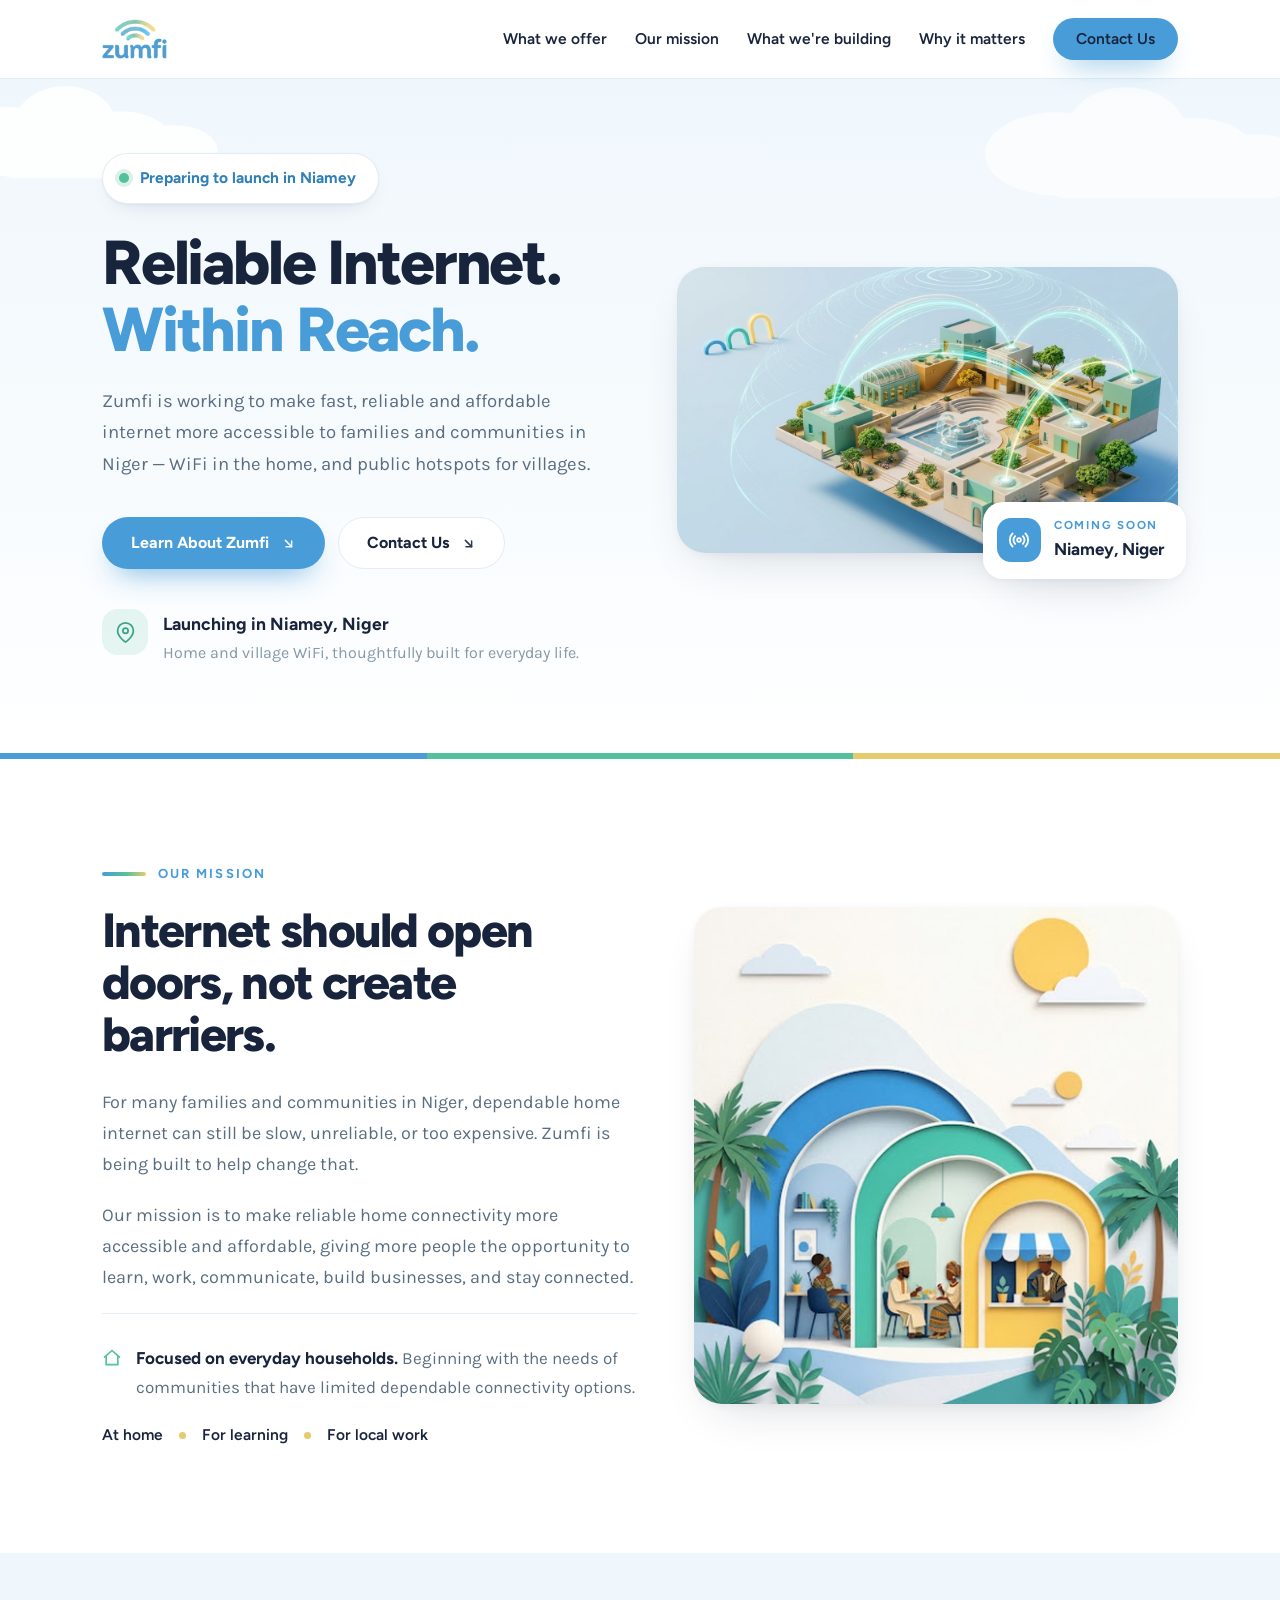
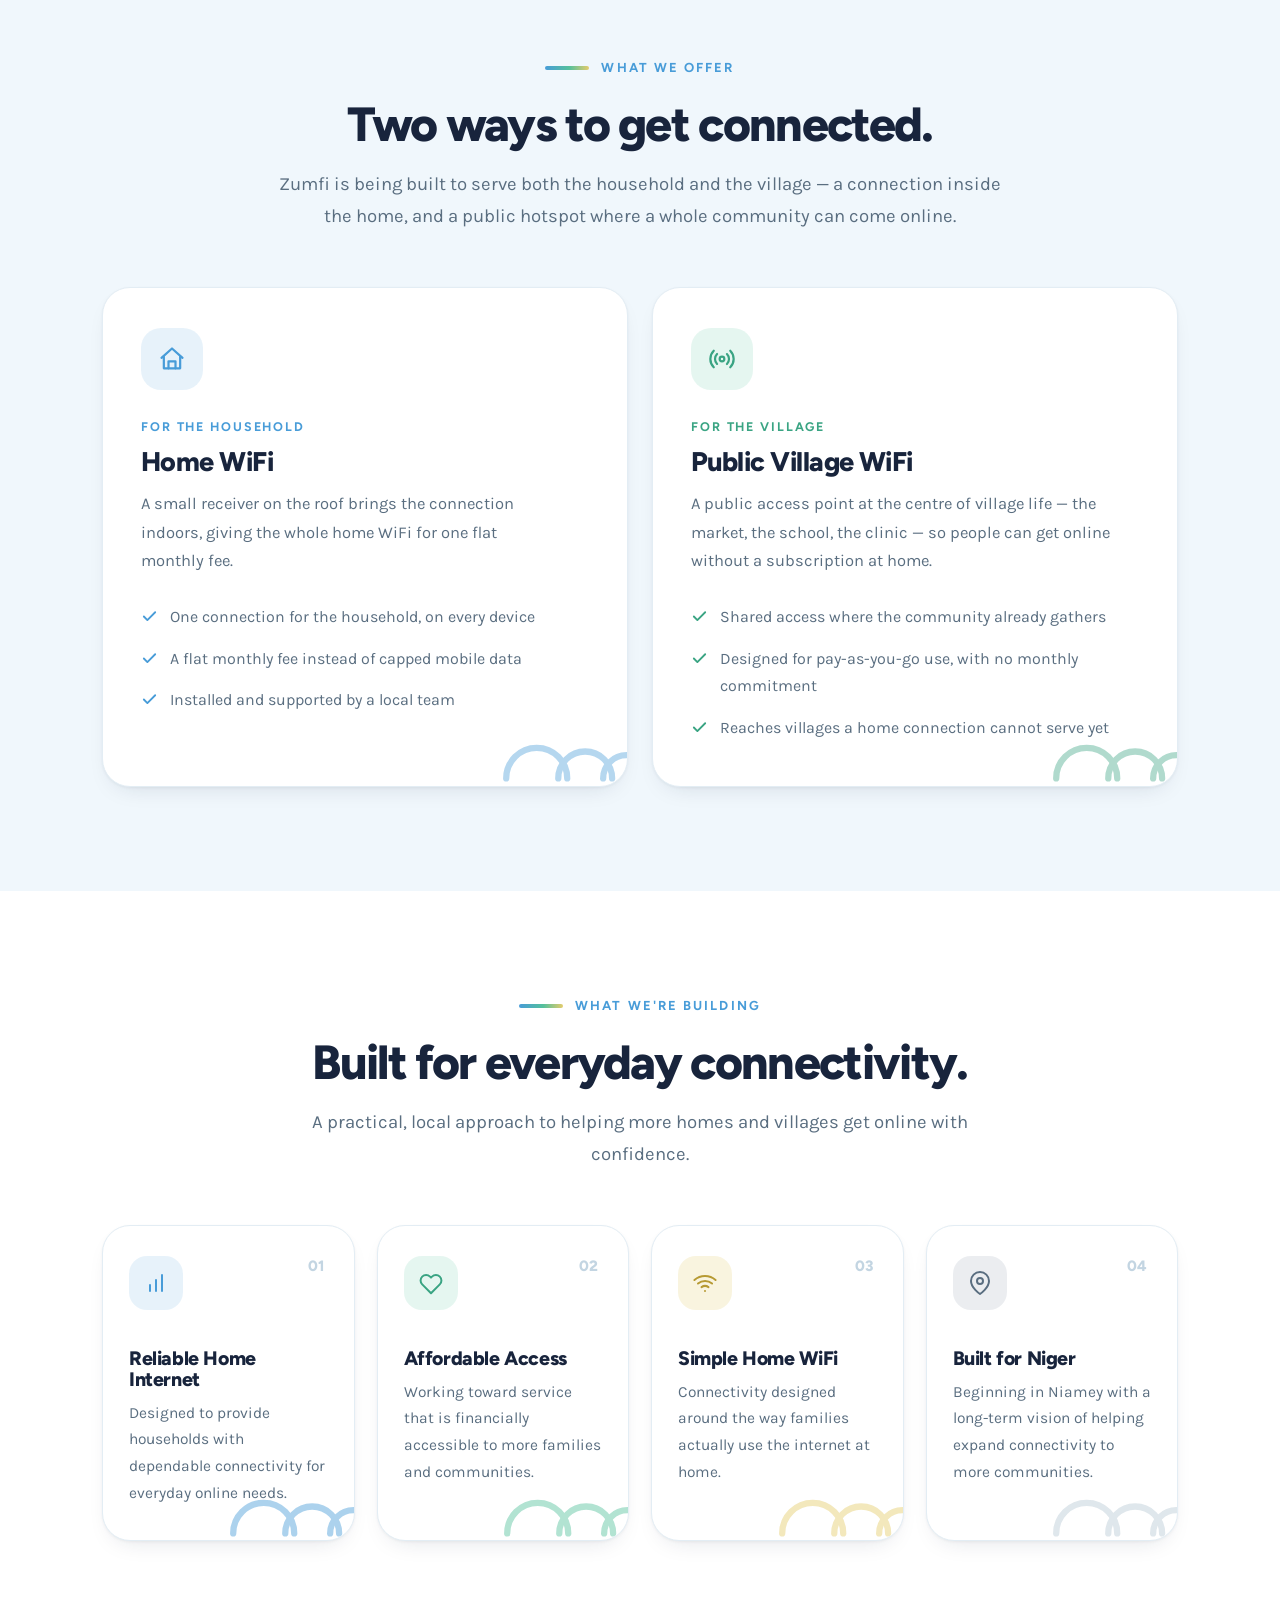
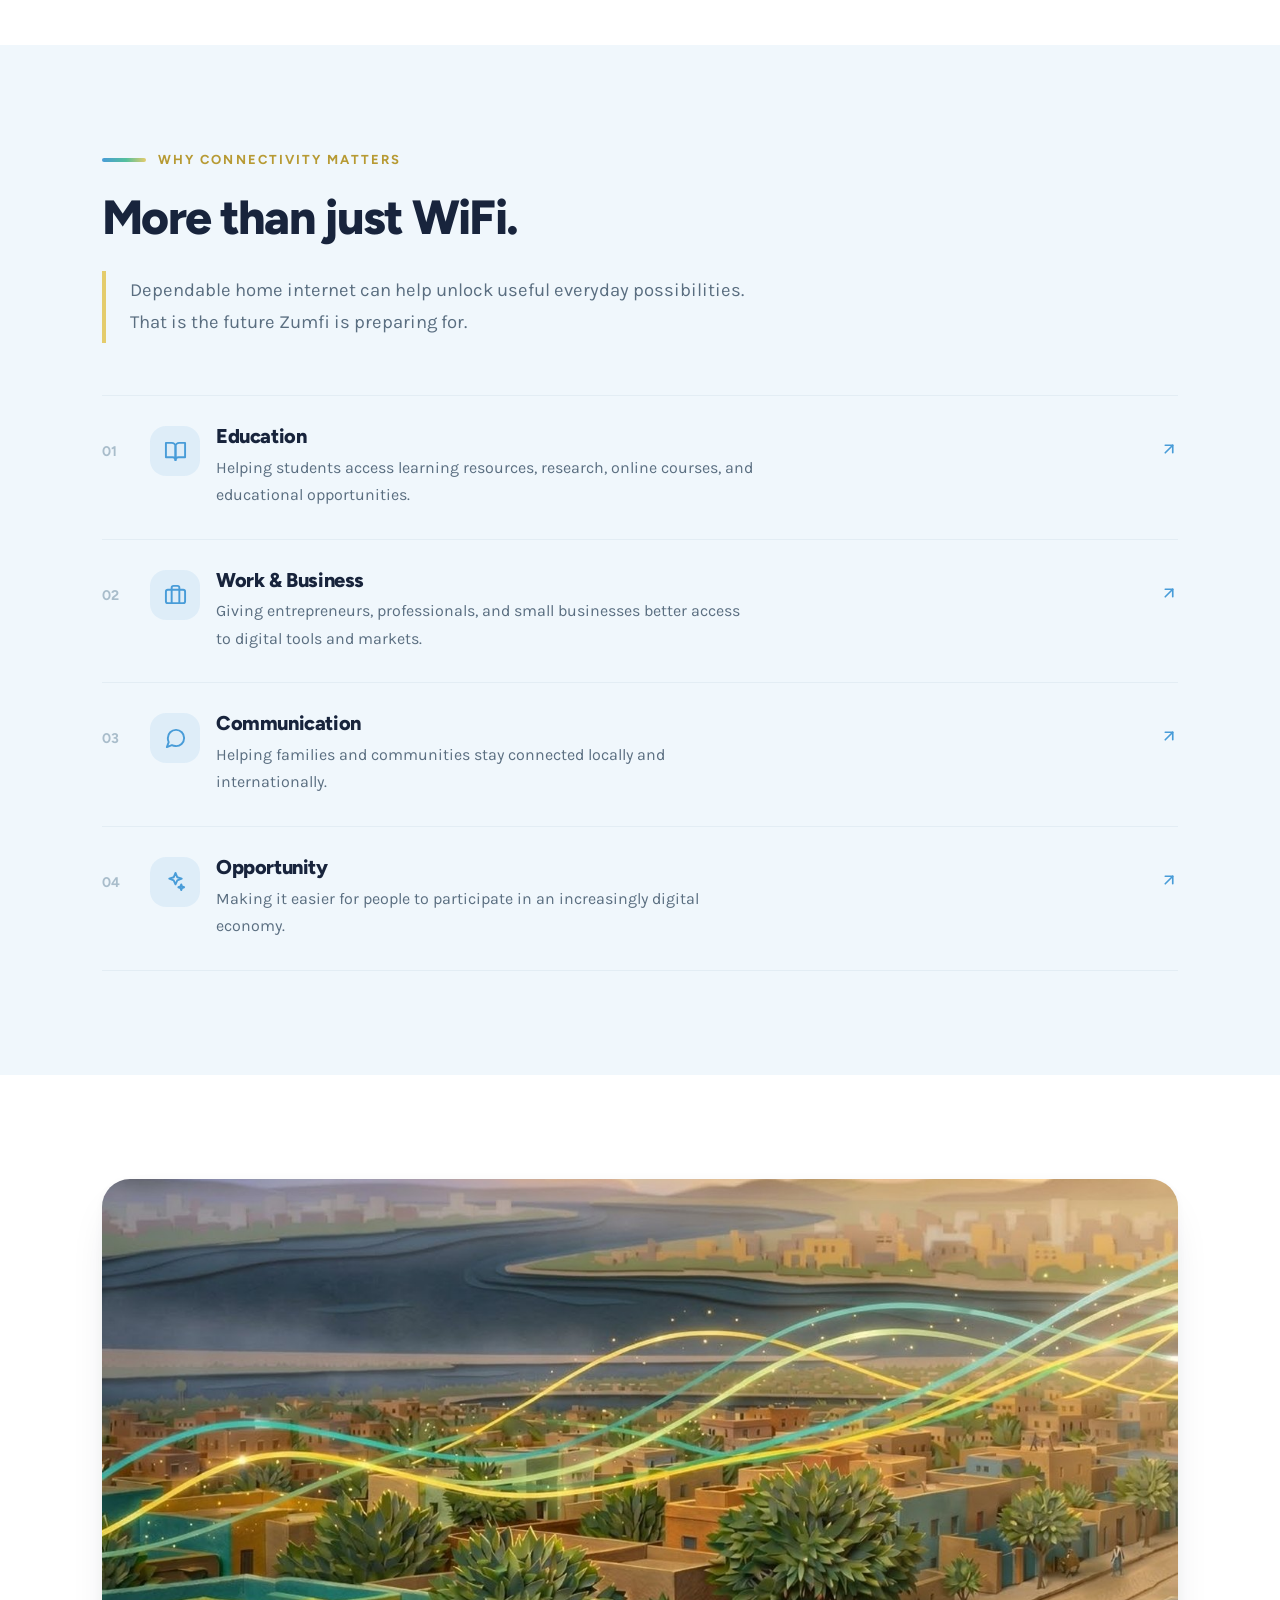
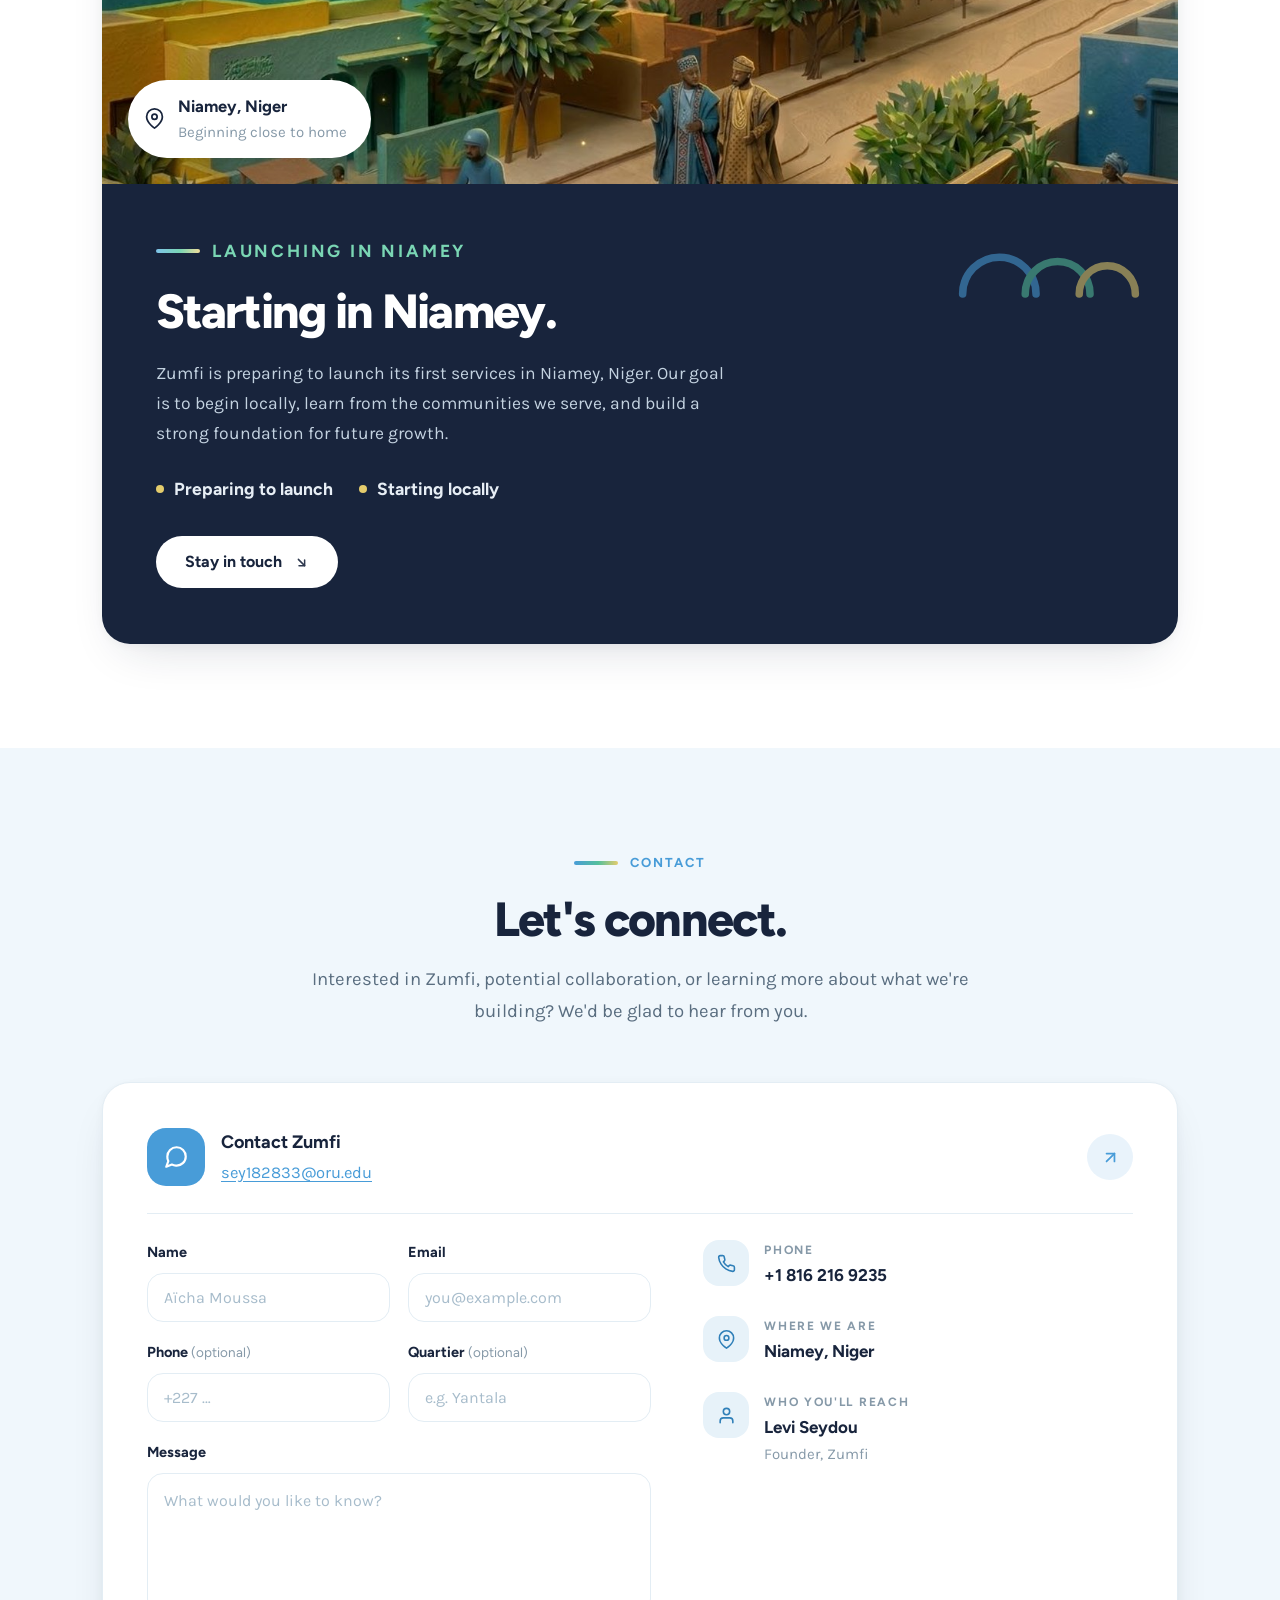
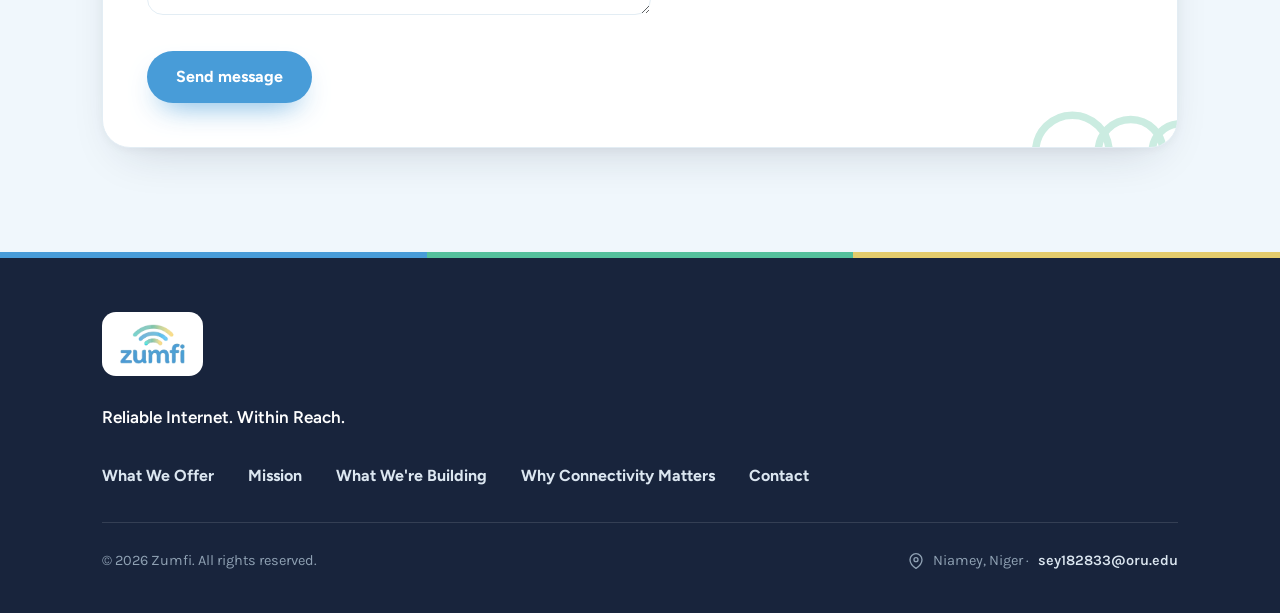
==== commit 6202fa1a: "Swap in the finished Niamey artwork Replaces the launch panel's aerial with the dusk version: richer" ====
--- a/export/zumfi-site/index.html
+++ b/export/zumfi-site/index.html
@@ -587,8 +587,8 @@
     <div class="wrap">
       <div class="panel">
         <div class="panel-media">
-          <img src="assets/niamey-aerial.jpg" width="1240" height="1027"
-               alt="An aerial view of Niamey along the river, with ribbons of connection flowing over the rooftops">
+          <img src="assets/niamey-aerial.jpg" width="1400" height="1160"
+               alt="Niamey at dusk along the river, with ribbons of connection flowing over the rooftops and people in the street below">
           <div class="chip2">
             <svg width="21" height="21" viewBox="0 0 24 24" fill="none" stroke="currentColor" stroke-width="2" stroke-linecap="round" stroke-linejoin="round" aria-hidden="true"><path d="M21 10c0 7-9 13-9 13s-9-6-9-13a9 9 0 0 1 18 0z"/><circle cx="12" cy="10" r="3"/></svg>
             <span><strong>Niamey, Niger</strong><span>Beginning close to home</span></span>
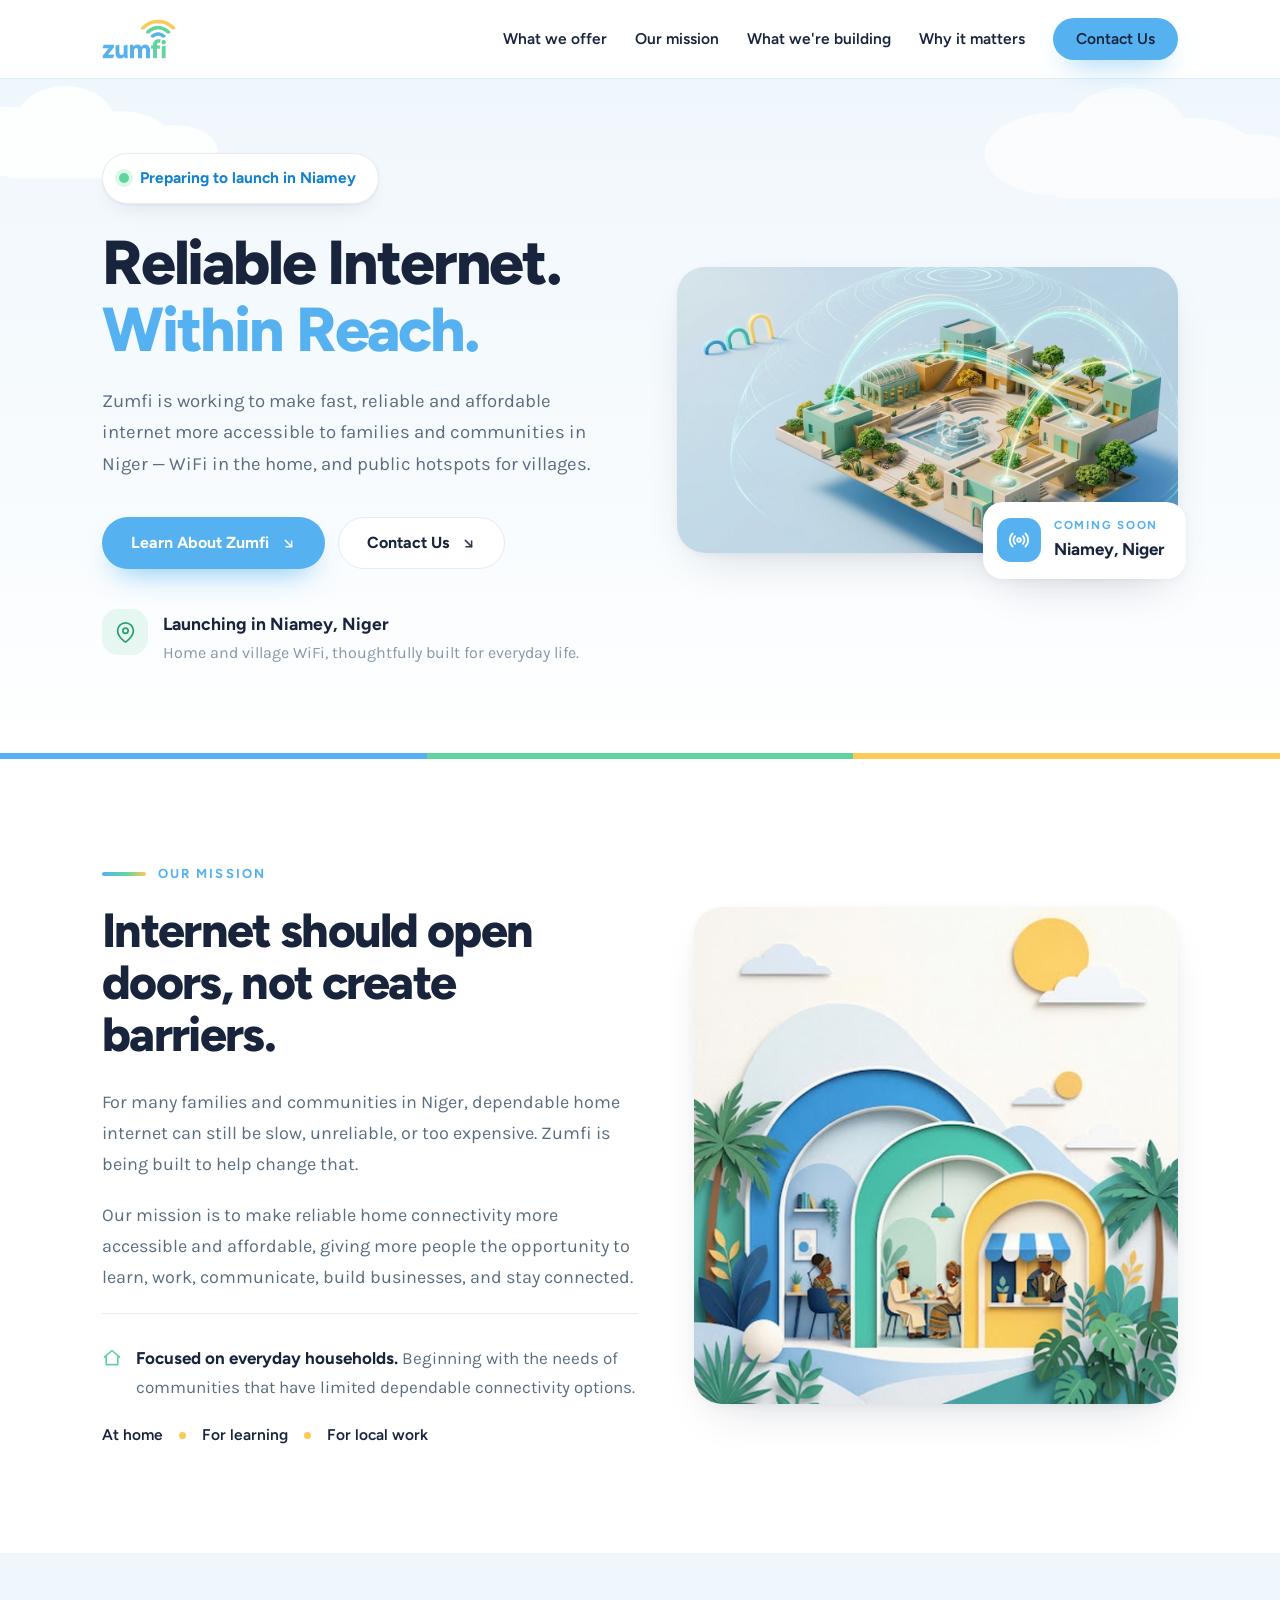
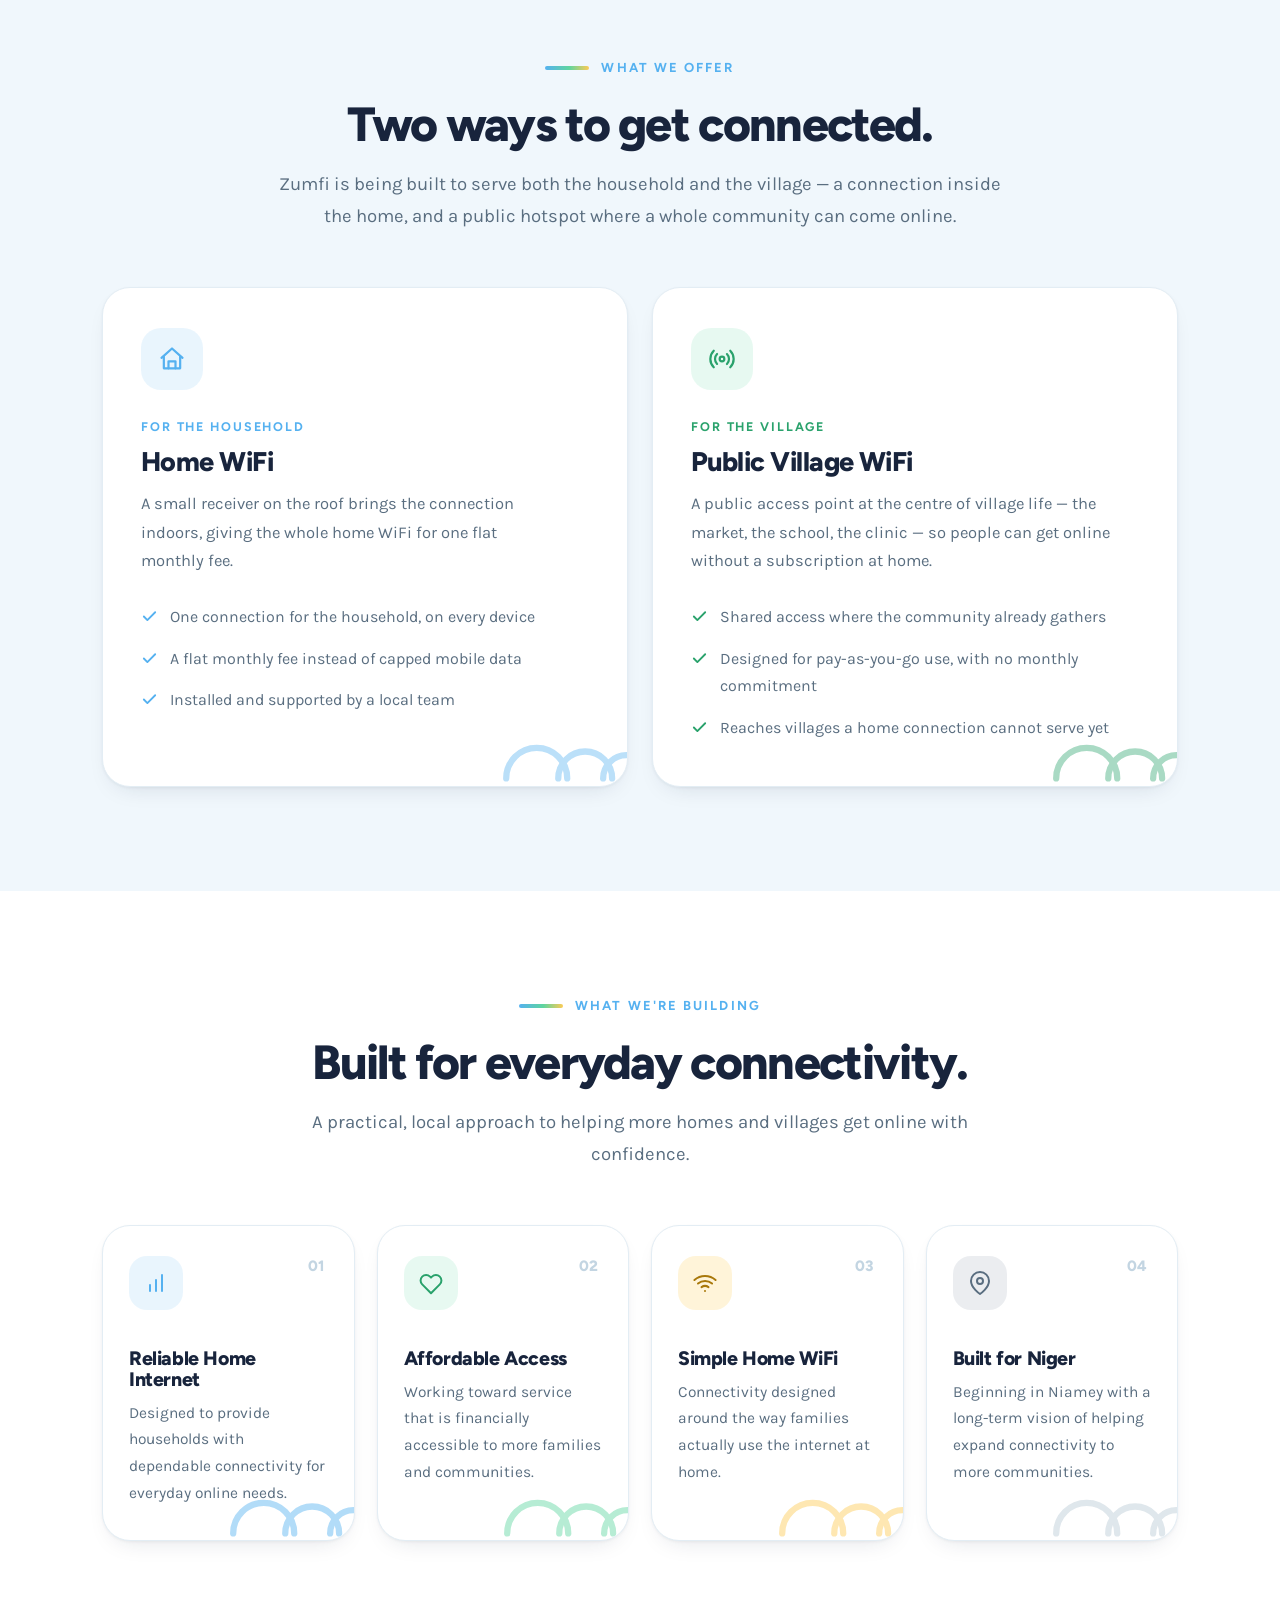
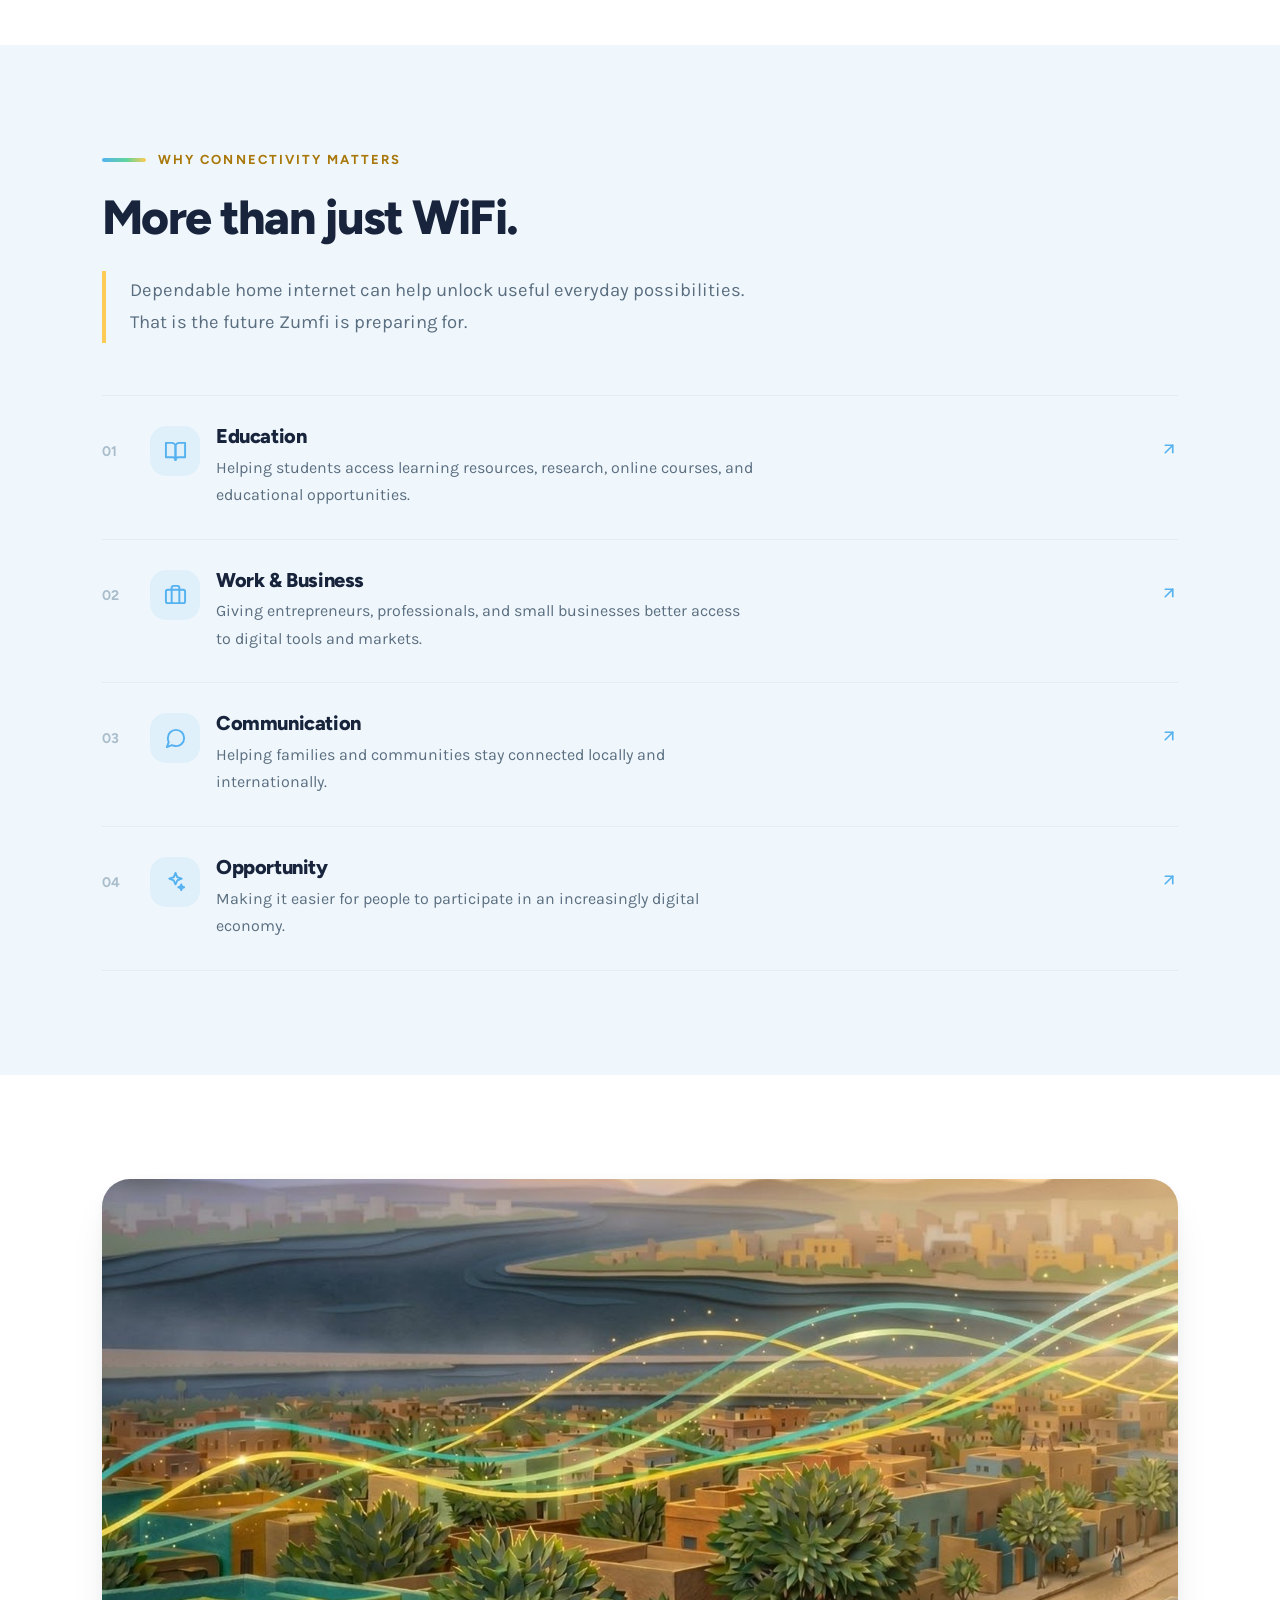
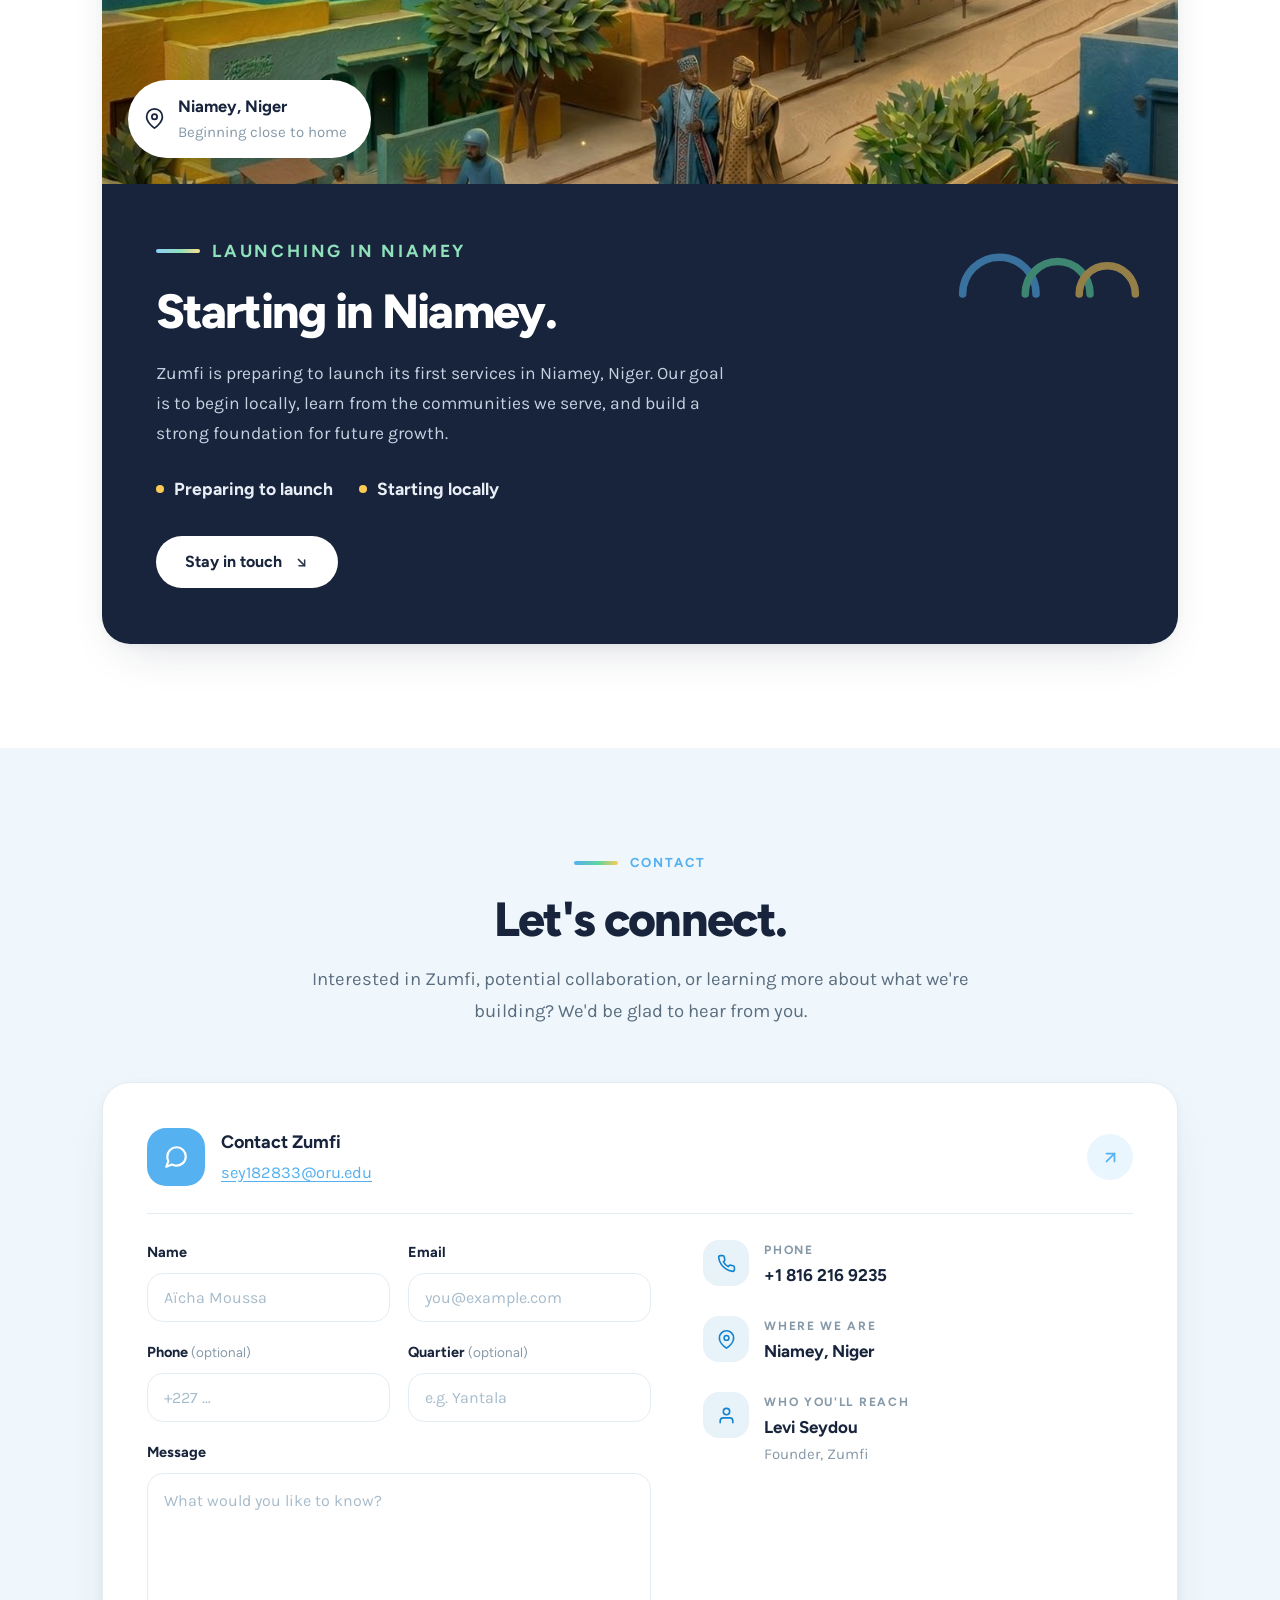
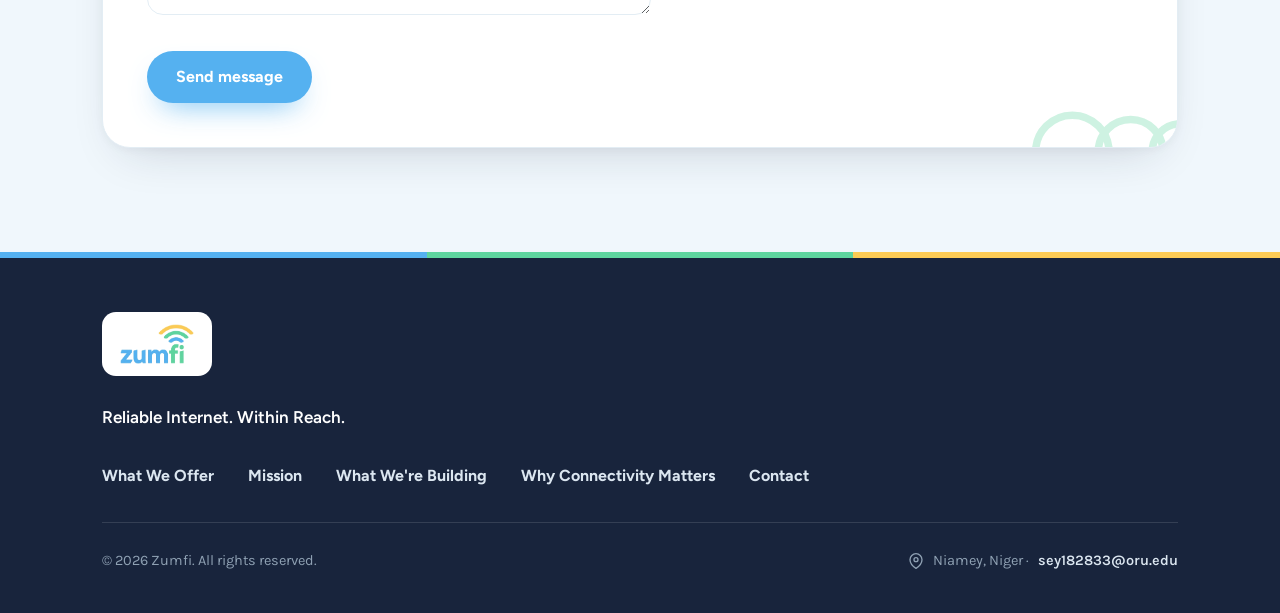
==== commit 07c48f44: "Use the refined logo and take the site palette from it - assets/zumfi-logo.png: the refined lockup, " ====
--- a/export/zumfi-site/index.html
+++ b/export/zumfi-site/index.html
@@ -16,10 +16,10 @@
 <link href="https://fonts.googleapis.com/css2?family=Figtree:wght@500;600;700;800&family=Karla:wght@400;500;600&display=swap" rel="stylesheet">
 <style>
   :root {
-    --blue:      #489cd8;
-    --blue-deep: #2f7fb8;
-    --green:     #54c09c;
-    --yellow:    #e4cc6c;
+    --blue:      #55b1f0;
+    --blue-deep: #1282ce;
+    --green:     #5ed59f;
+    --yellow:    #fccb55;
     --ink:       #18243c;
     --body:      #5a6e80;
     --muted:     #8699a8;
@@ -59,19 +59,19 @@
   .badge { display: inline-flex; align-items: center; gap: 11px; background: var(--white); border: 1px solid var(--line);
            border-radius: 999px; padding: 11px 22px 11px 16px; font-family: var(--fd); font-weight: 700; font-size: 15.5px;
            color: var(--blue-deep); box-shadow: var(--shadow-sm); }
-  .badge .dot { width: 10px; height: 10px; border-radius: 50%; background: var(--green); box-shadow: 0 0 0 4px rgba(84,192,156,.22); }
+  .badge .dot { width: 10px; height: 10px; border-radius: 50%; background: var(--green); box-shadow: 0 0 0 4px rgba(94,213,159,.22); }
 
   .btn { display: inline-flex; align-items: center; justify-content: center; gap: 12px; font-family: var(--fd);
          font-weight: 700; font-size: 16px; line-height: 1; padding: 17px 28px; border-radius: 999px;
          border: 1.5px solid transparent; text-decoration: none; cursor: pointer;
          transition: background-color .2s, color .2s, border-color .2s, transform .2s; }
-  .btn-primary { background: var(--blue); color: #fff; box-shadow: 0 14px 30px -14px rgba(72,156,216,.9); }
+  .btn-primary { background: var(--blue); color: #fff; box-shadow: 0 14px 30px -14px rgba(85,177,240,.9); }
   .btn-primary:hover { background: var(--blue-deep); transform: translateY(-1px); }
   .btn-ghost { background: var(--white); color: var(--ink); border-color: var(--line); }
   .btn-ghost:hover { border-color: var(--blue); color: var(--blue-deep); }
   .btn-sm { padding: 12px 22px; font-size: 15px; }
   .btn svg { flex: none; opacity: .9; }
-  .btn:focus-visible, a:focus-visible, input:focus-visible, textarea:focus-visible { outline: 3px solid rgba(72,156,216,.5); outline-offset: 3px; }
+  .btn:focus-visible, a:focus-visible, input:focus-visible, textarea:focus-visible { outline: 3px solid rgba(85,177,240,.5); outline-offset: 3px; }
   .skip { position: absolute; left: -9999px; background: #fff; padding: 12px 18px; font-family: var(--fd); font-weight: 700; z-index: 100; }
   .skip:focus { left: 0; }
 
@@ -109,7 +109,7 @@
   .hero-cta { display: flex; flex-wrap: wrap; gap: 13px; margin-top: 36px; }
   .place { display: flex; gap: 15px; align-items: flex-start; margin-top: 40px; }
   .place .pin { flex: none; width: 46px; height: 46px; border-radius: 16px; display: grid; place-items: center;
-                background: rgba(84,192,156,.14); color: #3aa483; }
+                background: rgba(94,213,159,.14); color: #2aa26c; }
   .place strong { display: block; font-family: var(--fd); font-weight: 700; color: var(--ink); font-size: 17.5px; }
   .place span { font-size: 16px; color: var(--muted); }
 
@@ -136,10 +136,10 @@
   .offer-card li { display: flex; gap: 12px; align-items: flex-start; font-size: 16px; }
   .offer-card li svg { flex: none; margin-top: 5px; }
   .offer-card .arcs { position: absolute; right: -30px; bottom: 0; width: 158px; opacity: .4; }
-  .offer-home .ic { background: rgba(72,156,216,.13); color: var(--blue); }
+  .offer-home .ic { background: rgba(85,177,240,.13); color: var(--blue); }
   .offer-home .kind, .offer-home li svg, .offer-home .arcs { color: var(--blue); }
-  .offer-village .ic { background: rgba(84,192,156,.15); color: #3aa483; }
-  .offer-village .kind, .offer-village li svg, .offer-village .arcs { color: #3aa483; }
+  .offer-village .ic { background: rgba(94,213,159,.15); color: #2aa26c; }
+  .offer-village .kind, .offer-village li svg, .offer-village .arcs { color: #2aa26c; }
 
   /* ---------- sections ---------- */
   .section { padding: 104px 0; }
@@ -164,29 +164,29 @@
           border-radius: var(--r); padding: 30px 26px 34px; box-shadow: var(--shadow-sm); }
   .card .n { position: absolute; top: 28px; right: 30px; font-family: var(--fd); font-weight: 800; font-size: 15px; color: #c3d5e2; }
   .card .ic { width: 54px; height: 54px; border-radius: 18px; display: grid; place-items: center; margin-bottom: 38px; }
-  .card:nth-child(1) .ic { background: rgba(72,156,216,.13); color: var(--blue); }
-  .card:nth-child(2) .ic { background: rgba(84,192,156,.15); color: #3aa483; }
-  .card:nth-child(3) .ic { background: rgba(228,204,108,.22); color: #b79a33; }
+  .card:nth-child(1) .ic { background: rgba(85,177,240,.13); color: var(--blue); }
+  .card:nth-child(2) .ic { background: rgba(94,213,159,.15); color: #2aa26c; }
+  .card:nth-child(3) .ic { background: rgba(252,203,85,.22); color: #a9780a; }
   .card:nth-child(4) .ic { background: rgba(90,110,128,.12); color: #5a6e80; }
-  .card:nth-child(1) .arcs { color: #489cd8; }
-  .card:nth-child(2) .arcs { color: #54c09c; }
-  .card:nth-child(3) .arcs { color: #e4cc6c; }
+  .card:nth-child(1) .arcs { color: #55b1f0; }
+  .card:nth-child(2) .arcs { color: #5ed59f; }
+  .card:nth-child(3) .arcs { color: #fccb55; }
   .card:nth-child(4) .arcs { color: #b9c9d4; }
   .card h3 { margin-bottom: 10px; font-size: 19.5px; }
   .card p { font-size: 15.5px; }
   .card .arcs { position: absolute; right: -30px; bottom: 0; width: 158px; opacity: .45; }
 
   /* ---------- why connectivity matters ---------- */
-  .eyebrow.gold { color: #b79a33; }
-  .eyebrow.mint { color: #7ad6b4; }
-  .eyebrow.mint::before { background: linear-gradient(90deg, #7fc4ea 0%, #7ad6b4 55%, #f0dc9a 100%); }
+  .eyebrow.gold { color: #a9780a; }
+  .eyebrow.mint { color: #8ee1bb; }
+  .eyebrow.mint::before { background: linear-gradient(90deg, #8fcdf6 0%, #8ee1bb 55%, #fddd91 100%); }
   .quote { border-left: 4px solid var(--yellow); padding: 4px 0 4px 24px; font-size: 18.5px; max-width: 62ch; }
   .rows { margin-top: 52px; border-top: 1px solid var(--line); }
   .row { display: grid; grid-template-columns: 44px 62px 1fr 28px; gap: 4px; align-items: start;
          padding: 30px 0; border-bottom: 1px solid var(--line); }
   .row .num { font-family: var(--fd); font-weight: 700; font-size: 14px; color: #a9bdcb; padding-top: 14px; }
   .row .ic { width: 50px; height: 50px; border-radius: 16px; display: grid; place-items: center;
-             background: rgba(72,156,216,.11); color: var(--blue); }
+             background: rgba(85,177,240,.11); color: var(--blue); }
   .row h3 { font-size: 20px; margin-bottom: 6px; }
   .row p { font-size: 16px; max-width: 54ch; }
   .row .go { color: var(--blue); padding-top: 12px; justify-self: end; }
@@ -221,7 +221,7 @@
   .reach .ic { flex: none; width: 58px; height: 58px; border-radius: 19px; background: var(--blue); color: #fff; display: grid; place-items: center; }
   .reach strong { display: block; font-family: var(--fd); font-weight: 700; font-size: 18px; color: var(--ink); }
   .reach a { font-size: 16.5px; color: var(--blue); text-decoration: underline; text-underline-offset: 3px; }
-  .reach .go { margin-left: auto; width: 46px; height: 46px; border-radius: 50%; background: rgba(72,156,216,.12);
+  .reach .go { margin-left: auto; width: 46px; height: 46px; border-radius: 50%; background: rgba(85,177,240,.12);
                color: var(--blue); display: grid; place-items: center; flex: none; }
   .field { margin-bottom: 18px; }
   .row-2 { display: grid; grid-template-columns: 1fr 1fr; gap: 18px; }
@@ -232,7 +232,7 @@
                     transition: border-color .18s, box-shadow .18s; }
   input::placeholder, textarea::placeholder { color: #a7bccb; }
   input:hover, textarea:hover { border-color: #cfe1ee; }
-  input:focus, textarea:focus { outline: none; border-color: var(--blue); box-shadow: 0 0 0 4px rgba(72,156,216,.16); }
+  input:focus, textarea:focus { outline: none; border-color: var(--blue); box-shadow: 0 0 0 4px rgba(85,177,240,.16); }
   textarea { min-height: 142px; resize: vertical; line-height: 1.65; }
   .hp { position: absolute; left: -9999px; opacity: 0; }
   .form-foot { display: flex; align-items: center; flex-wrap: wrap; gap: 16px; margin-top: 26px; }
@@ -321,9 +321,9 @@
     <path d="M116 74 A 26 26 0 0 1 168 74"/>
   </g>
   <g id="arctri" fill="none" stroke-linecap="round" stroke-width="7">
-    <path d="M8 74 A 34 34 0 0 1 76 74" stroke="#489cd8"/>
-    <path d="M66 74 A 30 30 0 0 1 126 74" stroke="#54c09c"/>
-    <path d="M116 74 A 26 26 0 0 1 168 74" stroke="#e4cc6c"/>
+    <path d="M8 74 A 34 34 0 0 1 76 74" stroke="#55b1f0"/>
+    <path d="M66 74 A 30 30 0 0 1 126 74" stroke="#5ed59f"/>
+    <path d="M116 74 A 26 26 0 0 1 168 74" stroke="#fccb55"/>
   </g>
 </defs></svg>
 
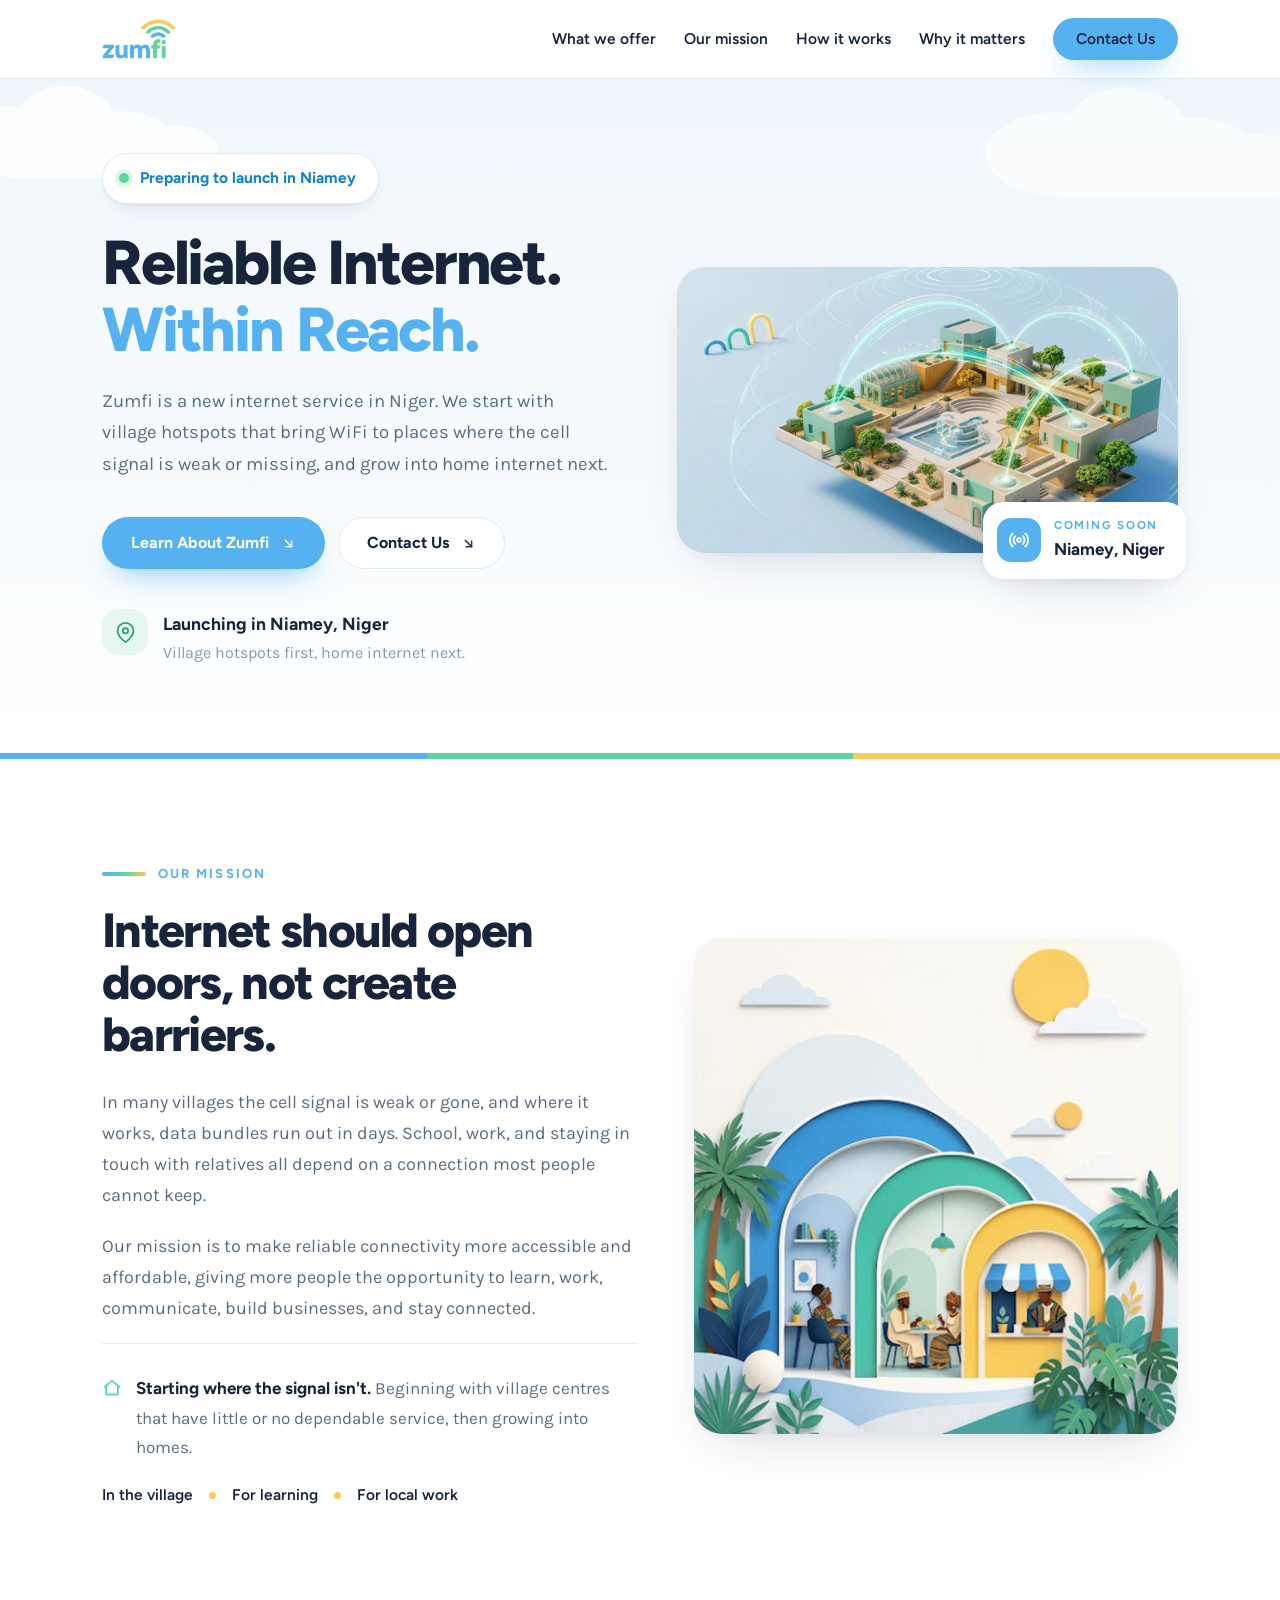
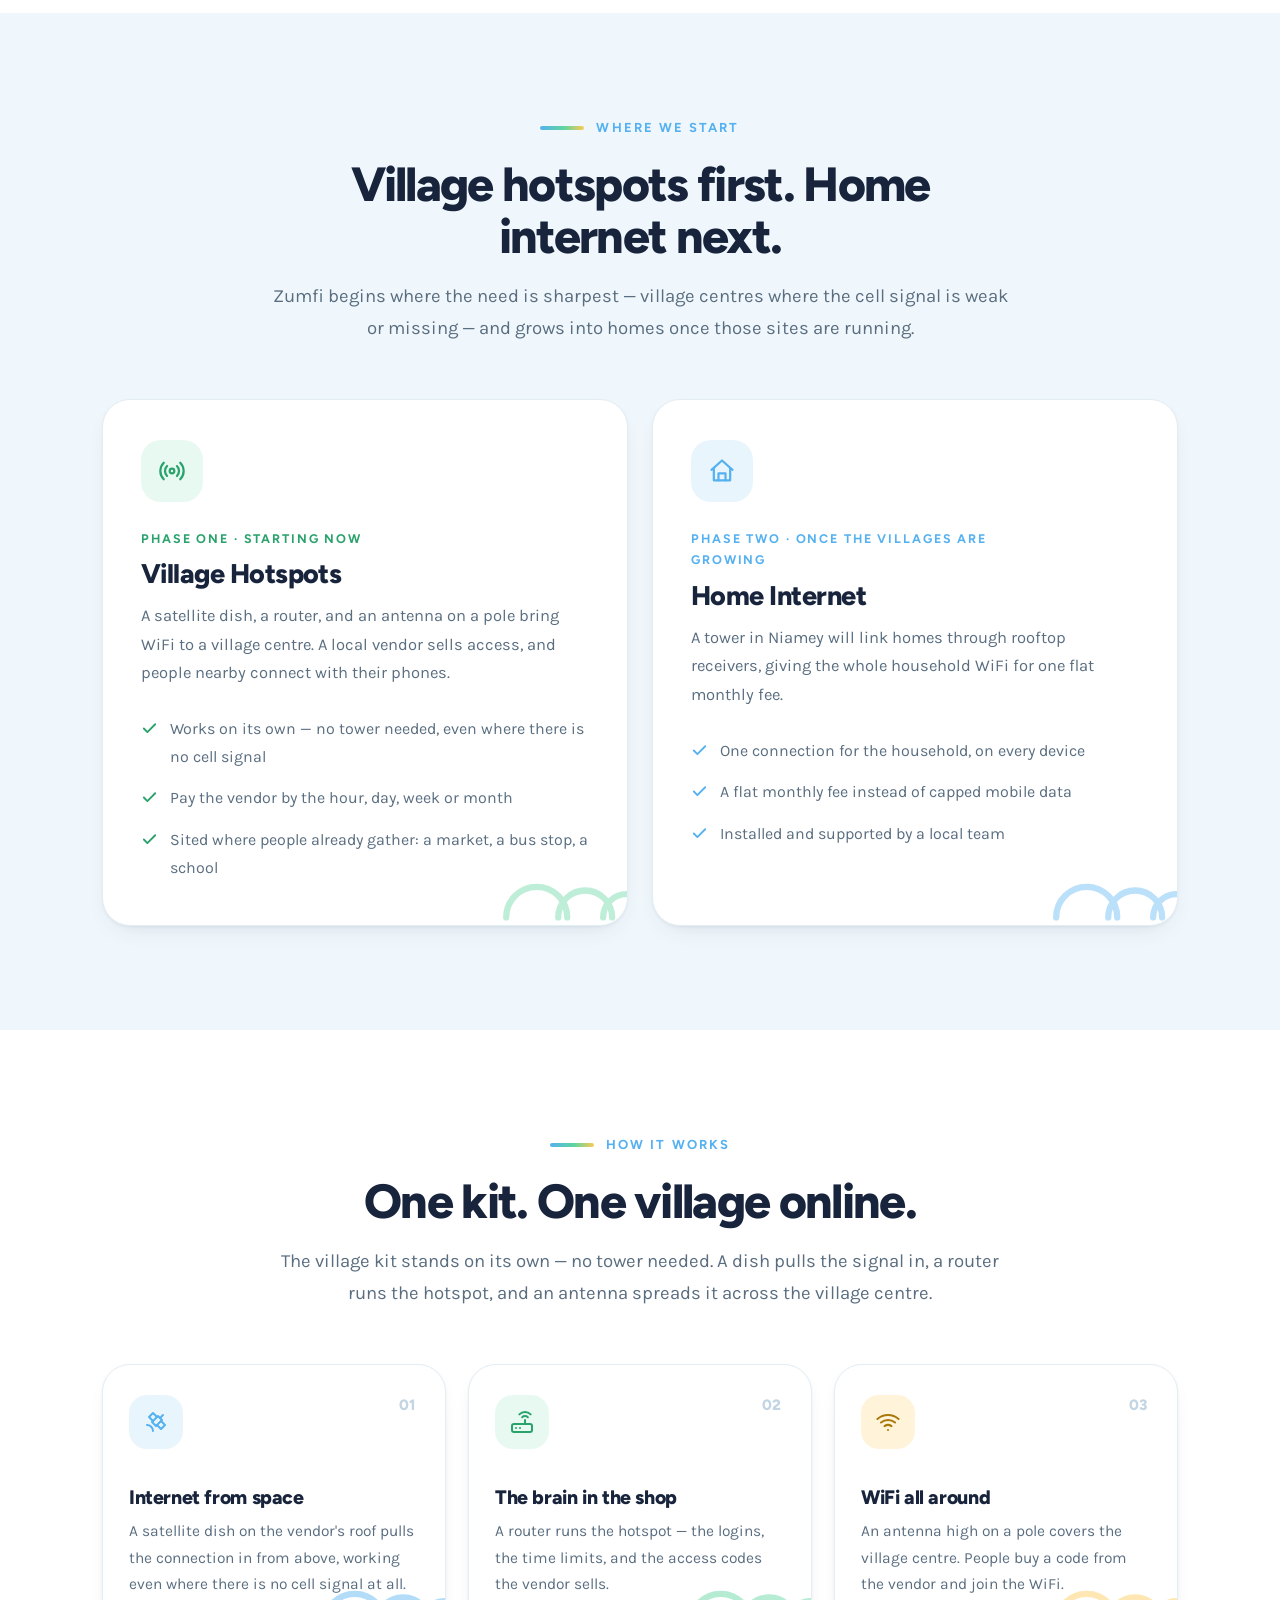
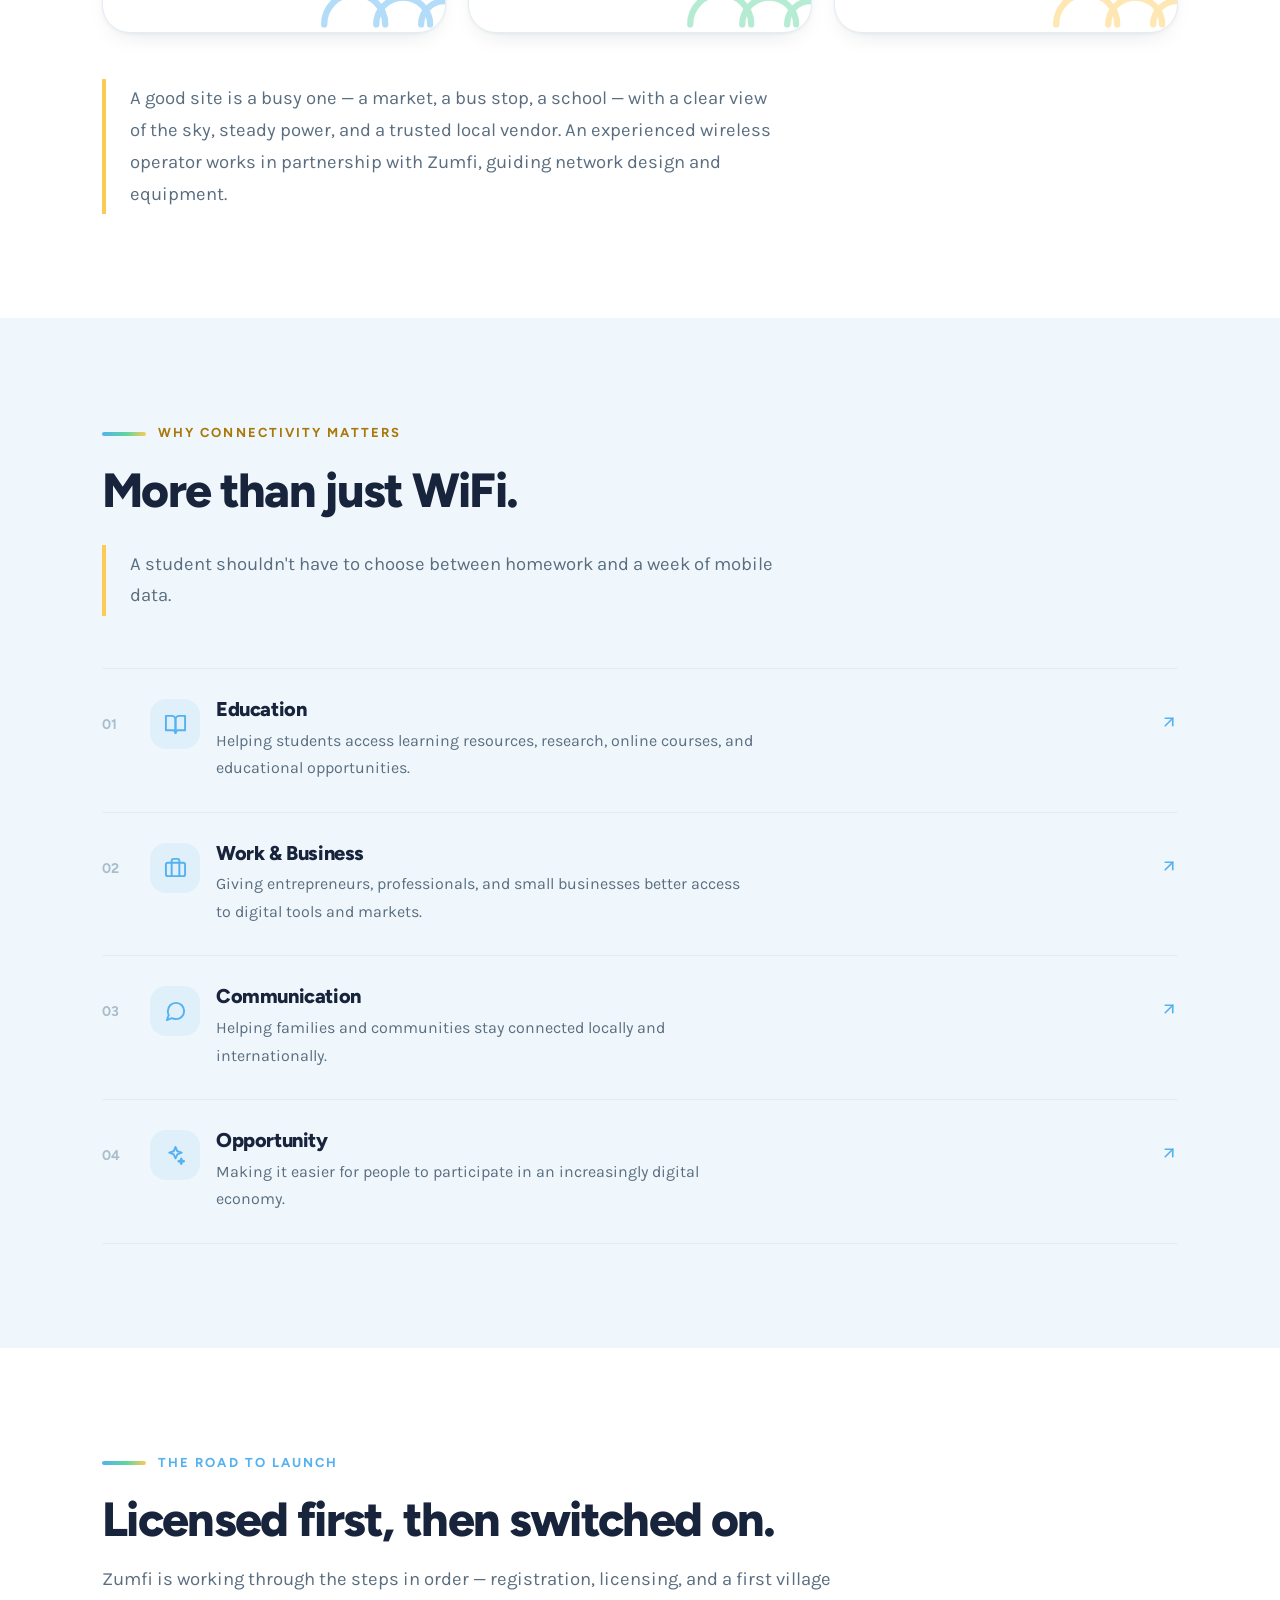
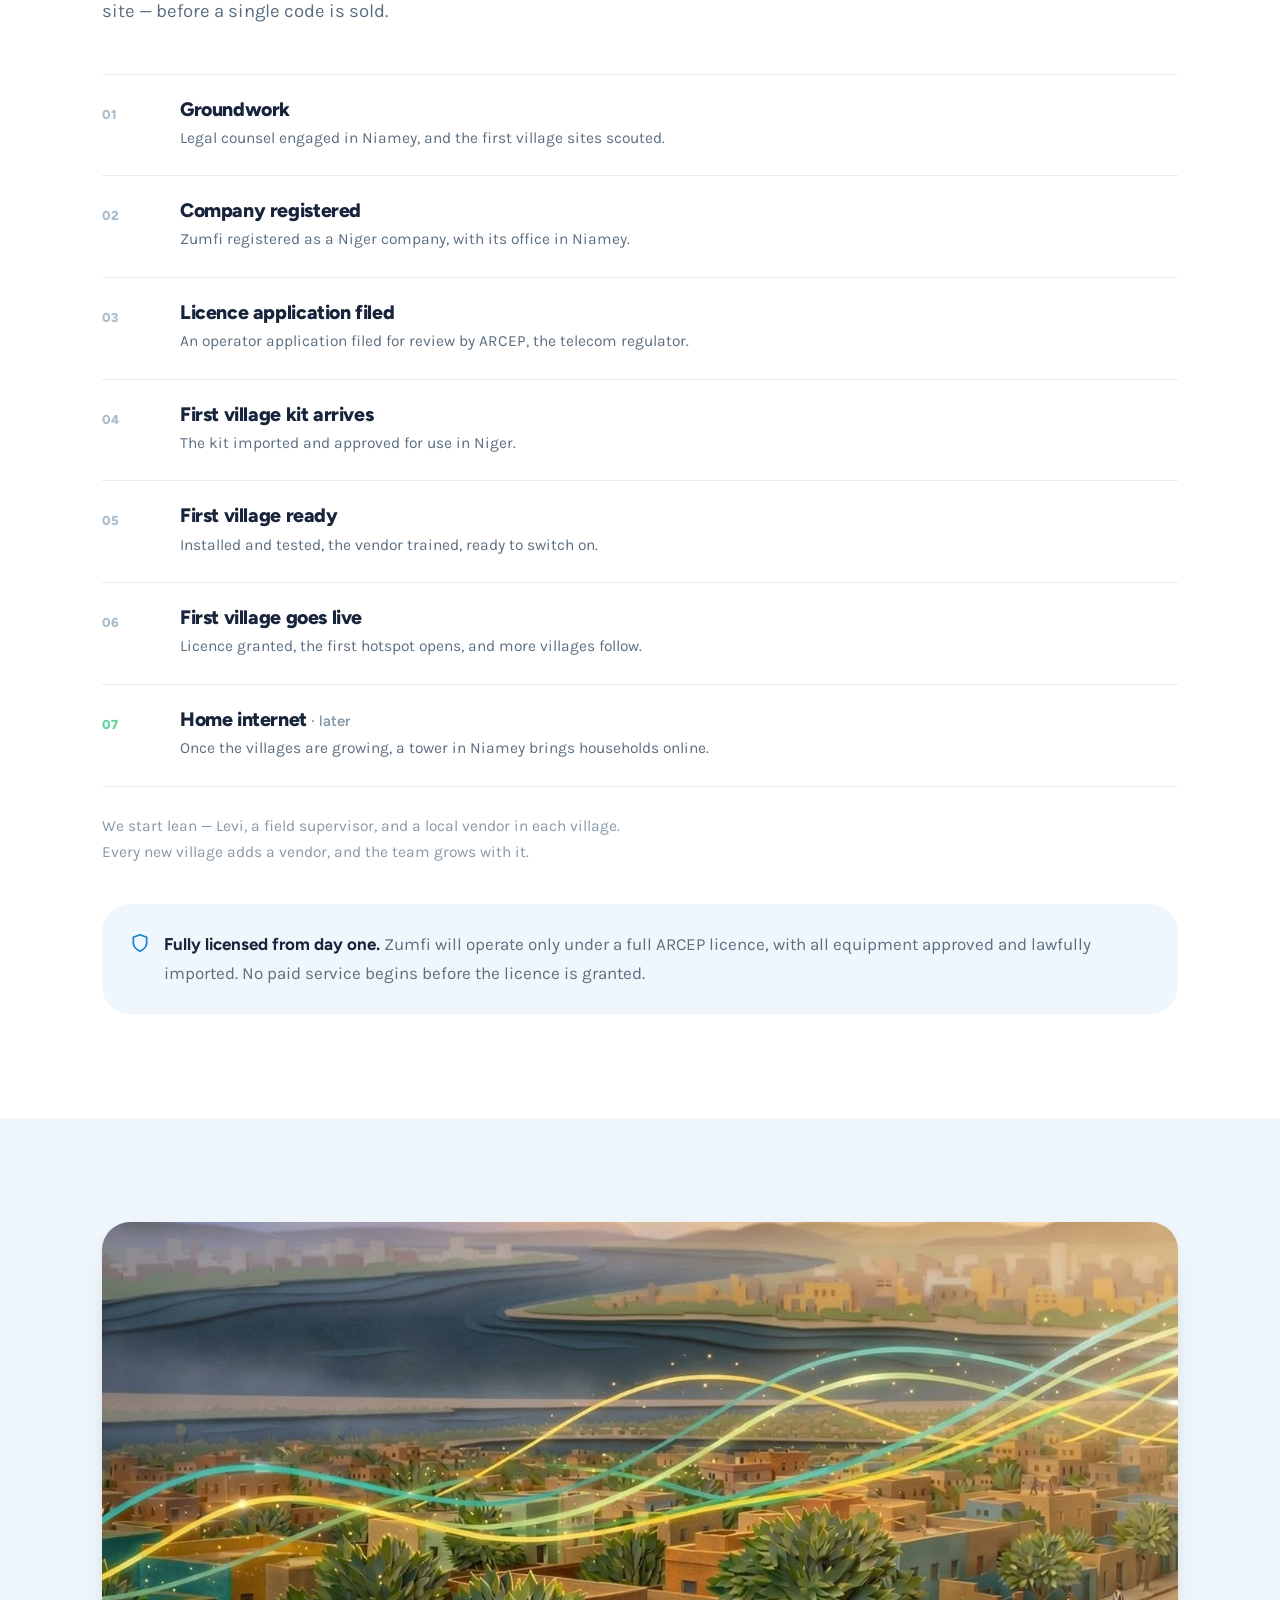
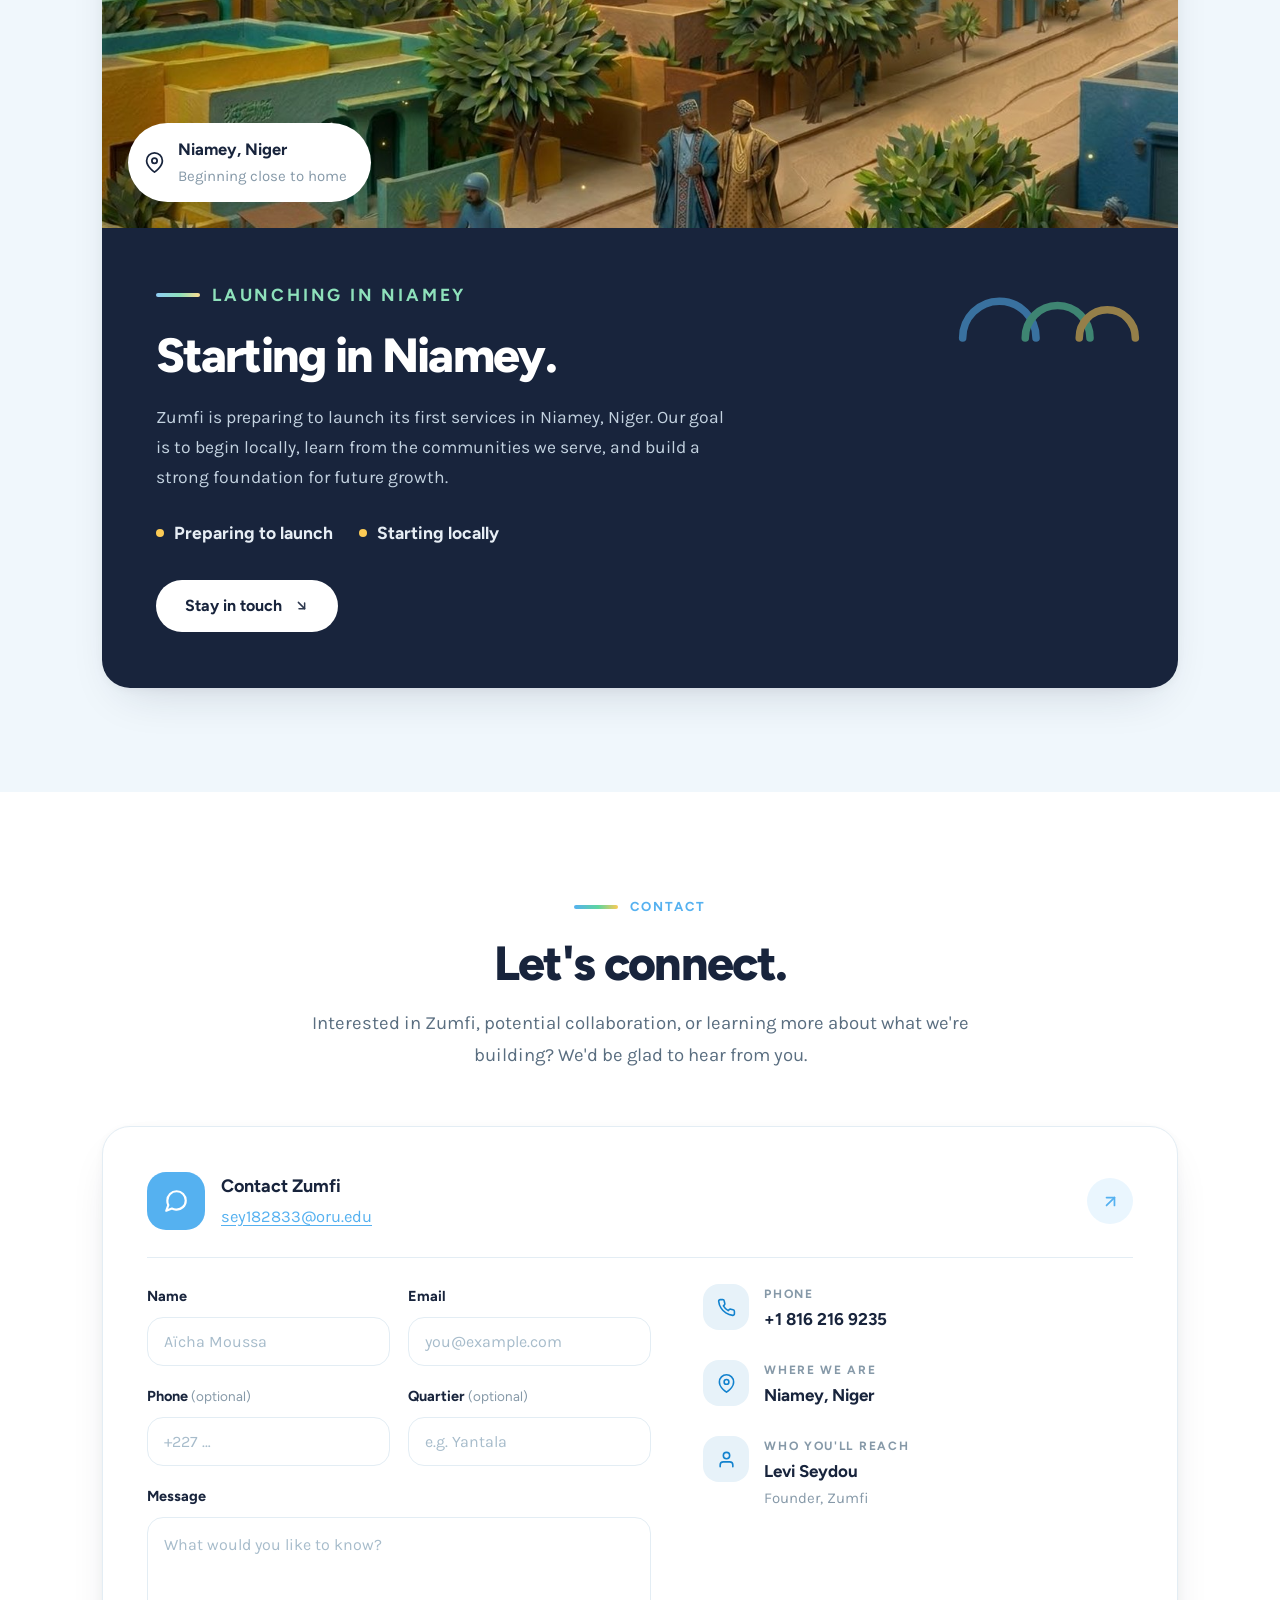
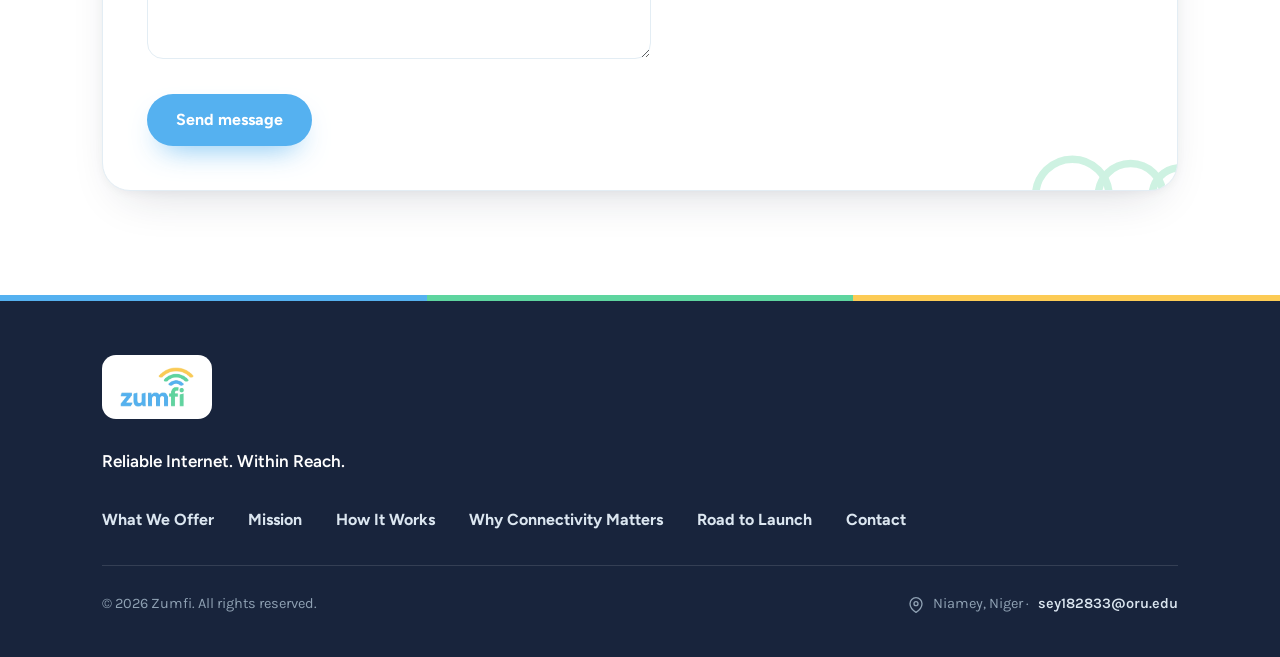
==== commit 5a3acb69: "Rebuild the site around the launch roadmap The roadmap and hotspot-kit documents reverse the order t" ====
--- a/export/zumfi-site/index.html
+++ b/export/zumfi-site/index.html
@@ -4,11 +4,11 @@
 <meta charset="UTF-8">
 <meta name="viewport" content="width=device-width, initial-scale=1.0">
 <title>Zumfi — Reliable Internet. Within Reach.</title>
-<meta name="description" content="Zumfi is working to make fast, reliable and affordable internet more accessible to families and communities in Niger — WiFi in the home, and public hotspots for villages. Preparing to launch in Niamey.">
+<meta name="description" content="Zumfi is a new internet service in Niger. We start with village hotspots that bring WiFi where the cell signal is weak or missing, and grow into home internet next. Preparing to launch in Niamey.">
 <link rel="icon" type="image/png" href="assets/favicon.png">
 <link rel="apple-touch-icon" href="assets/zumfi-icon-180.png">
 <meta property="og:title" content="Zumfi — Reliable Internet. Within Reach.">
-<meta property="og:description" content="Home WiFi for families and public WiFi for villages, thoughtfully built for everyday life. Preparing to launch in Niamey, Niger.">
+<meta property="og:description" content="Village hotspots first, home internet next. Preparing to launch in Niamey, Niger.">
 <meta property="og:image" content="assets/zumfi-icon.png">
 <meta property="og:type" content="website">
 <link rel="preconnect" href="https://fonts.googleapis.com">
@@ -137,6 +137,7 @@
   .offer-card li svg { flex: none; margin-top: 5px; }
   .offer-card .arcs { position: absolute; right: -30px; bottom: 0; width: 158px; opacity: .4; }
   .offer-home .ic { background: rgba(85,177,240,.13); color: var(--blue); }
+  .offer-card:first-child .arcs { color: #5ed59f; }
   .offer-home .kind, .offer-home li svg, .offer-home .arcs { color: var(--blue); }
   .offer-village .ic { background: rgba(94,213,159,.15); color: #2aa26c; }
   .offer-village .kind, .offer-village li svg, .offer-village .arcs { color: #2aa26c; }
@@ -159,7 +160,7 @@
   .mission-grid { display: grid; grid-template-columns: 1.05fr .95fr; gap: 56px; align-items: center; }
 
   /* numbered cards */
-  .cards { display: grid; grid-template-columns: repeat(4, 1fr); gap: 22px; }
+  .cards { display: grid; grid-template-columns: repeat(3, 1fr); gap: 22px; }
   .card { position: relative; overflow: hidden; background: #fff; border: 1px solid var(--line);
           border-radius: var(--r); padding: 30px 26px 34px; box-shadow: var(--shadow-sm); }
   .card .n { position: absolute; top: 28px; right: 30px; font-family: var(--fd); font-weight: 800; font-size: 15px; color: #c3d5e2; }
@@ -190,6 +191,22 @@
   .row h3 { font-size: 20px; margin-bottom: 6px; }
   .row p { font-size: 16px; max-width: 54ch; }
   .row .go { color: var(--blue); padding-top: 12px; justify-self: end; }
+
+  /* ---------- road to launch ---------- */
+  .road { margin-top: 46px; border-top: 1px solid var(--line); }
+  .road-item { display: grid; grid-template-columns: 58px 1fr; gap: 20px; align-items: start;
+               padding: 24px 0; border-bottom: 1px solid var(--line); }
+  .road-item .n { font-family: var(--fd); font-weight: 800; font-size: 13px; letter-spacing: .1em;
+                  color: #a9bdcb; padding-top: 5px; }
+  .road-item h3 { font-size: 19.5px; margin-bottom: 5px; }
+  .road-item p { font-size: 15.5px; max-width: 62ch; }
+  .road-item.later .n { color: var(--green); }
+  .road-item.later h3::after { content: " · later"; font-weight: 600; color: var(--muted); font-size: 15px; letter-spacing: 0; }
+  .pledge { display: flex; gap: 14px; align-items: flex-start; margin-top: 38px;
+            background: var(--pale); border-radius: var(--r); padding: 26px 28px; }
+  .pledge svg { flex: none; margin-top: 3px; color: var(--blue-deep); }
+  .pledge strong { font-family: var(--fd); color: var(--ink); }
+  .team-note { margin-top: 26px; font-size: 15.5px; color: var(--muted); max-width: 62ch; }
 
   /* ---------- launching panel ---------- */
   .panel { border-radius: var(--r); overflow: hidden; box-shadow: var(--shadow); position: relative; }
@@ -289,6 +306,8 @@
     .brand img { height: 34px; }
     .card { padding: 26px 22px 30px; }
     .offer-card { padding: 30px 24px 34px; }
+    .road-item { grid-template-columns: 1fr; gap: 4px; }
+    .pledge { padding: 22px 20px; }
     .cards { grid-template-columns: 1fr; }
     .row { grid-template-columns: 34px 1fr; gap: 6px 12px; padding: 24px 0; }
     .row .ic, .row .go { display: none; }
@@ -333,7 +352,7 @@
     <nav class="nav" aria-label="Main">
       <a href="#offer">What we offer</a>
       <a href="#mission">Our mission</a>
-      <a href="#building">What we're building</a>
+      <a href="#how">How it works</a>
       <a href="#why">Why it matters</a>
       <a class="btn btn-primary btn-sm" href="#contact">Contact Us</a>
     </nav>
@@ -357,8 +376,8 @@
             <p class="badge"><span class="dot"></span> Preparing to launch in Niamey</p>
             <h1>Reliable Internet. <span class="b2">Within Reach.</span></h1>
             <p class="lead">
-              Zumfi is working to make fast, reliable and affordable internet more accessible to
-              families and communities in Niger — WiFi in the home, and public hotspots for villages.
+              Zumfi is a new internet service in Niger. We start with village hotspots that bring
+              WiFi to places where the cell signal is weak or missing, and grow into home internet next.
             </p>
             <div class="hero-cta">
               <a class="btn btn-primary" href="#mission">
@@ -375,7 +394,7 @@
                 <svg width="21" height="21" viewBox="0 0 24 24" fill="none" stroke="currentColor" stroke-width="2" stroke-linecap="round" stroke-linejoin="round"><path d="M21 10c0 7-9 13-9 13s-9-6-9-13a9 9 0 0 1 18 0z"/><circle cx="12" cy="10" r="3"/></svg>
               </span>
               <span><strong>Launching in Niamey, Niger</strong>
-              <span>Home and village WiFi, thoughtfully built for everyday life.</span></span>
+              <span>Village hotspots first, home internet next.</span></span>
             </div>
           </div>
 
@@ -404,19 +423,20 @@
           <p class="eyebrow">Our mission</p>
           <h2>Internet should open doors, not create barriers.</h2>
           <p class="big" style="margin-top:26px;">
-            For many families and communities in Niger, dependable home internet can still be slow,
-            unreliable, or too expensive. Zumfi is being built to help change that.
+            In many villages the cell signal is weak or gone, and where it works, data bundles run
+            out in days. School, work, and staying in touch with relatives all depend on a connection
+            most people cannot keep.
           </p>
           <p class="big">
-            Our mission is to make reliable home connectivity more accessible and affordable, giving
-            more people the opportunity to learn, work, communicate, build businesses, and stay connected.
+            Our mission is to make reliable connectivity more accessible and affordable, giving more
+            people the opportunity to learn, work, communicate, build businesses, and stay connected.
           </p>
           <p class="focus">
             <svg width="20" height="20" viewBox="0 0 24 24" fill="none" stroke="currentColor" stroke-width="2" stroke-linecap="round" stroke-linejoin="round" aria-hidden="true"><path d="M3 11l9-8 9 8"/><path d="M5 10v10h14V10"/></svg>
-            <span><strong>Focused on everyday households.</strong> Beginning with the needs of
-            communities that have limited dependable connectivity options.</span>
+            <span><strong>Starting where the signal isn't.</strong> Beginning with village centres
+            that have little or no dependable service, then growing into homes.</span>
           </p>
-          <p class="tags">At home <i></i> For learning <i></i> For local work</p>
+          <p class="tags">In the village <i></i> For learning <i></i> For local work</p>
         </div>
 
         <div>
@@ -431,21 +451,37 @@
   <section class="section section-pale" id="offer">
     <div class="wrap">
       <div class="section-head narrow center" style="margin-left:auto;margin-right:auto;">
-        <p class="eyebrow">What we offer</p>
-        <h2>Two ways to get connected.</h2>
-        <p class="lead">Zumfi is being built to serve both the household and the village — a connection
-        inside the home, and a public hotspot where a whole community can come online.</p>
+        <p class="eyebrow">Where we start</p>
+        <h2>Village hotspots first. Home internet next.</h2>
+        <p class="lead">Zumfi begins where the need is sharpest — village centres where the cell signal
+        is weak or missing — and grows into homes once those sites are running.</p>
       </div>
 
       <div class="offer">
+        <div class="offer-card offer-village">
+          <span class="ic" aria-hidden="true">
+            <svg width="28" height="28" viewBox="0 0 24 24" fill="none" stroke="currentColor" stroke-width="1.9" stroke-linecap="round" stroke-linejoin="round"><circle cx="12" cy="12" r="2"/><path d="M16.24 7.76a6 6 0 0 1 0 8.49M7.76 16.24a6 6 0 0 1 0-8.49M19.07 4.93a10 10 0 0 1 0 14.14M4.93 19.07a10 10 0 0 1 0-14.14"/></svg>
+          </span>
+          <p class="kind">Phase one · starting now</p>
+          <h3>Village Hotspots</h3>
+          <p>A satellite dish, a router, and an antenna on a pole bring WiFi to a village centre.
+          A local vendor sells access, and people nearby connect with their phones.</p>
+          <ul>
+            <li><svg width="17" height="17" viewBox="0 0 24 24" fill="none" stroke="currentColor" stroke-width="2.6" stroke-linecap="round" stroke-linejoin="round" aria-hidden="true"><polyline points="20 6 9 17 4 12"/></svg> <span>Works on its own — no tower needed, even where there is no cell signal</span></li>
+            <li><svg width="17" height="17" viewBox="0 0 24 24" fill="none" stroke="currentColor" stroke-width="2.6" stroke-linecap="round" stroke-linejoin="round" aria-hidden="true"><polyline points="20 6 9 17 4 12"/></svg> <span>Pay the vendor by the hour, day, week or month</span></li>
+            <li><svg width="17" height="17" viewBox="0 0 24 24" fill="none" stroke="currentColor" stroke-width="2.6" stroke-linecap="round" stroke-linejoin="round" aria-hidden="true"><polyline points="20 6 9 17 4 12"/></svg> <span>Sited where people already gather: a market, a bus stop, a school</span></li>
+          </ul>
+          <svg class="arcs" viewBox="0 0 176 82" aria-hidden="true"><use href="#arcmark"/></svg>
+        </div>
+
         <div class="offer-card offer-home">
           <span class="ic" aria-hidden="true">
             <svg width="28" height="28" viewBox="0 0 24 24" fill="none" stroke="currentColor" stroke-width="1.9" stroke-linecap="round" stroke-linejoin="round"><path d="M3 11l9-8 9 8"/><path d="M5 10v10h14V10"/><path d="M9 20v-6h6v6"/></svg>
           </span>
-          <p class="kind">For the household</p>
-          <h3>Home WiFi</h3>
-          <p>A small receiver on the roof brings the connection indoors, giving the whole home WiFi
-          for one flat monthly fee.</p>
+          <p class="kind">Phase two · once the villages are growing</p>
+          <h3>Home Internet</h3>
+          <p>A tower in Niamey will link homes through rooftop receivers, giving the whole household
+          WiFi for one flat monthly fee.</p>
           <ul>
             <li><svg width="17" height="17" viewBox="0 0 24 24" fill="none" stroke="currentColor" stroke-width="2.6" stroke-linecap="round" stroke-linejoin="round" aria-hidden="true"><polyline points="20 6 9 17 4 12"/></svg> <span>One connection for the household, on every device</span></li>
             <li><svg width="17" height="17" viewBox="0 0 24 24" fill="none" stroke="currentColor" stroke-width="2.6" stroke-linecap="round" stroke-linejoin="round" aria-hidden="true"><polyline points="20 6 9 17 4 12"/></svg> <span>A flat monthly fee instead of capped mobile data</span></li>
@@ -453,52 +489,37 @@
           </ul>
           <svg class="arcs" viewBox="0 0 176 82" aria-hidden="true"><use href="#arcmark"/></svg>
         </div>
-
-        <div class="offer-card offer-village">
-          <span class="ic" aria-hidden="true">
-            <svg width="28" height="28" viewBox="0 0 24 24" fill="none" stroke="currentColor" stroke-width="1.9" stroke-linecap="round" stroke-linejoin="round"><circle cx="12" cy="12" r="2"/><path d="M16.24 7.76a6 6 0 0 1 0 8.49M7.76 16.24a6 6 0 0 1 0-8.49M19.07 4.93a10 10 0 0 1 0 14.14M4.93 19.07a10 10 0 0 1 0-14.14"/></svg>
-          </span>
-          <p class="kind">For the village</p>
-          <h3>Public Village WiFi</h3>
-          <p>A public access point at the centre of village life — the market, the school, the clinic —
-          so people can get online without a subscription at home.</p>
-          <ul>
-            <li><svg width="17" height="17" viewBox="0 0 24 24" fill="none" stroke="currentColor" stroke-width="2.6" stroke-linecap="round" stroke-linejoin="round" aria-hidden="true"><polyline points="20 6 9 17 4 12"/></svg> <span>Shared access where the community already gathers</span></li>
-            <li><svg width="17" height="17" viewBox="0 0 24 24" fill="none" stroke="currentColor" stroke-width="2.6" stroke-linecap="round" stroke-linejoin="round" aria-hidden="true"><polyline points="20 6 9 17 4 12"/></svg> <span>Designed for pay-as-you-go use, with no monthly commitment</span></li>
-            <li><svg width="17" height="17" viewBox="0 0 24 24" fill="none" stroke="currentColor" stroke-width="2.6" stroke-linecap="round" stroke-linejoin="round" aria-hidden="true"><polyline points="20 6 9 17 4 12"/></svg> <span>Reaches villages a home connection cannot serve yet</span></li>
-          </ul>
-          <svg class="arcs" viewBox="0 0 176 82" aria-hidden="true"><use href="#arcmark"/></svg>
-        </div>
       </div>
     </div>
   </section>
 
   <!-- ================= what we're building ================= -->
-  <section class="section" id="building">
+  <section class="section" id="how">
     <div class="wrap">
       <div class="section-head narrow center" style="margin-left:auto;margin-right:auto;">
-        <p class="eyebrow">What we're building</p>
-        <h2>Built for everyday connectivity.</h2>
-        <p class="lead">A practical, local approach to helping more homes and villages get online with confidence.</p>
+        <p class="eyebrow">How it works</p>
+        <h2>One kit. One village online.</h2>
+        <p class="lead">The village kit stands on its own — no tower needed. A dish pulls the signal in,
+        a router runs the hotspot, and an antenna spreads it across the village centre.</p>
       </div>
 
       <div class="cards">
         <div class="card">
           <span class="n">01</span>
           <span class="ic" aria-hidden="true">
-            <svg width="24" height="24" viewBox="0 0 24 24" fill="none" stroke="currentColor" stroke-width="2" stroke-linecap="round" stroke-linejoin="round"><line x1="6" y1="20" x2="6" y2="14"/><line x1="12" y1="20" x2="12" y2="9"/><line x1="18" y1="20" x2="18" y2="4"/></svg>
-          </span>
-          <h3>Reliable Home Internet</h3>
-          <p>Designed to provide households with dependable connectivity for everyday online needs.</p>
+            <svg width="24" height="24" viewBox="0 0 24 24" fill="none" stroke="currentColor" stroke-width="2" stroke-linecap="round" stroke-linejoin="round"><path d="M13 7 9 3 5 7l4 4"/><path d="m17 11 4 4-4 4-4-4"/><path d="m8 12 4 4 6-6-4-4Z"/><path d="m16 8 3-3"/><path d="M9 21a6 6 0 0 0-6-6"/></svg>
+          </span>
+          <h3>Internet from space</h3>
+          <p>A satellite dish on the vendor's roof pulls the connection in from above, working even where there is no cell signal at all.</p>
           <svg class="arcs" viewBox="0 0 176 82" aria-hidden="true"><use href="#arcmark"/></svg>
         </div>
         <div class="card">
           <span class="n">02</span>
           <span class="ic" aria-hidden="true">
-            <svg width="24" height="24" viewBox="0 0 24 24" fill="none" stroke="currentColor" stroke-width="2" stroke-linecap="round" stroke-linejoin="round"><path d="M20.8 5.6a5.5 5.5 0 0 0-7.8 0L12 6.6l-1-1a5.5 5.5 0 0 0-7.8 7.8l8.8 8.8 8.8-8.8a5.5 5.5 0 0 0 0-7.8z"/></svg>
-          </span>
-          <h3>Affordable Access</h3>
-          <p>Working toward service that is financially accessible to more families and communities.</p>
+            <svg width="24" height="24" viewBox="0 0 24 24" fill="none" stroke="currentColor" stroke-width="2" stroke-linecap="round" stroke-linejoin="round"><rect x="2" y="14" width="20" height="8" rx="2"/><path d="M6.01 18H6"/><path d="M10.01 18H10"/><path d="M15 10v4"/><path d="M17.84 7.17a4 4 0 0 0-5.66 0"/><path d="M20.66 4.34a8 8 0 0 0-11.31 0"/></svg>
+          </span>
+          <h3>The brain in the shop</h3>
+          <p>A router runs the hotspot — the logins, the time limits, and the access codes the vendor sells.</p>
           <svg class="arcs" viewBox="0 0 176 82" aria-hidden="true"><use href="#arcmark"/></svg>
         </div>
         <div class="card">
@@ -506,20 +527,17 @@
           <span class="ic" aria-hidden="true">
             <svg width="24" height="24" viewBox="0 0 24 24" fill="none" stroke="currentColor" stroke-width="2" stroke-linecap="round" stroke-linejoin="round"><path d="M5 12.55a11 11 0 0 1 14.08 0"/><path d="M1.42 9a16 16 0 0 1 21.16 0"/><path d="M8.53 16.11a6 6 0 0 1 6.95 0"/><line x1="12" y1="20" x2="12.01" y2="20"/></svg>
           </span>
-          <h3>Simple Home WiFi</h3>
-          <p>Connectivity designed around the way families actually use the internet at home.</p>
+          <h3>WiFi all around</h3>
+          <p>An antenna high on a pole covers the village centre. People buy a code from the vendor and join the WiFi.</p>
           <svg class="arcs" viewBox="0 0 176 82" aria-hidden="true"><use href="#arcmark"/></svg>
         </div>
-        <div class="card">
-          <span class="n">04</span>
-          <span class="ic" aria-hidden="true">
-            <svg width="24" height="24" viewBox="0 0 24 24" fill="none" stroke="currentColor" stroke-width="2" stroke-linecap="round" stroke-linejoin="round"><path d="M21 10c0 7-9 13-9 13s-9-6-9-13a9 9 0 0 1 18 0z"/><circle cx="12" cy="10" r="3"/></svg>
-          </span>
-          <h3>Built for Niger</h3>
-          <p>Beginning in Niamey with a long-term vision of helping expand connectivity to more communities.</p>
-          <svg class="arcs" viewBox="0 0 176 82" aria-hidden="true"><use href="#arcmark"/></svg>
-        </div>
-      </div>
+      </div>
+
+      <p class="quote" style="margin-top:46px;">
+        A good site is a busy one — a market, a bus stop, a school — with a clear view of the sky,
+        steady power, and a trusted local vendor. An experienced wireless operator works in
+        partnership with Zumfi, guiding network design and equipment.
+      </p>
     </div>
   </section>
 
@@ -529,8 +547,7 @@
       <p class="eyebrow gold">Why connectivity matters</p>
       <h2>More than just WiFi.</h2>
       <p class="quote" style="margin-top:28px;">
-        Dependable home internet can help unlock useful everyday possibilities.
-        That is the future Zumfi is preparing for.
+        A student shouldn't have to choose between homework and a week of mobile data.
       </p>
 
       <div class="rows">
@@ -582,8 +599,47 @@
     </div>
   </section>
 
+  <!-- ================= road to launch ================= -->
+  <section class="section" id="roadmap">
+    <div class="wrap">
+      <div class="section-head narrow" style="margin-bottom:0;">
+        <p class="eyebrow">The road to launch</p>
+        <h2>Licensed first, then switched on.</h2>
+        <p class="lead">Zumfi is working through the steps in order — registration, licensing, and a
+        first village site — before a single code is sold.</p>
+      </div>
+
+      <div class="road">
+        <div class="road-item"><span class="n">01</span>
+          <div><h3>Groundwork</h3><p>Legal counsel engaged in Niamey, and the first village sites scouted.</p></div></div>
+        <div class="road-item"><span class="n">02</span>
+          <div><h3>Company registered</h3><p>Zumfi registered as a Niger company, with its office in Niamey.</p></div></div>
+        <div class="road-item"><span class="n">03</span>
+          <div><h3>Licence application filed</h3><p>An operator application filed for review by ARCEP, the telecom regulator.</p></div></div>
+        <div class="road-item"><span class="n">04</span>
+          <div><h3>First village kit arrives</h3><p>The kit imported and approved for use in Niger.</p></div></div>
+        <div class="road-item"><span class="n">05</span>
+          <div><h3>First village ready</h3><p>Installed and tested, the vendor trained, ready to switch on.</p></div></div>
+        <div class="road-item"><span class="n">06</span>
+          <div><h3>First village goes live</h3><p>Licence granted, the first hotspot opens, and more villages follow.</p></div></div>
+        <div class="road-item later"><span class="n">07</span>
+          <div><h3>Home internet</h3><p>Once the villages are growing, a tower in Niamey brings households online.</p></div></div>
+      </div>
+
+      <p class="team-note">We start lean — Levi, a field supervisor, and a local vendor in each
+      village. Every new village adds a vendor, and the team grows with it.</p>
+
+      <div class="pledge">
+        <svg width="20" height="20" viewBox="0 0 24 24" fill="none" stroke="currentColor" stroke-width="2" stroke-linecap="round" stroke-linejoin="round" aria-hidden="true"><path d="M12 22s8-4 8-10V5l-8-3-8 3v7c0 6 8 10 8 10z"/></svg>
+        <p><strong>Fully licensed from day one.</strong> Zumfi will operate only under a full ARCEP
+        licence, with all equipment approved and lawfully imported. No paid service begins before
+        the licence is granted.</p>
+      </div>
+    </div>
+  </section>
+
   <!-- ================= launching in Niamey ================= -->
-  <section class="section" id="niamey">
+  <section class="section section-pale" id="niamey">
     <div class="wrap">
       <div class="panel">
         <div class="panel-media">
@@ -613,7 +669,7 @@
   </section>
 
   <!-- ================= contact ================= -->
-  <section class="section section-pale" id="contact">
+  <section class="section" id="contact">
     <div class="wrap">
       <div class="section-head narrow center" style="margin-left:auto;margin-right:auto;">
         <p class="eyebrow">Contact</p>
@@ -690,8 +746,9 @@
     <nav class="foot-nav" aria-label="Footer">
       <a href="#offer">What We Offer</a>
       <a href="#mission">Mission</a>
-      <a href="#building">What We're Building</a>
+      <a href="#how">How It Works</a>
       <a href="#why">Why Connectivity Matters</a>
+      <a href="#roadmap">Road to Launch</a>
       <a href="#contact">Contact</a>
     </nav>
     <div class="foot-base">
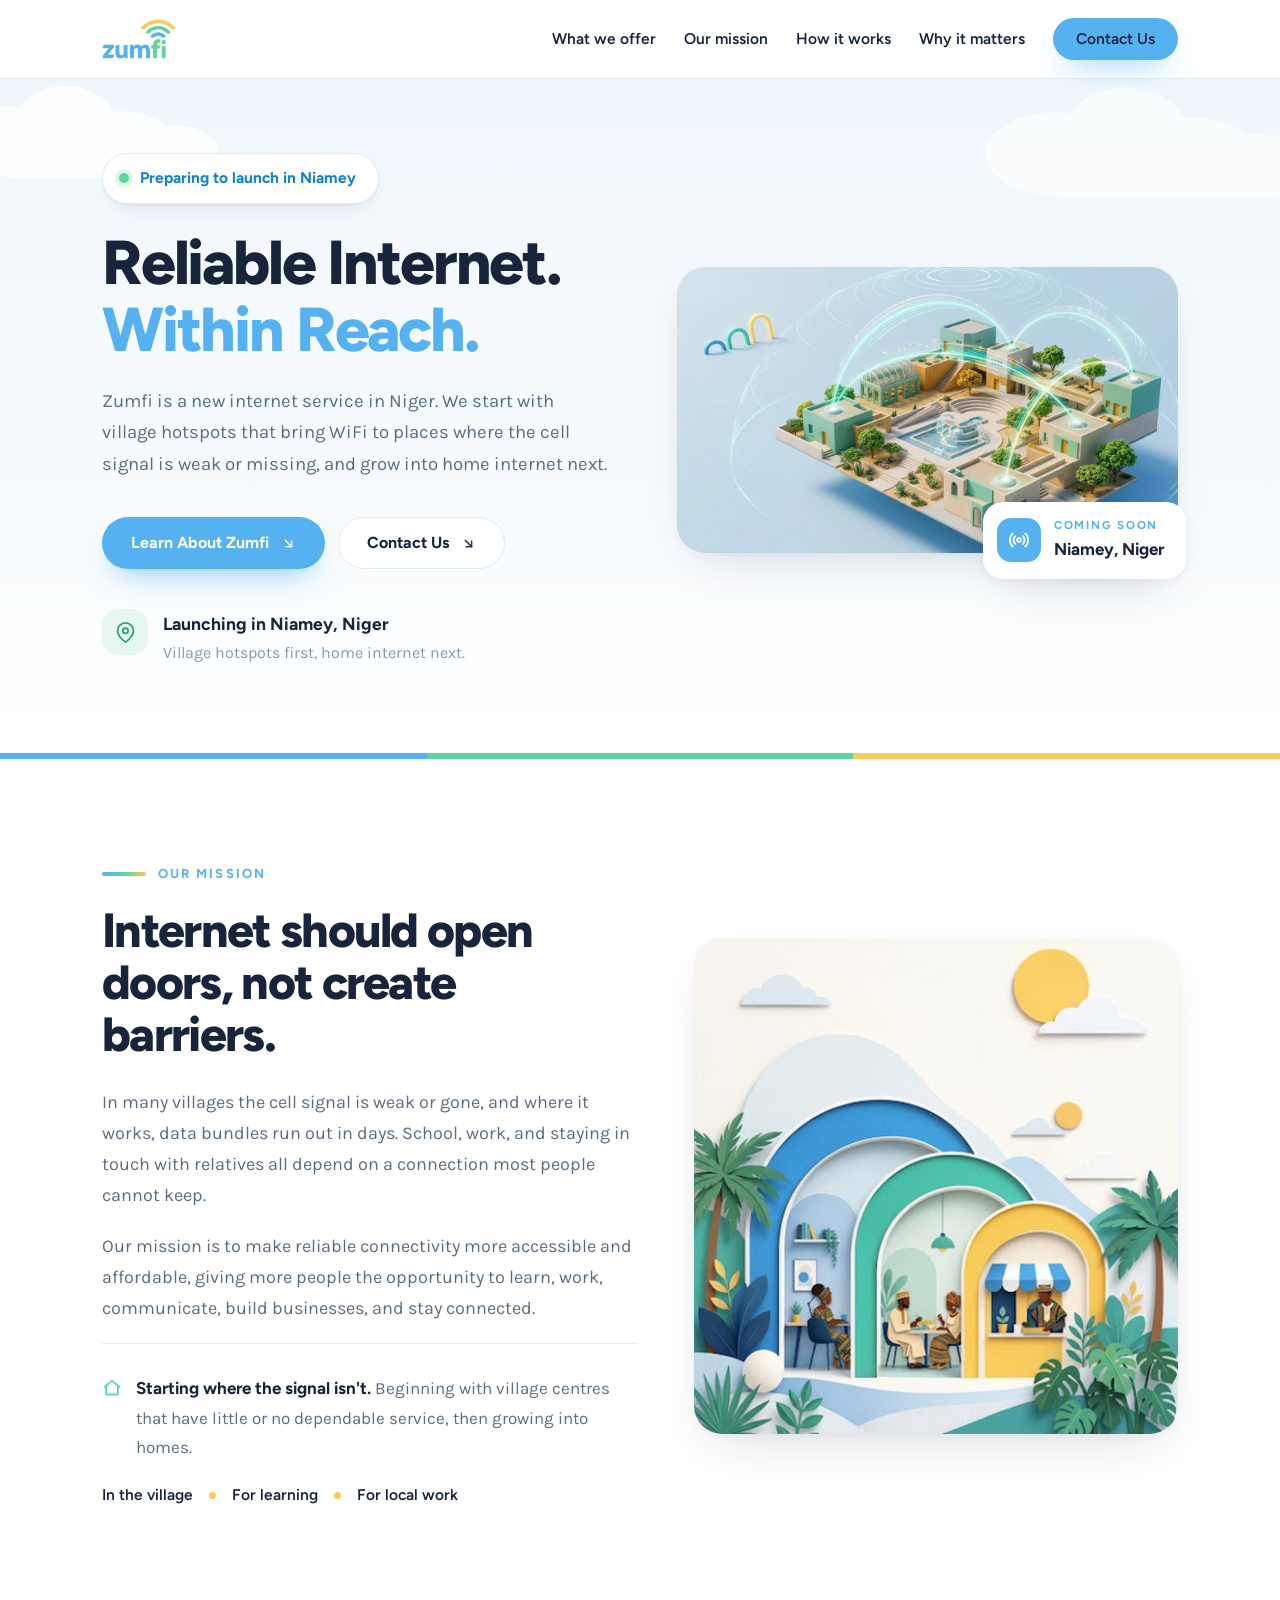
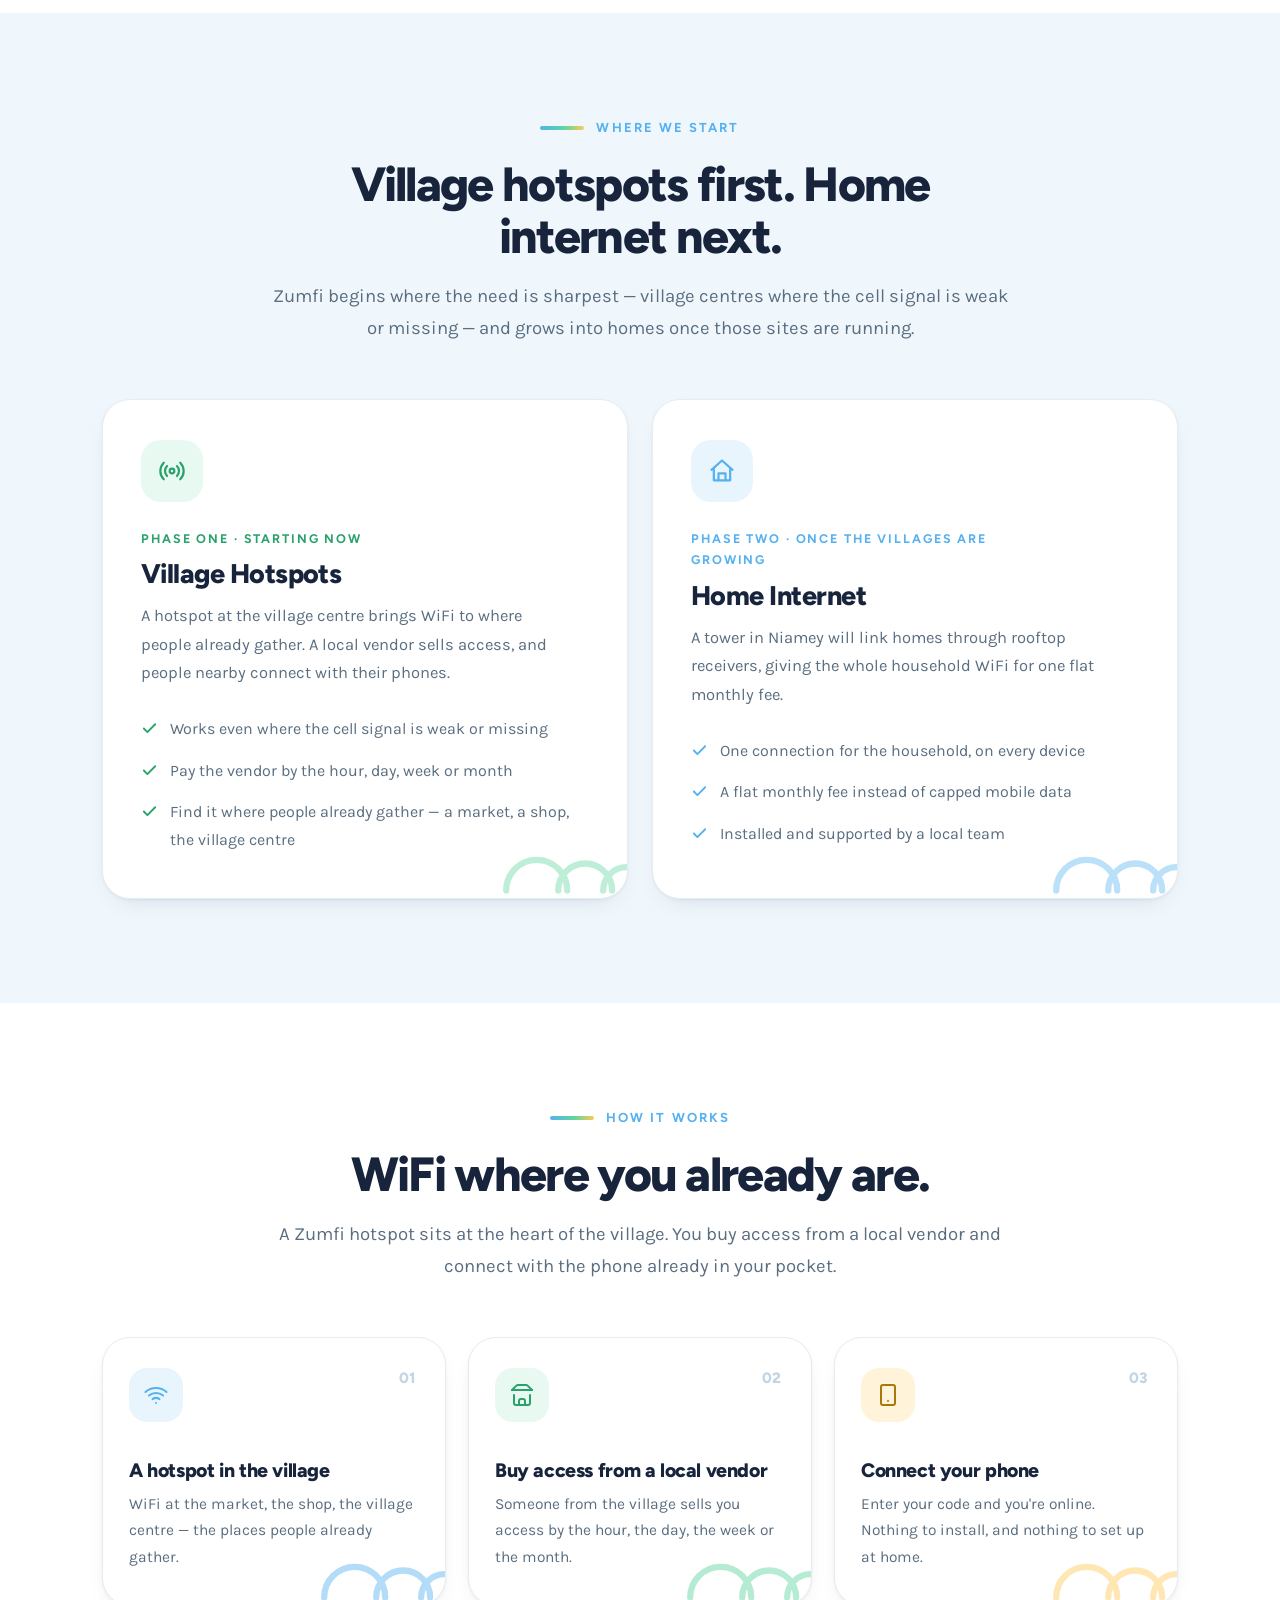
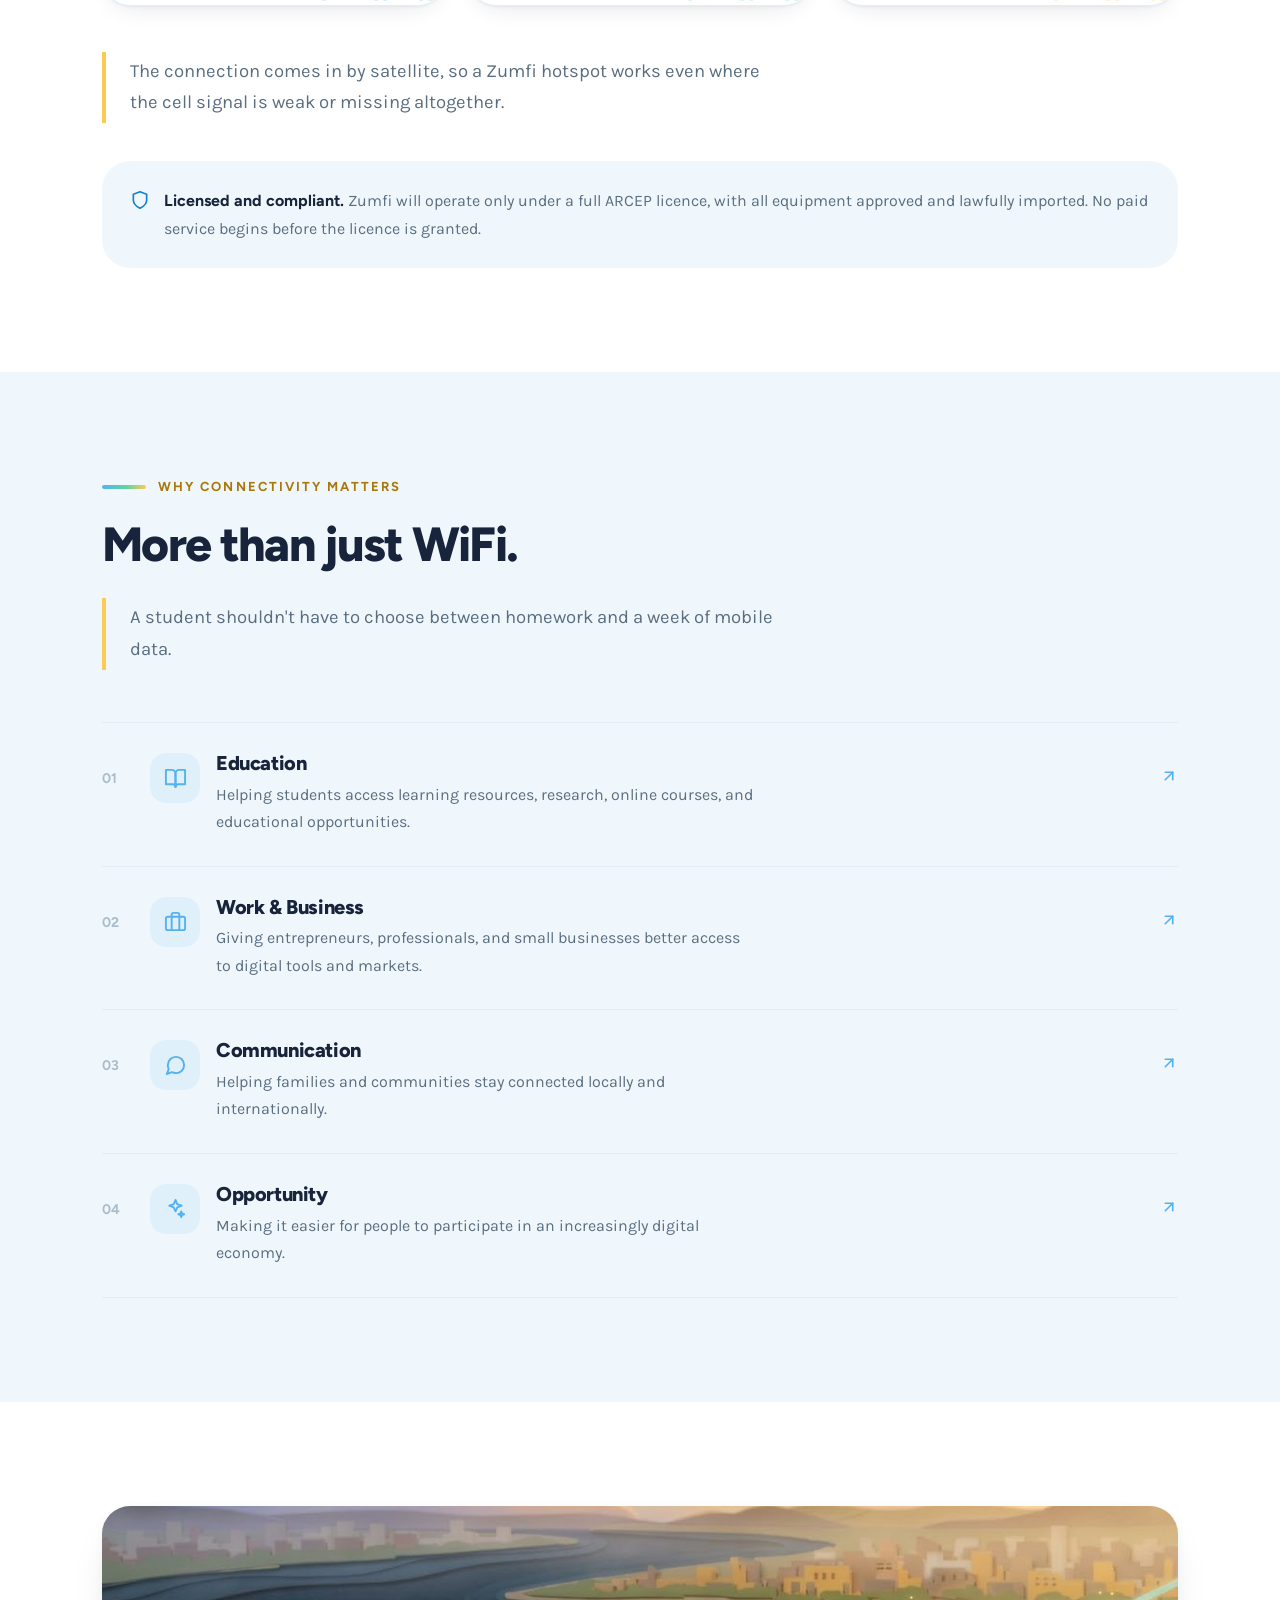
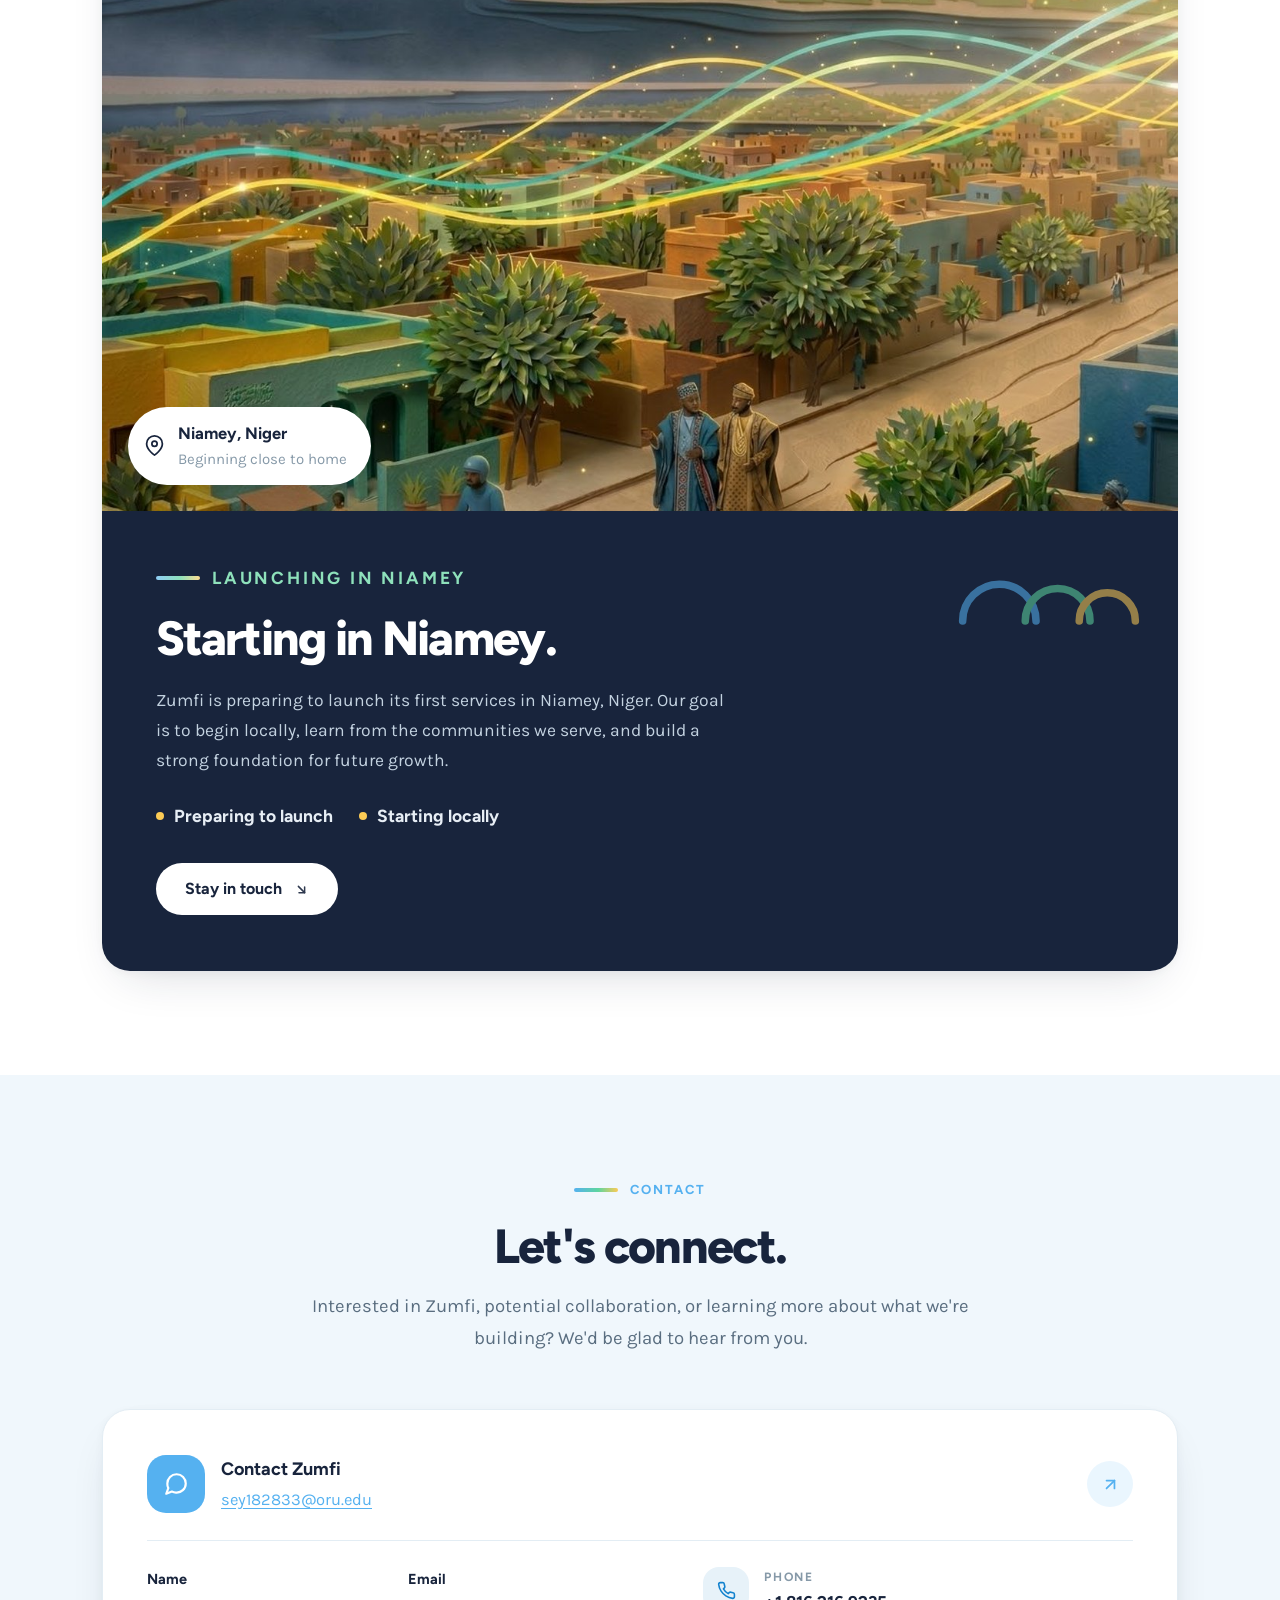
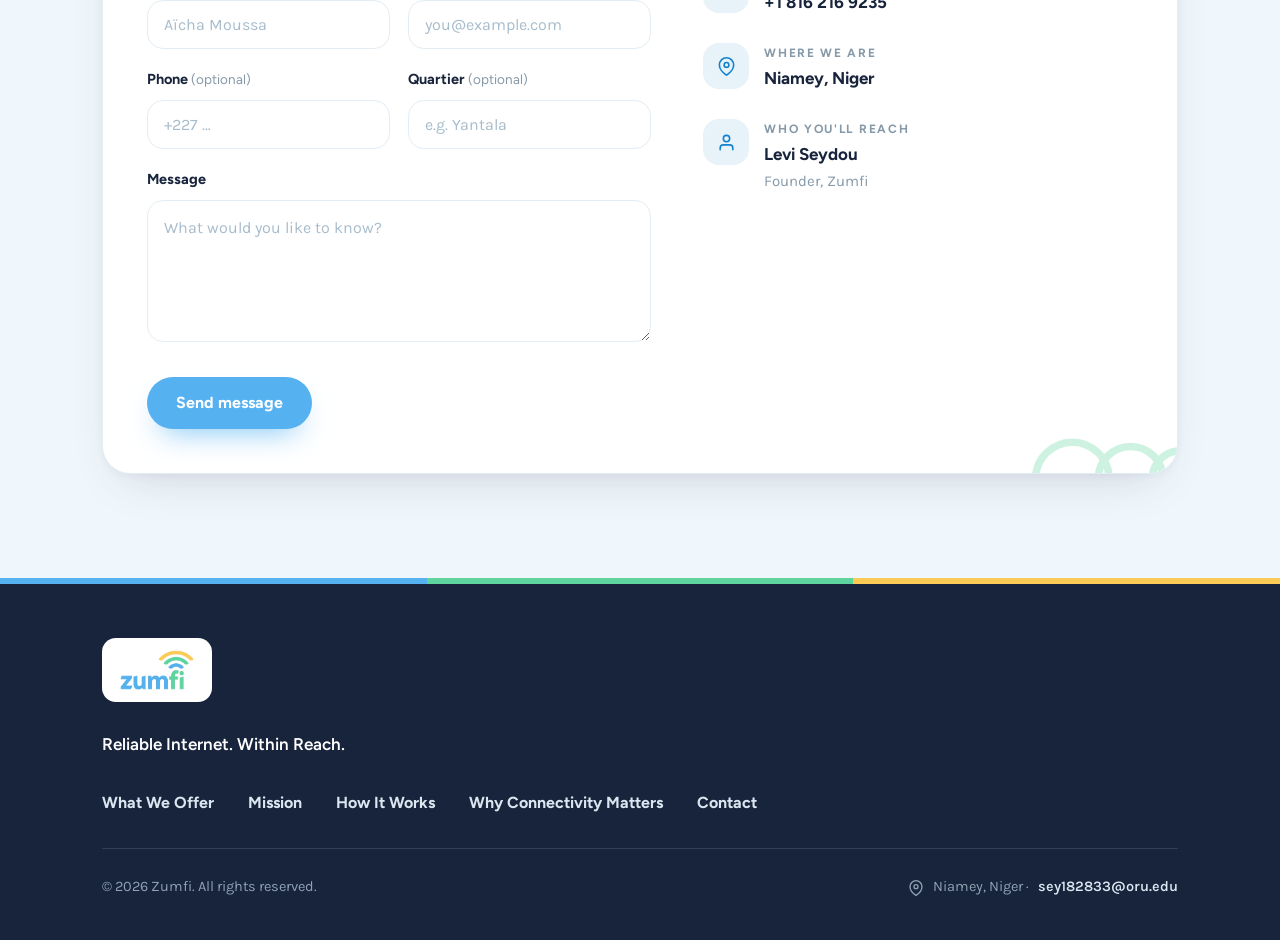
==== commit 09885398: "Keep partner-only material off the public page The Launch Roadmap is marked "for partners and suppor" ====
--- a/export/zumfi-site/index.html
+++ b/export/zumfi-site/index.html
@@ -192,21 +192,12 @@
   .row p { font-size: 16px; max-width: 54ch; }
   .row .go { color: var(--blue); padding-top: 12px; justify-self: end; }
 
-  /* ---------- road to launch ---------- */
-  .road { margin-top: 46px; border-top: 1px solid var(--line); }
-  .road-item { display: grid; grid-template-columns: 58px 1fr; gap: 20px; align-items: start;
-               padding: 24px 0; border-bottom: 1px solid var(--line); }
-  .road-item .n { font-family: var(--fd); font-weight: 800; font-size: 13px; letter-spacing: .1em;
-                  color: #a9bdcb; padding-top: 5px; }
-  .road-item h3 { font-size: 19.5px; margin-bottom: 5px; }
-  .road-item p { font-size: 15.5px; max-width: 62ch; }
-  .road-item.later .n { color: var(--green); }
-  .road-item.later h3::after { content: " · later"; font-weight: 600; color: var(--muted); font-size: 15px; letter-spacing: 0; }
+  /* ---------- licensing band ---------- */
   .pledge { display: flex; gap: 14px; align-items: flex-start; margin-top: 38px;
             background: var(--pale); border-radius: var(--r); padding: 26px 28px; }
   .pledge svg { flex: none; margin-top: 3px; color: var(--blue-deep); }
   .pledge strong { font-family: var(--fd); color: var(--ink); }
-  .team-note { margin-top: 26px; font-size: 15.5px; color: var(--muted); max-width: 62ch; }
+  .pledge p { font-size: 16px; }
 
   /* ---------- launching panel ---------- */
   .panel { border-radius: var(--r); overflow: hidden; box-shadow: var(--shadow); position: relative; }
@@ -306,7 +297,6 @@
     .brand img { height: 34px; }
     .card { padding: 26px 22px 30px; }
     .offer-card { padding: 30px 24px 34px; }
-    .road-item { grid-template-columns: 1fr; gap: 4px; }
     .pledge { padding: 22px 20px; }
     .cards { grid-template-columns: 1fr; }
     .row { grid-template-columns: 34px 1fr; gap: 6px 12px; padding: 24px 0; }
@@ -464,12 +454,12 @@
           </span>
           <p class="kind">Phase one · starting now</p>
           <h3>Village Hotspots</h3>
-          <p>A satellite dish, a router, and an antenna on a pole bring WiFi to a village centre.
+          <p>A hotspot at the village centre brings WiFi to where people already gather.
           A local vendor sells access, and people nearby connect with their phones.</p>
           <ul>
-            <li><svg width="17" height="17" viewBox="0 0 24 24" fill="none" stroke="currentColor" stroke-width="2.6" stroke-linecap="round" stroke-linejoin="round" aria-hidden="true"><polyline points="20 6 9 17 4 12"/></svg> <span>Works on its own — no tower needed, even where there is no cell signal</span></li>
+            <li><svg width="17" height="17" viewBox="0 0 24 24" fill="none" stroke="currentColor" stroke-width="2.6" stroke-linecap="round" stroke-linejoin="round" aria-hidden="true"><polyline points="20 6 9 17 4 12"/></svg> <span>Works even where the cell signal is weak or missing</span></li>
             <li><svg width="17" height="17" viewBox="0 0 24 24" fill="none" stroke="currentColor" stroke-width="2.6" stroke-linecap="round" stroke-linejoin="round" aria-hidden="true"><polyline points="20 6 9 17 4 12"/></svg> <span>Pay the vendor by the hour, day, week or month</span></li>
-            <li><svg width="17" height="17" viewBox="0 0 24 24" fill="none" stroke="currentColor" stroke-width="2.6" stroke-linecap="round" stroke-linejoin="round" aria-hidden="true"><polyline points="20 6 9 17 4 12"/></svg> <span>Sited where people already gather: a market, a bus stop, a school</span></li>
+            <li><svg width="17" height="17" viewBox="0 0 24 24" fill="none" stroke="currentColor" stroke-width="2.6" stroke-linecap="round" stroke-linejoin="round" aria-hidden="true"><polyline points="20 6 9 17 4 12"/></svg> <span>Find it where people already gather — a market, a shop, the village centre</span></li>
           </ul>
           <svg class="arcs" viewBox="0 0 176 82" aria-hidden="true"><use href="#arcmark"/></svg>
         </div>
@@ -498,46 +488,52 @@
     <div class="wrap">
       <div class="section-head narrow center" style="margin-left:auto;margin-right:auto;">
         <p class="eyebrow">How it works</p>
-        <h2>One kit. One village online.</h2>
-        <p class="lead">The village kit stands on its own — no tower needed. A dish pulls the signal in,
-        a router runs the hotspot, and an antenna spreads it across the village centre.</p>
+        <h2>WiFi where you already are.</h2>
+        <p class="lead">A Zumfi hotspot sits at the heart of the village. You buy access from a local
+        vendor and connect with the phone already in your pocket.</p>
       </div>
 
       <div class="cards">
         <div class="card">
           <span class="n">01</span>
           <span class="ic" aria-hidden="true">
-            <svg width="24" height="24" viewBox="0 0 24 24" fill="none" stroke="currentColor" stroke-width="2" stroke-linecap="round" stroke-linejoin="round"><path d="M13 7 9 3 5 7l4 4"/><path d="m17 11 4 4-4 4-4-4"/><path d="m8 12 4 4 6-6-4-4Z"/><path d="m16 8 3-3"/><path d="M9 21a6 6 0 0 0-6-6"/></svg>
-          </span>
-          <h3>Internet from space</h3>
-          <p>A satellite dish on the vendor's roof pulls the connection in from above, working even where there is no cell signal at all.</p>
+            <svg width="24" height="24" viewBox="0 0 24 24" fill="none" stroke="currentColor" stroke-width="2" stroke-linecap="round" stroke-linejoin="round"><path d="M5 12.55a11 11 0 0 1 14.08 0"/><path d="M1.42 9a16 16 0 0 1 21.16 0"/><path d="M8.53 16.11a6 6 0 0 1 6.95 0"/><line x1="12" y1="20" x2="12.01" y2="20"/></svg>
+          </span>
+          <h3>A hotspot in the village</h3>
+          <p>WiFi at the market, the shop, the village centre — the places people already gather.</p>
           <svg class="arcs" viewBox="0 0 176 82" aria-hidden="true"><use href="#arcmark"/></svg>
         </div>
         <div class="card">
           <span class="n">02</span>
           <span class="ic" aria-hidden="true">
-            <svg width="24" height="24" viewBox="0 0 24 24" fill="none" stroke="currentColor" stroke-width="2" stroke-linecap="round" stroke-linejoin="round"><rect x="2" y="14" width="20" height="8" rx="2"/><path d="M6.01 18H6"/><path d="M10.01 18H10"/><path d="M15 10v4"/><path d="M17.84 7.17a4 4 0 0 0-5.66 0"/><path d="M20.66 4.34a8 8 0 0 0-11.31 0"/></svg>
-          </span>
-          <h3>The brain in the shop</h3>
-          <p>A router runs the hotspot — the logins, the time limits, and the access codes the vendor sells.</p>
+            <svg width="24" height="24" viewBox="0 0 24 24" fill="none" stroke="currentColor" stroke-width="2" stroke-linecap="round" stroke-linejoin="round"><path d="m2 7 4.41-4.41A2 2 0 0 1 7.83 2h8.34a2 2 0 0 1 1.42.59L22 7"/><path d="M4 12v8a2 2 0 0 0 2 2h12a2 2 0 0 0 2-2v-8"/><path d="M15 22v-4a2 2 0 0 0-2-2h-2a2 2 0 0 0-2 2v4"/><path d="M2 7h20"/></svg>
+          </span>
+          <h3>Buy access from a local vendor</h3>
+          <p>Someone from the village sells you access by the hour, the day, the week or the month.</p>
           <svg class="arcs" viewBox="0 0 176 82" aria-hidden="true"><use href="#arcmark"/></svg>
         </div>
         <div class="card">
           <span class="n">03</span>
           <span class="ic" aria-hidden="true">
-            <svg width="24" height="24" viewBox="0 0 24 24" fill="none" stroke="currentColor" stroke-width="2" stroke-linecap="round" stroke-linejoin="round"><path d="M5 12.55a11 11 0 0 1 14.08 0"/><path d="M1.42 9a16 16 0 0 1 21.16 0"/><path d="M8.53 16.11a6 6 0 0 1 6.95 0"/><line x1="12" y1="20" x2="12.01" y2="20"/></svg>
-          </span>
-          <h3>WiFi all around</h3>
-          <p>An antenna high on a pole covers the village centre. People buy a code from the vendor and join the WiFi.</p>
+            <svg width="24" height="24" viewBox="0 0 24 24" fill="none" stroke="currentColor" stroke-width="2" stroke-linecap="round" stroke-linejoin="round"><rect width="14" height="20" x="5" y="2" rx="2" ry="2"/><path d="M12 18h.01"/></svg>
+          </span>
+          <h3>Connect your phone</h3>
+          <p>Enter your code and you're online. Nothing to install, and nothing to set up at home.</p>
           <svg class="arcs" viewBox="0 0 176 82" aria-hidden="true"><use href="#arcmark"/></svg>
         </div>
       </div>
 
       <p class="quote" style="margin-top:46px;">
-        A good site is a busy one — a market, a bus stop, a school — with a clear view of the sky,
-        steady power, and a trusted local vendor. An experienced wireless operator works in
-        partnership with Zumfi, guiding network design and equipment.
+        The connection comes in by satellite, so a Zumfi hotspot works even where the cell signal
+        is weak or missing altogether.
       </p>
+
+      <div class="pledge">
+        <svg width="20" height="20" viewBox="0 0 24 24" fill="none" stroke="currentColor" stroke-width="2" stroke-linecap="round" stroke-linejoin="round" aria-hidden="true"><path d="M12 22s8-4 8-10V5l-8-3-8 3v7c0 6 8 10 8 10z"/></svg>
+        <p><strong>Licensed and compliant.</strong> Zumfi will operate only under a full ARCEP
+        licence, with all equipment approved and lawfully imported. No paid service begins before
+        the licence is granted.</p>
+      </div>
     </div>
   </section>
 
@@ -599,47 +595,8 @@
     </div>
   </section>
 
-  <!-- ================= road to launch ================= -->
-  <section class="section" id="roadmap">
-    <div class="wrap">
-      <div class="section-head narrow" style="margin-bottom:0;">
-        <p class="eyebrow">The road to launch</p>
-        <h2>Licensed first, then switched on.</h2>
-        <p class="lead">Zumfi is working through the steps in order — registration, licensing, and a
-        first village site — before a single code is sold.</p>
-      </div>
-
-      <div class="road">
-        <div class="road-item"><span class="n">01</span>
-          <div><h3>Groundwork</h3><p>Legal counsel engaged in Niamey, and the first village sites scouted.</p></div></div>
-        <div class="road-item"><span class="n">02</span>
-          <div><h3>Company registered</h3><p>Zumfi registered as a Niger company, with its office in Niamey.</p></div></div>
-        <div class="road-item"><span class="n">03</span>
-          <div><h3>Licence application filed</h3><p>An operator application filed for review by ARCEP, the telecom regulator.</p></div></div>
-        <div class="road-item"><span class="n">04</span>
-          <div><h3>First village kit arrives</h3><p>The kit imported and approved for use in Niger.</p></div></div>
-        <div class="road-item"><span class="n">05</span>
-          <div><h3>First village ready</h3><p>Installed and tested, the vendor trained, ready to switch on.</p></div></div>
-        <div class="road-item"><span class="n">06</span>
-          <div><h3>First village goes live</h3><p>Licence granted, the first hotspot opens, and more villages follow.</p></div></div>
-        <div class="road-item later"><span class="n">07</span>
-          <div><h3>Home internet</h3><p>Once the villages are growing, a tower in Niamey brings households online.</p></div></div>
-      </div>
-
-      <p class="team-note">We start lean — Levi, a field supervisor, and a local vendor in each
-      village. Every new village adds a vendor, and the team grows with it.</p>
-
-      <div class="pledge">
-        <svg width="20" height="20" viewBox="0 0 24 24" fill="none" stroke="currentColor" stroke-width="2" stroke-linecap="round" stroke-linejoin="round" aria-hidden="true"><path d="M12 22s8-4 8-10V5l-8-3-8 3v7c0 6 8 10 8 10z"/></svg>
-        <p><strong>Fully licensed from day one.</strong> Zumfi will operate only under a full ARCEP
-        licence, with all equipment approved and lawfully imported. No paid service begins before
-        the licence is granted.</p>
-      </div>
-    </div>
-  </section>
-
   <!-- ================= launching in Niamey ================= -->
-  <section class="section section-pale" id="niamey">
+  <section class="section" id="niamey">
     <div class="wrap">
       <div class="panel">
         <div class="panel-media">
@@ -669,7 +626,7 @@
   </section>
 
   <!-- ================= contact ================= -->
-  <section class="section" id="contact">
+  <section class="section section-pale" id="contact">
     <div class="wrap">
       <div class="section-head narrow center" style="margin-left:auto;margin-right:auto;">
         <p class="eyebrow">Contact</p>
@@ -679,7 +636,7 @@
       </div>
 
       <div class="contact-card">
-        <a class="reach" href="mailto:sey182833@oru.edu">
+        <a class="reach" href="mailto:sey182833@oru.edu" target="_blank" rel="noopener">
           <span class="ic" aria-hidden="true">
             <svg width="26" height="26" viewBox="0 0 24 24" fill="none" stroke="currentColor" stroke-width="2" stroke-linecap="round" stroke-linejoin="round"><path d="M21 11.5a8.38 8.38 0 0 1-9 8.4 8.5 8.5 0 0 1-3.8-.9L3 21l1.9-5.2A8.38 8.38 0 0 1 4 11.5a8.5 8.5 0 0 1 8.5-8.5A8.38 8.38 0 0 1 21 11.5z"/></svg>
           </span>
@@ -713,14 +670,14 @@
           </form>
           <div class="sent" id="sent-panel">
             <h3>Message sent — thank you.</h3>
-            <p>We'll reply within two business days. If it's urgent, call <a href="tel:+18162169235">+1 816 216 9235</a>.</p>
+            <p>We'll reply within two business days. If it's urgent, call <a href="tel:+18162169235" target="_blank" rel="noopener">+1 816 216 9235</a>.</p>
           </div>
         </div>
 
         <div>
           <div class="detail">
             <span class="ic" aria-hidden="true"><svg width="19" height="19" viewBox="0 0 24 24" fill="none" stroke="currentColor" stroke-width="2" stroke-linecap="round" stroke-linejoin="round"><path d="M22 16.92v3a2 2 0 0 1-2.18 2 19.79 19.79 0 0 1-8.63-3.07 19.5 19.5 0 0 1-6-6 19.79 19.79 0 0 1-3.07-8.67A2 2 0 0 1 4.11 2h3a2 2 0 0 1 2 1.72c.13.96.36 1.9.7 2.81a2 2 0 0 1-.45 2.11L8.09 9.91a16 16 0 0 0 6 6l1.27-1.27a2 2 0 0 1 2.11-.45c.9.34 1.85.57 2.81.7A2 2 0 0 1 22 16.92z"/></svg></span>
-            <div><p class="k">Phone</p><a class="v" href="tel:+18162169235">+1 816 216 9235</a></div>
+            <div><p class="k">Phone</p><a class="v" href="tel:+18162169235" target="_blank" rel="noopener">+1 816 216 9235</a></div>
           </div>
           <div class="detail">
             <span class="ic" aria-hidden="true"><svg width="19" height="19" viewBox="0 0 24 24" fill="none" stroke="currentColor" stroke-width="2" stroke-linecap="round" stroke-linejoin="round"><path d="M21 10c0 7-9 13-9 13s-9-6-9-13a9 9 0 0 1 18 0z"/><circle cx="12" cy="10" r="3"/></svg></span>
@@ -748,14 +705,13 @@
       <a href="#mission">Mission</a>
       <a href="#how">How It Works</a>
       <a href="#why">Why Connectivity Matters</a>
-      <a href="#roadmap">Road to Launch</a>
       <a href="#contact">Contact</a>
     </nav>
     <div class="foot-base">
       <p>© 2026 Zumfi. All rights reserved.</p>
       <p class="where">
         <svg width="16" height="16" viewBox="0 0 24 24" fill="none" stroke="currentColor" stroke-width="2" stroke-linecap="round" stroke-linejoin="round" aria-hidden="true"><path d="M21 10c0 7-9 13-9 13s-9-6-9-13a9 9 0 0 1 18 0z"/><circle cx="12" cy="10" r="3"/></svg>
-        Niamey, Niger · <a href="mailto:sey182833@oru.edu">sey182833@oru.edu</a>
+        Niamey, Niger · <a href="mailto:sey182833@oru.edu" target="_blank" rel="noopener">sey182833@oru.edu</a>
       </p>
     </div>
   </div>
@@ -773,6 +729,9 @@
 
     form.addEventListener('submit', function (e) {
       e.preventDefault();
+      // In an embedded preview there is no Netlify endpoint to post to; show the
+      // fallback rather than navigating the frame to a POST it cannot answer.
+      var framed = window.self !== window.top;
       status.textContent = '';
       status.classList.remove('error');
       var label = btn.textContent;
@@ -780,6 +739,14 @@
       btn.style.opacity = '.65';
       btn.textContent = 'Sending…';
 
+      if (framed) {
+        btn.disabled = false; btn.style.opacity = '1'; btn.innerHTML = label;
+        status.classList.add('error');
+        status.innerHTML = 'This is a preview — the form sends for real once the site is ' +
+          'deployed. Until then, email <a href="mailto:sey182833@oru.edu" target="_blank" ' +
+          'rel="noopener">sey182833@oru.edu</a>.';
+        return;
+      }
       fetch(form.getAttribute('action') || window.location.pathname, {
         method: 'POST',
         headers: { 'Content-Type': 'application/x-www-form-urlencoded' },
@@ -794,8 +761,8 @@
         btn.textContent = label;
         status.classList.add('error');
         status.innerHTML = 'Sorry — that didn\'t send. Please email ' +
-          '<a href="mailto:sey182833@oru.edu">sey182833@oru.edu</a> or call ' +
-          '<a href="tel:+18162169235">+1 816 216 9235</a>.';
+          '<a href="mailto:sey182833@oru.edu" target="_blank" rel="noopener">sey182833@oru.edu</a> or call ' +
+          '<a href="tel:+18162169235" target="_blank" rel="noopener">+1 816 216 9235</a>.';
       });
     });
   })();
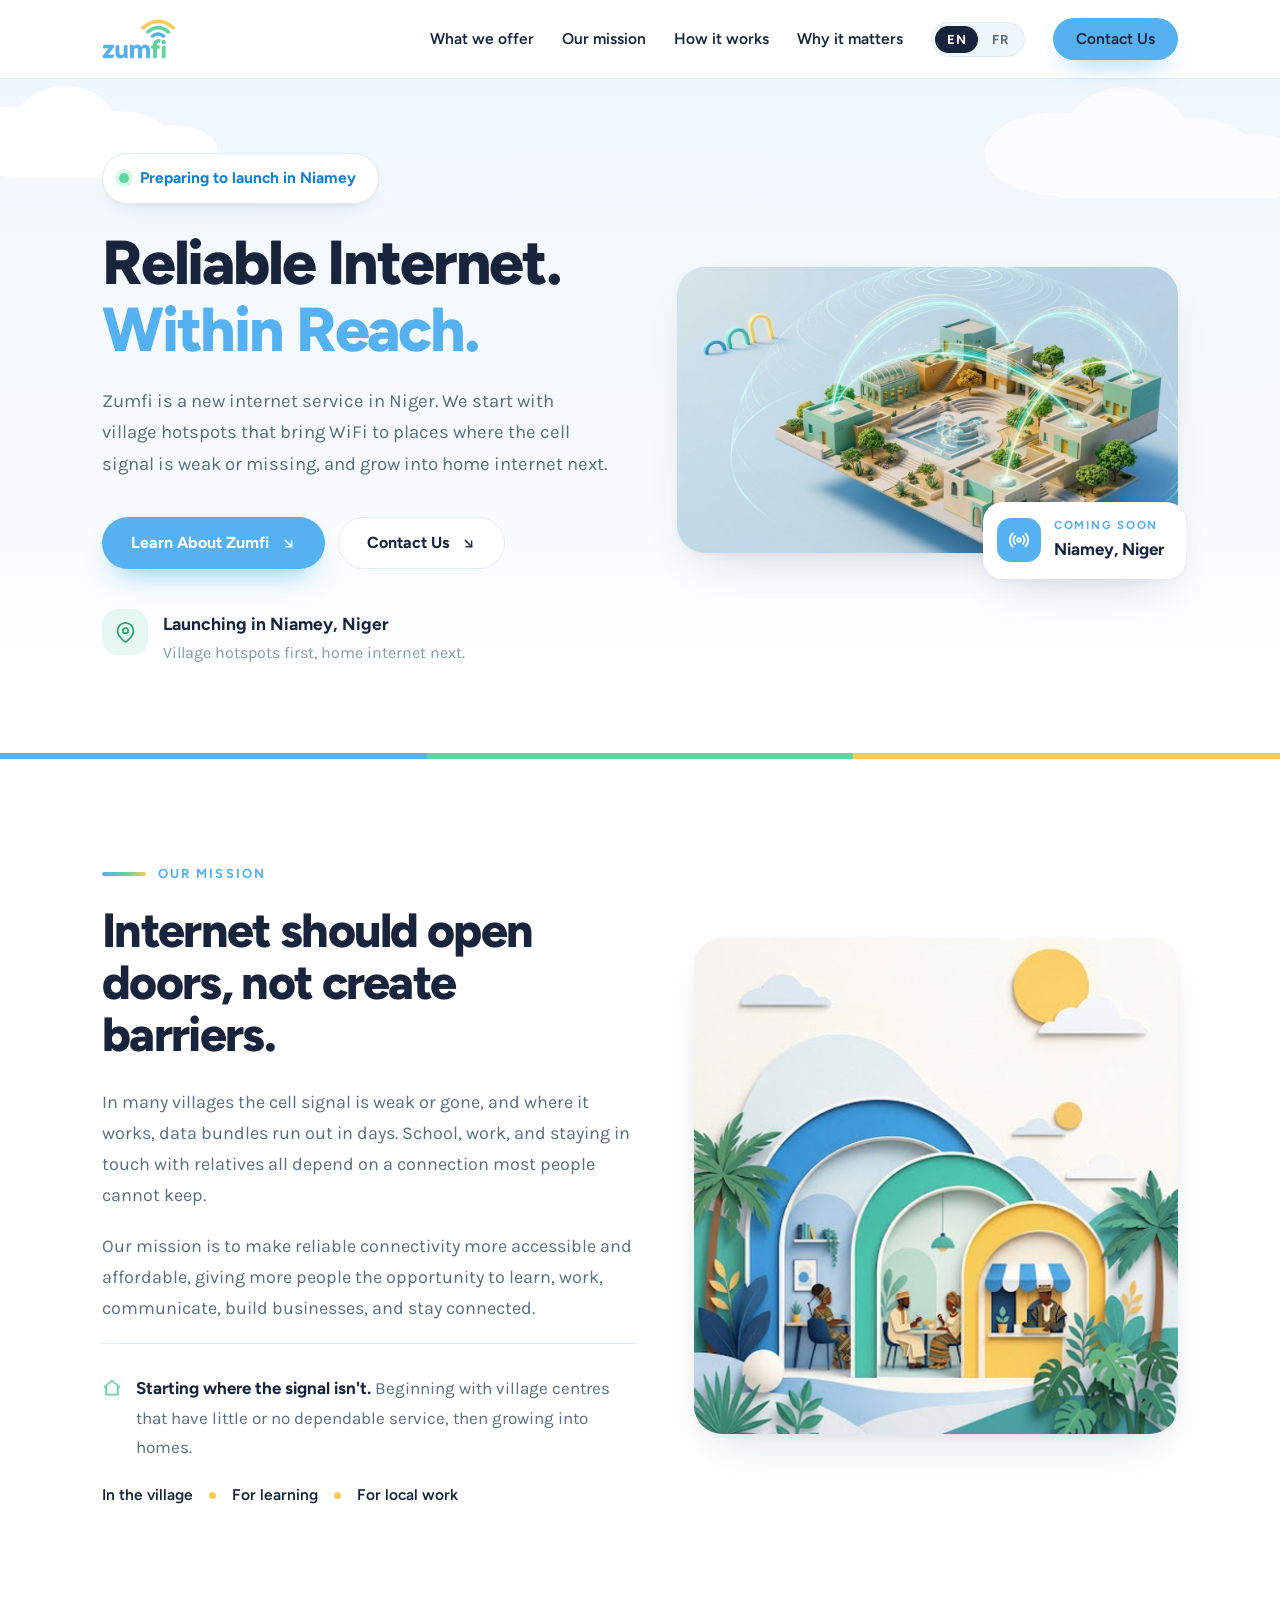
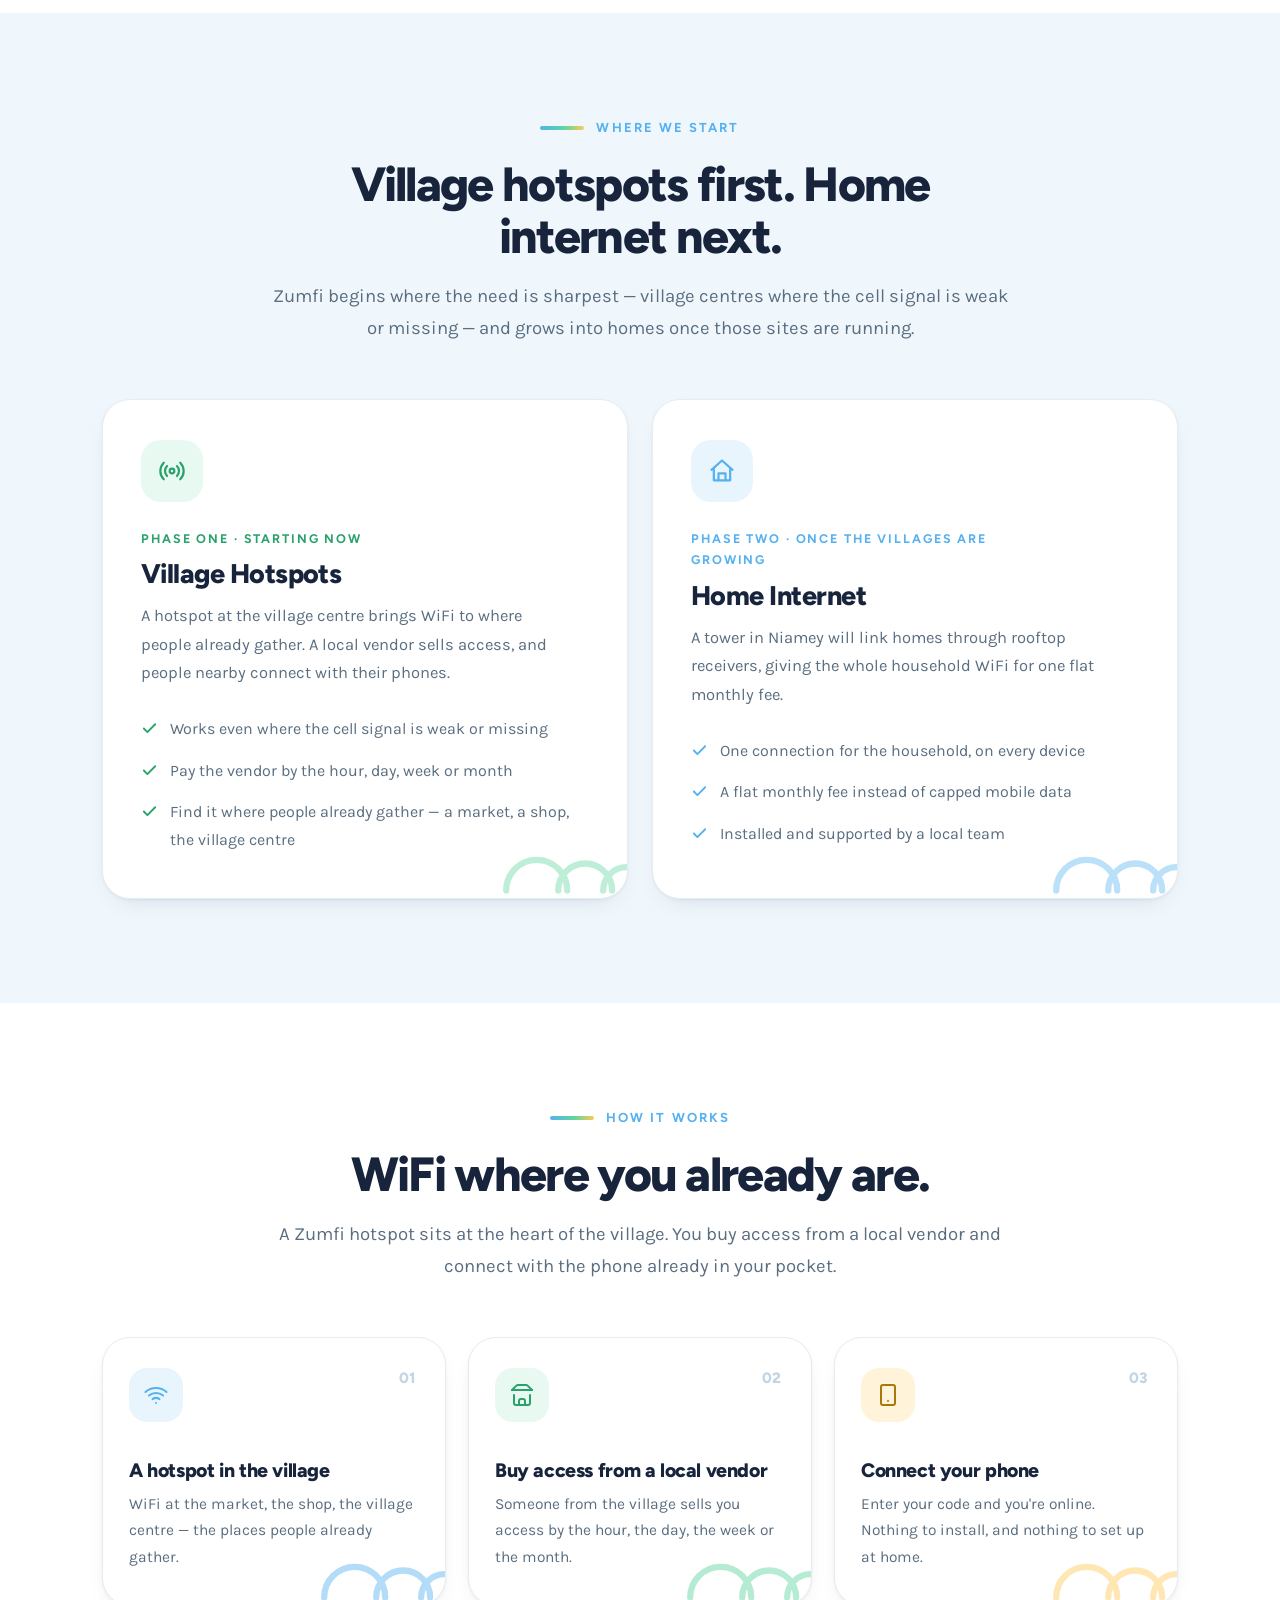
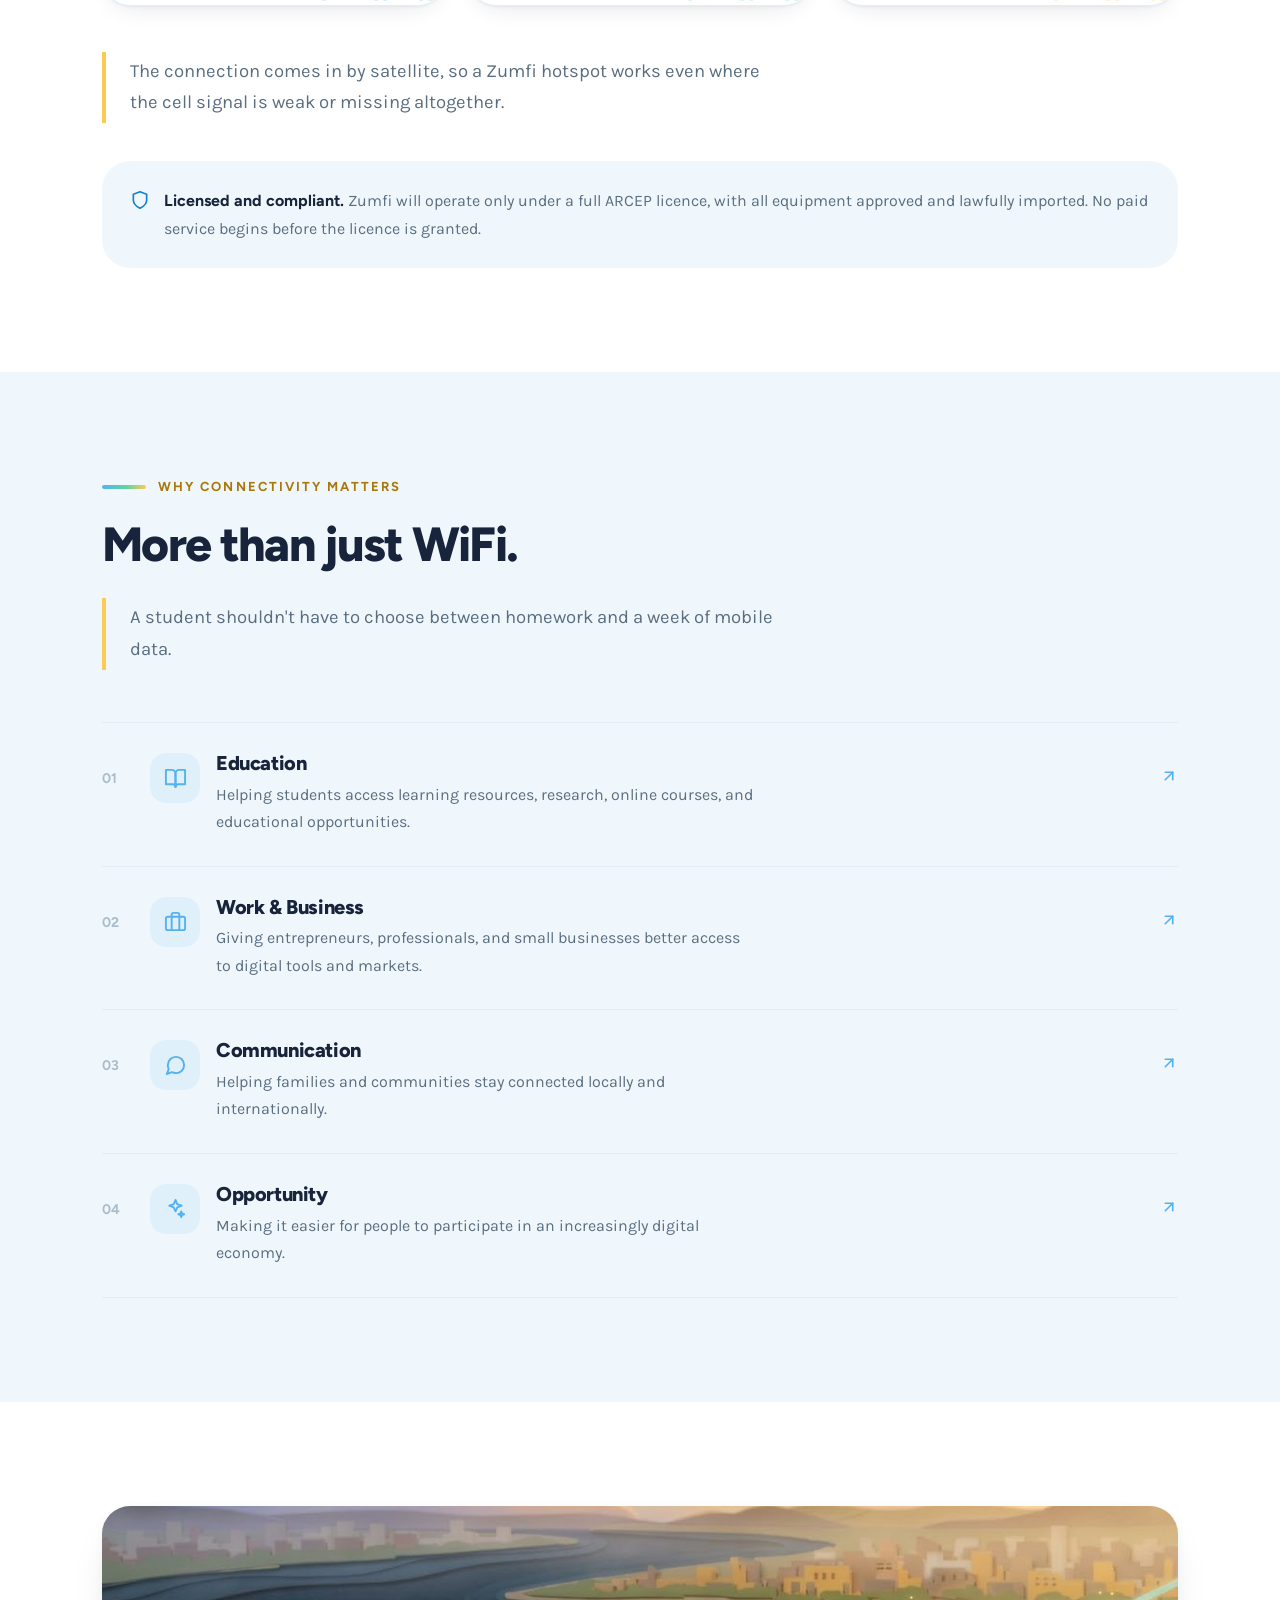
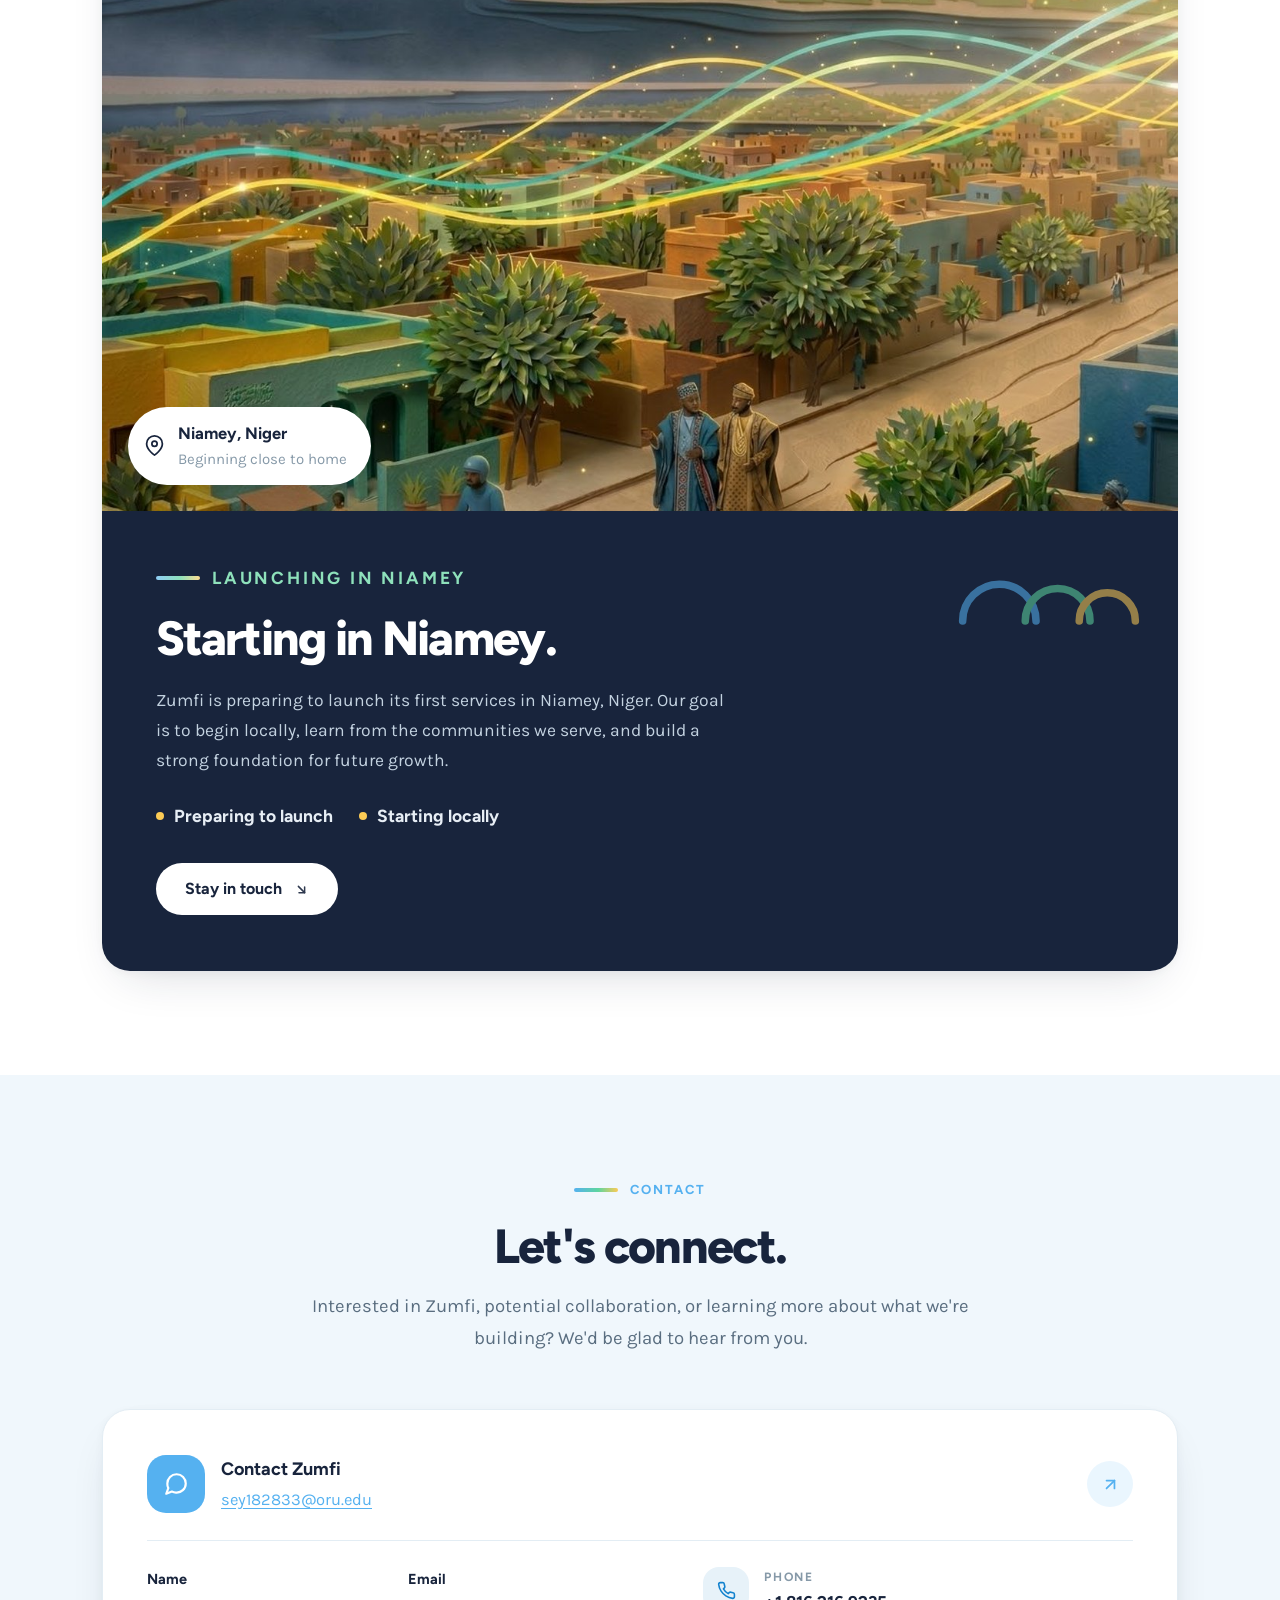
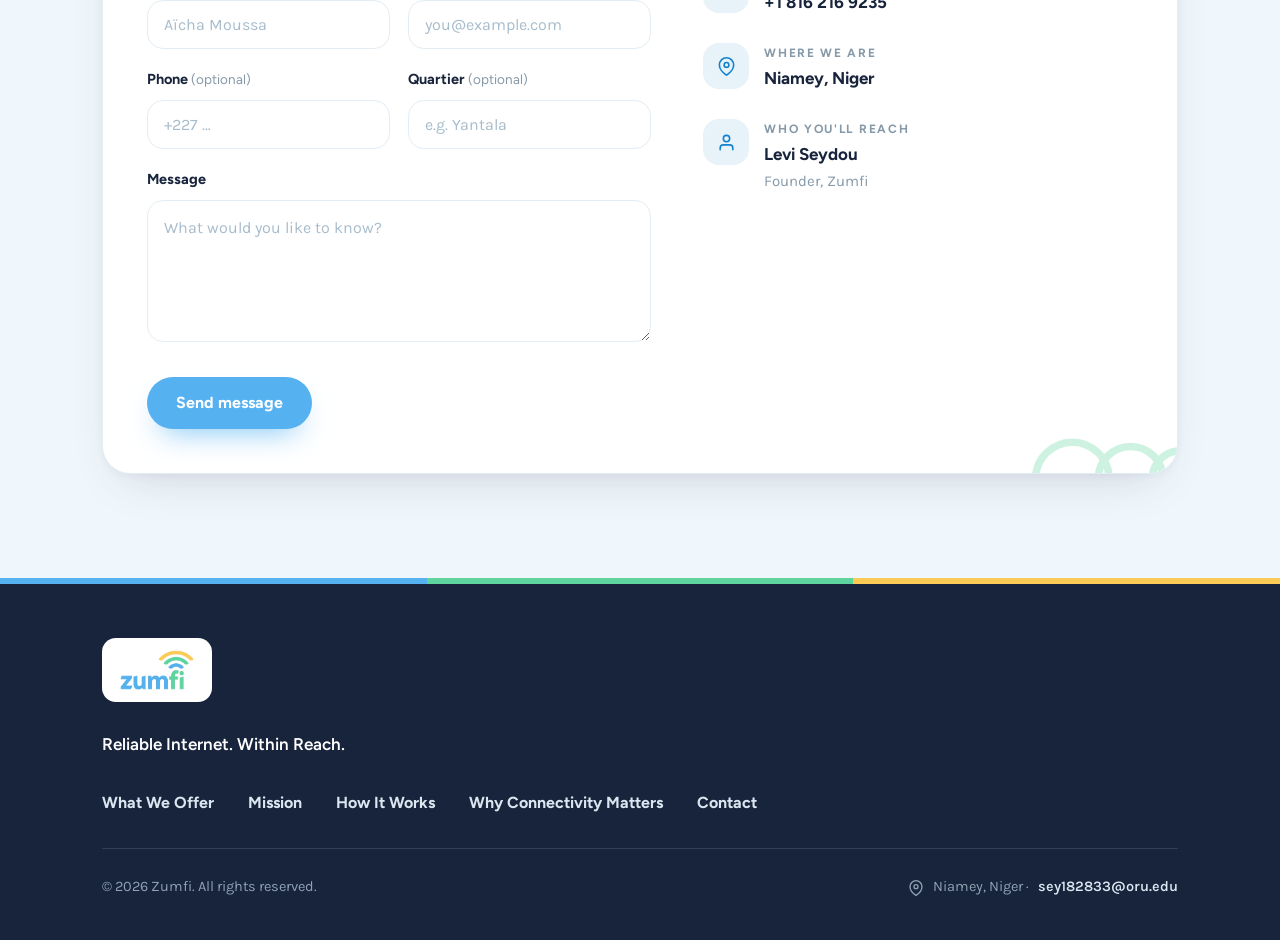
==== commit e5104fa2: "Add an EN/FR language switch Niger's official language is French, so the page now ships in both. An " ====
--- a/export/zumfi-site/index.html
+++ b/export/zumfi-site/index.html
@@ -87,8 +87,19 @@
   .site-header .wrap { display: flex; align-items: center; gap: 18px; height: 78px; }
   .brand img { height: 40px; width: auto; display: block; }
   .nav { display: flex; align-items: center; gap: 28px; margin-left: auto; }
-  .nav a { font-family: var(--fd); font-weight: 600; font-size: 15.5px; color: var(--ink); text-decoration: none; }
+  .nav a { font-family: var(--fd); font-weight: 600; font-size: 15.5px; color: var(--ink); text-decoration: none; white-space: nowrap; }
   .nav a:hover { color: var(--blue); }
+
+  /* ---------- language toggle ---------- */
+  .lang { display: flex; align-items: center; gap: 2px; flex: none; background: var(--pale);
+          border: 1px solid var(--line); border-radius: 999px; padding: 3px; }
+  .lang button { font-family: var(--fd); font-weight: 700; font-size: 13px; letter-spacing: .06em;
+                 color: var(--body); background: none; border: 0; border-radius: 999px;
+                 padding: 7px 12px; line-height: 1; cursor: pointer;
+                 transition: background-color .18s, color .18s; }
+  .lang button:hover { color: var(--ink); }
+  .lang button[aria-pressed="true"] { background: var(--ink); color: #fff; cursor: default; }
+  .lang button:focus-visible { outline: 3px solid rgba(85,177,240,.5); outline-offset: 2px; }
 
   /* ---------- sky + clouds ---------- */
   .sky { position: relative; overflow: hidden;
@@ -275,6 +286,10 @@
   .foot-base a { color: #dbe6f0; text-decoration: none; font-weight: 600; }
 
   /* ---------- responsive ---------- */
+  @media (max-width: 1080px) {
+    .nav { gap: 17px; }
+    .site-header .wrap { gap: 14px; }
+  }
   @media (max-width: 940px) {
     .hero-grid, .mission-grid, .contact-grid { grid-template-columns: 1fr; gap: 42px; }
     .cards { grid-template-columns: 1fr; }
@@ -294,6 +309,7 @@
     :root { --gutter: 18px; --r: 22px; }
     body { font-size: 16.5px; }
     .site-header .wrap { height: 68px; }
+    .lang button { padding: 7px 10px; font-size: 12.5px; }
     .brand img { height: 34px; }
     .card { padding: 26px 22px 30px; }
     .offer-card { padding: 30px 24px 34px; }
@@ -316,7 +332,7 @@
 </style>
 </head>
 <body>
-<a class="skip" href="#main">Skip to content</a>
+<a class="skip" href="#main" data-fr="Aller au contenu">Skip to content</a>
 
 <svg width="0" height="0" style="position:absolute" aria-hidden="true"><defs>
   <g id="cloud">
@@ -338,13 +354,17 @@
 
 <header class="site-header">
   <div class="wrap">
-    <a class="brand" href="#top" aria-label="Zumfi — home"><img src="assets/zumfi-logo.png" alt="Zumfi"></a>
-    <nav class="nav" aria-label="Main">
-      <a href="#offer">What we offer</a>
-      <a href="#mission">Our mission</a>
-      <a href="#how">How it works</a>
-      <a href="#why">Why it matters</a>
-      <a class="btn btn-primary btn-sm" href="#contact">Contact Us</a>
+    <a class="brand" href="#top" aria-label="Zumfi — home" data-fr-aria="Zumfi — accueil"><img src="assets/zumfi-logo.png" alt="Zumfi"></a>
+    <nav class="nav" aria-label="Main" data-fr-aria="Navigation principale">
+      <a href="#offer" data-fr="Offres">What we offer</a>
+      <a href="#mission" data-fr="Notre mission">Our mission</a>
+      <a href="#how" data-fr="Fonctionnement">How it works</a>
+      <a href="#why" data-fr="Pourquoi Zumfi">Why it matters</a>
+      <div class="lang" role="group" aria-label="Language" data-fr-aria="Langue">
+        <button type="button" lang="en" data-set-lang="en" aria-pressed="true">EN</button>
+        <button type="button" lang="fr" data-set-lang="fr" aria-pressed="false">FR</button>
+      </div>
+      <a class="btn btn-primary btn-sm" href="#contact" data-fr="Contact">Contact Us</a>
     </nav>
   </div>
 </header>
@@ -363,19 +383,19 @@
       <div class="wrap">
         <div class="hero-grid">
           <div>
-            <p class="badge"><span class="dot"></span> Preparing to launch in Niamey</p>
-            <h1>Reliable Internet. <span class="b2">Within Reach.</span></h1>
-            <p class="lead">
+            <p class="badge"><span class="dot"></span><span data-fr="Lancement en préparation à Niamey">Preparing to launch in Niamey</span></p>
+            <h1><span data-fr="Un internet fiable.">Reliable Internet.</span> <span class="b2" data-fr="À votre portée.">Within Reach.</span></h1>
+            <p class="lead" data-fr="Zumfi est un nouveau service internet au Niger. Nous commençons par des points WiFi au village, là où le réseau mobile est faible ou absent, puis nous étendrons l'internet à domicile.">
               Zumfi is a new internet service in Niger. We start with village hotspots that bring
               WiFi to places where the cell signal is weak or missing, and grow into home internet next.
             </p>
             <div class="hero-cta">
               <a class="btn btn-primary" href="#mission">
-                Learn About Zumfi
+                <span data-fr="Découvrir Zumfi">Learn About Zumfi</span>
                 <svg width="15" height="15" viewBox="0 0 24 24" fill="none" stroke="currentColor" stroke-width="2.4" stroke-linecap="round" stroke-linejoin="round" aria-hidden="true"><line x1="7" y1="7" x2="17" y2="17"/><polyline points="17 8 17 17 8 17"/></svg>
               </a>
               <a class="btn btn-ghost" href="#contact">
-                Contact Us
+                <span data-fr="Nous contacter">Contact Us</span>
                 <svg width="15" height="15" viewBox="0 0 24 24" fill="none" stroke="currentColor" stroke-width="2.4" stroke-linecap="round" stroke-linejoin="round" aria-hidden="true"><line x1="7" y1="7" x2="17" y2="17"/><polyline points="17 8 17 17 8 17"/></svg>
               </a>
             </div>
@@ -383,20 +403,21 @@
               <span class="pin" aria-hidden="true">
                 <svg width="21" height="21" viewBox="0 0 24 24" fill="none" stroke="currentColor" stroke-width="2" stroke-linecap="round" stroke-linejoin="round"><path d="M21 10c0 7-9 13-9 13s-9-6-9-13a9 9 0 0 1 18 0z"/><circle cx="12" cy="10" r="3"/></svg>
               </span>
-              <span><strong>Launching in Niamey, Niger</strong>
-              <span>Village hotspots first, home internet next.</span></span>
+              <span><strong data-fr="Lancement à Niamey, au Niger">Launching in Niamey, Niger</strong>
+              <span data-fr="Les points WiFi au village d'abord, l'internet à domicile ensuite.">Village hotspots first, home internet next.</span></span>
             </div>
           </div>
 
           <div class="art-wrap">
             <img class="art" src="assets/hero-village.jpg" width="1240" height="706"
-                 alt="A village of flat-roofed homes around a central square, with glowing arcs of connection linking receivers on the rooftops">
+                 alt="A village of flat-roofed homes around a central square, with glowing arcs of connection linking receivers on the rooftops"
+                 data-fr-alt="Un village de maisons à toit plat autour d'une place centrale, relié par des arcs lumineux entre des récepteurs installés sur les toits">
 
             <div class="chip">
               <span class="ic" aria-hidden="true">
                 <svg width="22" height="22" viewBox="0 0 24 24" fill="none" stroke="currentColor" stroke-width="2" stroke-linecap="round" stroke-linejoin="round"><circle cx="12" cy="12" r="2"/><path d="M16.24 7.76a6 6 0 0 1 0 8.49M7.76 16.24a6 6 0 0 1 0-8.49M19.07 4.93a10 10 0 0 1 0 14.14M4.93 19.07a10 10 0 0 1 0-14.14"/></svg>
               </span>
-              <span><span class="k">Coming soon</span><span class="v">Niamey, Niger</span></span>
+              <span><span class="k" data-fr="Bientôt">Coming soon</span><span class="v">Niamey, Niger</span></span>
             </div>
           </div>
         </div>
@@ -410,28 +431,29 @@
     <div class="wrap">
       <div class="mission-grid">
         <div class="mission-copy">
-          <p class="eyebrow">Our mission</p>
-          <h2>Internet should open doors, not create barriers.</h2>
-          <p class="big" style="margin-top:26px;">
+          <p class="eyebrow" data-fr="Notre mission">Our mission</p>
+          <h2 data-fr="L'internet doit ouvrir des portes, pas en fermer.">Internet should open doors, not create barriers.</h2>
+          <p class="big" style="margin-top:26px;" data-fr="Dans beaucoup de villages, le réseau mobile est faible ou inexistant, et là où il fonctionne, les forfaits de données s'épuisent en quelques jours. L'école, le travail et les nouvelles de la famille dépendent tous d'une connexion que la plupart des gens n'arrivent pas à garder.">
             In many villages the cell signal is weak or gone, and where it works, data bundles run
             out in days. School, work, and staying in touch with relatives all depend on a connection
             most people cannot keep.
           </p>
-          <p class="big">
+          <p class="big" data-fr="Notre mission est de rendre une connexion fiable plus accessible et plus abordable, afin que davantage de personnes puissent apprendre, travailler, communiquer, créer des entreprises et rester en contact.">
             Our mission is to make reliable connectivity more accessible and affordable, giving more
             people the opportunity to learn, work, communicate, build businesses, and stay connected.
           </p>
           <p class="focus">
             <svg width="20" height="20" viewBox="0 0 24 24" fill="none" stroke="currentColor" stroke-width="2" stroke-linecap="round" stroke-linejoin="round" aria-hidden="true"><path d="M3 11l9-8 9 8"/><path d="M5 10v10h14V10"/></svg>
-            <span><strong>Starting where the signal isn't.</strong> Beginning with village centres
+            <span data-fr="<strong>Commencer là où il n'y a pas de réseau.</strong> D'abord les centres de village mal desservis, ou pas desservis du tout, puis les foyers."><strong>Starting where the signal isn't.</strong> Beginning with village centres
             that have little or no dependable service, then growing into homes.</span>
           </p>
-          <p class="tags">In the village <i></i> For learning <i></i> For local work</p>
+          <p class="tags" data-fr="Au village <i></i> Pour apprendre <i></i> Pour le travail local">In the village <i></i> For learning <i></i> For local work</p>
         </div>
 
         <div>
           <img class="art" src="assets/mission-arches.jpg" width="1000" height="1025"
-               alt="Three arches opening onto everyday life: a home desk, a family at a table, and a small shop">
+               alt="Three arches opening onto everyday life: a home desk, a family at a table, and a small shop"
+               data-fr-alt="Trois arches ouvrant sur la vie quotidienne : un bureau à la maison, une famille à table et une petite boutique">
         </div>
       </div>
     </div>
@@ -441,9 +463,9 @@
   <section class="section section-pale" id="offer">
     <div class="wrap">
       <div class="section-head narrow center" style="margin-left:auto;margin-right:auto;">
-        <p class="eyebrow">Where we start</p>
-        <h2>Village hotspots first. Home internet next.</h2>
-        <p class="lead">Zumfi begins where the need is sharpest — village centres where the cell signal
+        <p class="eyebrow" data-fr="Par où nous commençons">Where we start</p>
+        <h2 data-fr="Les points WiFi au village d'abord. L'internet à domicile ensuite.">Village hotspots first. Home internet next.</h2>
+        <p class="lead" data-fr="Zumfi commence là où le besoin est le plus fort — les centres de village où le réseau mobile est faible ou absent — puis s'étend aux foyers une fois ces sites en service.">Zumfi begins where the need is sharpest — village centres where the cell signal
         is weak or missing — and grows into homes once those sites are running.</p>
       </div>
 
@@ -452,14 +474,14 @@
           <span class="ic" aria-hidden="true">
             <svg width="28" height="28" viewBox="0 0 24 24" fill="none" stroke="currentColor" stroke-width="1.9" stroke-linecap="round" stroke-linejoin="round"><circle cx="12" cy="12" r="2"/><path d="M16.24 7.76a6 6 0 0 1 0 8.49M7.76 16.24a6 6 0 0 1 0-8.49M19.07 4.93a10 10 0 0 1 0 14.14M4.93 19.07a10 10 0 0 1 0-14.14"/></svg>
           </span>
-          <p class="kind">Phase one · starting now</p>
-          <h3>Village Hotspots</h3>
-          <p>A hotspot at the village centre brings WiFi to where people already gather.
+          <p class="kind" data-fr="Phase une · en cours">Phase one · starting now</p>
+          <h3 data-fr="Points WiFi au village">Village Hotspots</h3>
+          <p data-fr="Un point WiFi au centre du village apporte la connexion là où les gens se retrouvent déjà. Un vendeur local vend l'accès, et chacun se connecte avec son téléphone.">A hotspot at the village centre brings WiFi to where people already gather.
           A local vendor sells access, and people nearby connect with their phones.</p>
           <ul>
-            <li><svg width="17" height="17" viewBox="0 0 24 24" fill="none" stroke="currentColor" stroke-width="2.6" stroke-linecap="round" stroke-linejoin="round" aria-hidden="true"><polyline points="20 6 9 17 4 12"/></svg> <span>Works even where the cell signal is weak or missing</span></li>
-            <li><svg width="17" height="17" viewBox="0 0 24 24" fill="none" stroke="currentColor" stroke-width="2.6" stroke-linecap="round" stroke-linejoin="round" aria-hidden="true"><polyline points="20 6 9 17 4 12"/></svg> <span>Pay the vendor by the hour, day, week or month</span></li>
-            <li><svg width="17" height="17" viewBox="0 0 24 24" fill="none" stroke="currentColor" stroke-width="2.6" stroke-linecap="round" stroke-linejoin="round" aria-hidden="true"><polyline points="20 6 9 17 4 12"/></svg> <span>Find it where people already gather — a market, a shop, the village centre</span></li>
+            <li><svg width="17" height="17" viewBox="0 0 24 24" fill="none" stroke="currentColor" stroke-width="2.6" stroke-linecap="round" stroke-linejoin="round" aria-hidden="true"><polyline points="20 6 9 17 4 12"/></svg> <span data-fr="Fonctionne même là où le réseau mobile est faible ou absent">Works even where the cell signal is weak or missing</span></li>
+            <li><svg width="17" height="17" viewBox="0 0 24 24" fill="none" stroke="currentColor" stroke-width="2.6" stroke-linecap="round" stroke-linejoin="round" aria-hidden="true"><polyline points="20 6 9 17 4 12"/></svg> <span data-fr="Payez le vendeur à l'heure, à la journée, à la semaine ou au mois">Pay the vendor by the hour, day, week or month</span></li>
+            <li><svg width="17" height="17" viewBox="0 0 24 24" fill="none" stroke="currentColor" stroke-width="2.6" stroke-linecap="round" stroke-linejoin="round" aria-hidden="true"><polyline points="20 6 9 17 4 12"/></svg> <span data-fr="Installé là où les gens se retrouvent déjà — un marché, une boutique, le centre du village">Find it where people already gather — a market, a shop, the village centre</span></li>
           </ul>
           <svg class="arcs" viewBox="0 0 176 82" aria-hidden="true"><use href="#arcmark"/></svg>
         </div>
@@ -468,14 +490,14 @@
           <span class="ic" aria-hidden="true">
             <svg width="28" height="28" viewBox="0 0 24 24" fill="none" stroke="currentColor" stroke-width="1.9" stroke-linecap="round" stroke-linejoin="round"><path d="M3 11l9-8 9 8"/><path d="M5 10v10h14V10"/><path d="M9 20v-6h6v6"/></svg>
           </span>
-          <p class="kind">Phase two · once the villages are growing</p>
-          <h3>Home Internet</h3>
-          <p>A tower in Niamey will link homes through rooftop receivers, giving the whole household
+          <p class="kind" data-fr="Phase deux · quand les villages se développent">Phase two · once the villages are growing</p>
+          <h3 data-fr="Internet à domicile">Home Internet</h3>
+          <p data-fr="Une tour à Niamey reliera les foyers par des récepteurs installés sur les toits, pour donner le WiFi à toute la maison avec un forfait mensuel unique.">A tower in Niamey will link homes through rooftop receivers, giving the whole household
           WiFi for one flat monthly fee.</p>
           <ul>
-            <li><svg width="17" height="17" viewBox="0 0 24 24" fill="none" stroke="currentColor" stroke-width="2.6" stroke-linecap="round" stroke-linejoin="round" aria-hidden="true"><polyline points="20 6 9 17 4 12"/></svg> <span>One connection for the household, on every device</span></li>
-            <li><svg width="17" height="17" viewBox="0 0 24 24" fill="none" stroke="currentColor" stroke-width="2.6" stroke-linecap="round" stroke-linejoin="round" aria-hidden="true"><polyline points="20 6 9 17 4 12"/></svg> <span>A flat monthly fee instead of capped mobile data</span></li>
-            <li><svg width="17" height="17" viewBox="0 0 24 24" fill="none" stroke="currentColor" stroke-width="2.6" stroke-linecap="round" stroke-linejoin="round" aria-hidden="true"><polyline points="20 6 9 17 4 12"/></svg> <span>Installed and supported by a local team</span></li>
+            <li><svg width="17" height="17" viewBox="0 0 24 24" fill="none" stroke="currentColor" stroke-width="2.6" stroke-linecap="round" stroke-linejoin="round" aria-hidden="true"><polyline points="20 6 9 17 4 12"/></svg> <span data-fr="Une seule connexion pour toute la maison, sur chaque appareil">One connection for the household, on every device</span></li>
+            <li><svg width="17" height="17" viewBox="0 0 24 24" fill="none" stroke="currentColor" stroke-width="2.6" stroke-linecap="round" stroke-linejoin="round" aria-hidden="true"><polyline points="20 6 9 17 4 12"/></svg> <span data-fr="Un forfait mensuel fixe au lieu de données mobiles limitées">A flat monthly fee instead of capped mobile data</span></li>
+            <li><svg width="17" height="17" viewBox="0 0 24 24" fill="none" stroke="currentColor" stroke-width="2.6" stroke-linecap="round" stroke-linejoin="round" aria-hidden="true"><polyline points="20 6 9 17 4 12"/></svg> <span data-fr="Installé et suivi par une équipe locale">Installed and supported by a local team</span></li>
           </ul>
           <svg class="arcs" viewBox="0 0 176 82" aria-hidden="true"><use href="#arcmark"/></svg>
         </div>
@@ -487,9 +509,9 @@
   <section class="section" id="how">
     <div class="wrap">
       <div class="section-head narrow center" style="margin-left:auto;margin-right:auto;">
-        <p class="eyebrow">How it works</p>
-        <h2>WiFi where you already are.</h2>
-        <p class="lead">A Zumfi hotspot sits at the heart of the village. You buy access from a local
+        <p class="eyebrow" data-fr="Comment ça marche">How it works</p>
+        <h2 data-fr="Le WiFi là où vous êtes déjà.">WiFi where you already are.</h2>
+        <p class="lead" data-fr="Un point WiFi Zumfi est installé au cœur du village. Vous achetez l'accès auprès d'un vendeur local et vous vous connectez avec le téléphone que vous avez déjà.">A Zumfi hotspot sits at the heart of the village. You buy access from a local
         vendor and connect with the phone already in your pocket.</p>
       </div>
 
@@ -499,8 +521,8 @@
           <span class="ic" aria-hidden="true">
             <svg width="24" height="24" viewBox="0 0 24 24" fill="none" stroke="currentColor" stroke-width="2" stroke-linecap="round" stroke-linejoin="round"><path d="M5 12.55a11 11 0 0 1 14.08 0"/><path d="M1.42 9a16 16 0 0 1 21.16 0"/><path d="M8.53 16.11a6 6 0 0 1 6.95 0"/><line x1="12" y1="20" x2="12.01" y2="20"/></svg>
           </span>
-          <h3>A hotspot in the village</h3>
-          <p>WiFi at the market, the shop, the village centre — the places people already gather.</p>
+          <h3 data-fr="Un point WiFi au village">A hotspot in the village</h3>
+          <p data-fr="Le WiFi au marché, à la boutique, au centre du village — là où les gens se retrouvent déjà.">WiFi at the market, the shop, the village centre — the places people already gather.</p>
           <svg class="arcs" viewBox="0 0 176 82" aria-hidden="true"><use href="#arcmark"/></svg>
         </div>
         <div class="card">
@@ -508,8 +530,8 @@
           <span class="ic" aria-hidden="true">
             <svg width="24" height="24" viewBox="0 0 24 24" fill="none" stroke="currentColor" stroke-width="2" stroke-linecap="round" stroke-linejoin="round"><path d="m2 7 4.41-4.41A2 2 0 0 1 7.83 2h8.34a2 2 0 0 1 1.42.59L22 7"/><path d="M4 12v8a2 2 0 0 0 2 2h12a2 2 0 0 0 2-2v-8"/><path d="M15 22v-4a2 2 0 0 0-2-2h-2a2 2 0 0 0-2 2v4"/><path d="M2 7h20"/></svg>
           </span>
-          <h3>Buy access from a local vendor</h3>
-          <p>Someone from the village sells you access by the hour, the day, the week or the month.</p>
+          <h3 data-fr="Achetez l'accès auprès d'un vendeur local">Buy access from a local vendor</h3>
+          <p data-fr="Quelqu'un du village vous vend l'accès à l'heure, à la journée, à la semaine ou au mois.">Someone from the village sells you access by the hour, the day, the week or the month.</p>
           <svg class="arcs" viewBox="0 0 176 82" aria-hidden="true"><use href="#arcmark"/></svg>
         </div>
         <div class="card">
@@ -517,20 +539,20 @@
           <span class="ic" aria-hidden="true">
             <svg width="24" height="24" viewBox="0 0 24 24" fill="none" stroke="currentColor" stroke-width="2" stroke-linecap="round" stroke-linejoin="round"><rect width="14" height="20" x="5" y="2" rx="2" ry="2"/><path d="M12 18h.01"/></svg>
           </span>
-          <h3>Connect your phone</h3>
-          <p>Enter your code and you're online. Nothing to install, and nothing to set up at home.</p>
+          <h3 data-fr="Connectez votre téléphone">Connect your phone</h3>
+          <p data-fr="Saisissez votre code et vous êtes en ligne. Rien à installer, rien à configurer à la maison.">Enter your code and you're online. Nothing to install, and nothing to set up at home.</p>
           <svg class="arcs" viewBox="0 0 176 82" aria-hidden="true"><use href="#arcmark"/></svg>
         </div>
       </div>
 
-      <p class="quote" style="margin-top:46px;">
+      <p class="quote" style="margin-top:46px;" data-fr="La connexion arrive par satellite : un point WiFi Zumfi fonctionne donc même là où le réseau mobile est faible, voire totalement absent.">
         The connection comes in by satellite, so a Zumfi hotspot works even where the cell signal
         is weak or missing altogether.
       </p>
 
       <div class="pledge">
         <svg width="20" height="20" viewBox="0 0 24 24" fill="none" stroke="currentColor" stroke-width="2" stroke-linecap="round" stroke-linejoin="round" aria-hidden="true"><path d="M12 22s8-4 8-10V5l-8-3-8 3v7c0 6 8 10 8 10z"/></svg>
-        <p><strong>Licensed and compliant.</strong> Zumfi will operate only under a full ARCEP
+        <p data-fr="<strong>Licencié et conforme.</strong> Zumfi n'opérera que sous une licence ARCEP complète, avec des équipements homologués et importés légalement. Aucun service payant ne démarrera avant l'obtention de la licence."><strong>Licensed and compliant.</strong> Zumfi will operate only under a full ARCEP
         licence, with all equipment approved and lawfully imported. No paid service begins before
         the licence is granted.</p>
       </div>
@@ -540,9 +562,9 @@
   <!-- ================= why connectivity matters ================= -->
   <section class="section section-pale" id="why">
     <div class="wrap">
-      <p class="eyebrow gold">Why connectivity matters</p>
-      <h2>More than just WiFi.</h2>
-      <p class="quote" style="margin-top:28px;">
+      <p class="eyebrow gold" data-fr="Pourquoi la connexion compte">Why connectivity matters</p>
+      <h2 data-fr="Bien plus que du WiFi.">More than just WiFi.</h2>
+      <p class="quote" style="margin-top:28px;" data-fr="Un élève ne devrait pas avoir à choisir entre ses devoirs et une semaine de données mobiles.">
         A student shouldn't have to choose between homework and a week of mobile data.
       </p>
 
@@ -553,8 +575,8 @@
             <svg width="23" height="23" viewBox="0 0 24 24" fill="none" stroke="currentColor" stroke-width="2" stroke-linecap="round" stroke-linejoin="round"><path d="M2 3h6a4 4 0 0 1 4 4v14a3 3 0 0 0-3-3H2z"/><path d="M22 3h-6a4 4 0 0 0-4 4v14a3 3 0 0 1 3-3h7z"/></svg>
           </span>
           <div>
-            <h3>Education</h3>
-            <p>Helping students access learning resources, research, online courses, and educational opportunities.</p>
+            <h3 data-fr="Éducation">Education</h3>
+            <p data-fr="Permettre aux élèves et aux étudiants d'accéder aux ressources pédagogiques, à la recherche, aux cours en ligne et aux possibilités de formation.">Helping students access learning resources, research, online courses, and educational opportunities.</p>
           </div>
           <span class="go" aria-hidden="true"><svg width="18" height="18" viewBox="0 0 24 24" fill="none" stroke="currentColor" stroke-width="2.2" stroke-linecap="round" stroke-linejoin="round"><line x1="7" y1="17" x2="17" y2="7"/><polyline points="7 7 17 7 17 17"/></svg></span>
         </div>
@@ -564,8 +586,8 @@
             <svg width="23" height="23" viewBox="0 0 24 24" fill="none" stroke="currentColor" stroke-width="2" stroke-linecap="round" stroke-linejoin="round"><rect x="2" y="7" width="20" height="14" rx="2"/><path d="M16 21V5a2 2 0 0 0-2-2h-4a2 2 0 0 0-2 2v16"/></svg>
           </span>
           <div>
-            <h3>Work &amp; Business</h3>
-            <p>Giving entrepreneurs, professionals, and small businesses better access to digital tools and markets.</p>
+            <h3 data-fr="Travail et entreprise">Work &amp; Business</h3>
+            <p data-fr="Donner aux entrepreneurs, aux professionnels et aux petites entreprises un meilleur accès aux outils numériques et aux marchés.">Giving entrepreneurs, professionals, and small businesses better access to digital tools and markets.</p>
           </div>
           <span class="go" aria-hidden="true"><svg width="18" height="18" viewBox="0 0 24 24" fill="none" stroke="currentColor" stroke-width="2.2" stroke-linecap="round" stroke-linejoin="round"><line x1="7" y1="17" x2="17" y2="7"/><polyline points="7 7 17 7 17 17"/></svg></span>
         </div>
@@ -575,8 +597,8 @@
             <svg width="23" height="23" viewBox="0 0 24 24" fill="none" stroke="currentColor" stroke-width="2" stroke-linecap="round" stroke-linejoin="round"><path d="M21 11.5a8.38 8.38 0 0 1-9 8.4 8.5 8.5 0 0 1-3.8-.9L3 21l1.9-5.2A8.38 8.38 0 0 1 4 11.5a8.5 8.5 0 0 1 8.5-8.5A8.38 8.38 0 0 1 21 11.5z"/></svg>
           </span>
           <div>
-            <h3>Communication</h3>
-            <p>Helping families and communities stay connected locally and internationally.</p>
+            <h3 data-fr="Communication">Communication</h3>
+            <p data-fr="Aider les familles et les communautés à rester en contact, au pays comme à l'étranger.">Helping families and communities stay connected locally and internationally.</p>
           </div>
           <span class="go" aria-hidden="true"><svg width="18" height="18" viewBox="0 0 24 24" fill="none" stroke="currentColor" stroke-width="2.2" stroke-linecap="round" stroke-linejoin="round"><line x1="7" y1="17" x2="17" y2="7"/><polyline points="7 7 17 7 17 17"/></svg></span>
         </div>
@@ -586,8 +608,8 @@
             <svg width="23" height="23" viewBox="0 0 24 24" fill="none" stroke="currentColor" stroke-width="2" stroke-linecap="round" stroke-linejoin="round"><path d="M12 3l1.9 4.6L18.5 9l-4.6 1.9L12 15l-1.9-4.1L5.5 9l4.6-1.4z"/><path d="M18 15l.8 2.2 2.2.8-2.2.8L18 21l-.8-2.2-2.2-.8 2.2-.8z"/></svg>
           </span>
           <div>
-            <h3>Opportunity</h3>
-            <p>Making it easier for people to participate in an increasingly digital economy.</p>
+            <h3 data-fr="Opportunités">Opportunity</h3>
+            <p data-fr="Permettre à chacun de participer plus facilement à une économie de plus en plus numérique.">Making it easier for people to participate in an increasingly digital economy.</p>
           </div>
           <span class="go" aria-hidden="true"><svg width="18" height="18" viewBox="0 0 24 24" fill="none" stroke="currentColor" stroke-width="2.2" stroke-linecap="round" stroke-linejoin="round"><line x1="7" y1="17" x2="17" y2="7"/><polyline points="7 7 17 7 17 17"/></svg></span>
         </div>
@@ -601,23 +623,24 @@
       <div class="panel">
         <div class="panel-media">
           <img src="assets/niamey-aerial.jpg" width="1400" height="1160"
-               alt="Niamey at dusk along the river, with ribbons of connection flowing over the rooftops and people in the street below">
+               alt="Niamey at dusk along the river, with ribbons of connection flowing over the rooftops and people in the street below"
+               data-fr-alt="Niamey au crépuscule le long du fleuve, avec des rubans de connexion qui glissent au-dessus des toits et des passants dans la rue">
           <div class="chip2">
             <svg width="21" height="21" viewBox="0 0 24 24" fill="none" stroke="currentColor" stroke-width="2" stroke-linecap="round" stroke-linejoin="round" aria-hidden="true"><path d="M21 10c0 7-9 13-9 13s-9-6-9-13a9 9 0 0 1 18 0z"/><circle cx="12" cy="10" r="3"/></svg>
-            <span><strong>Niamey, Niger</strong><span>Beginning close to home</span></span>
+            <span><strong>Niamey, Niger</strong><span data-fr="Commencer près de chez nous">Beginning close to home</span></span>
           </div>
         </div>
         <div class="panel-dark">
           <svg class="deco" viewBox="0 0 176 82" aria-hidden="true"><use href="#arctri"/></svg>
-          <p class="eyebrow mint">Launching in Niamey</p>
-          <h2>Starting in Niamey.</h2>
-          <p>
+          <p class="eyebrow mint" data-fr="Lancement à Niamey">Launching in Niamey</p>
+          <h2 data-fr="Nous commençons à Niamey.">Starting in Niamey.</h2>
+          <p data-fr="Zumfi prépare le lancement de ses premiers services à Niamey, au Niger. Notre objectif est de commencer localement, d'apprendre des communautés que nous servons et de bâtir une base solide pour la suite.">
             Zumfi is preparing to launch its first services in Niamey, Niger. Our goal is to begin
             locally, learn from the communities we serve, and build a strong foundation for future growth.
           </p>
-          <p class="tags-dot"><span><i></i> Preparing to launch</span><span><i></i> Starting locally</span></p>
+          <p class="tags-dot" data-fr="<span><i></i> Lancement en préparation</span><span><i></i> Démarrage local</span>"><span><i></i> Preparing to launch</span><span><i></i> Starting locally</span></p>
           <a class="btn btn-white" href="#contact">
-            Stay in touch
+            <span data-fr="Restons en contact">Stay in touch</span>
             <svg width="15" height="15" viewBox="0 0 24 24" fill="none" stroke="currentColor" stroke-width="2.4" stroke-linecap="round" stroke-linejoin="round" aria-hidden="true"><line x1="7" y1="7" x2="17" y2="17"/><polyline points="17 8 17 17 8 17"/></svg>
           </a>
         </div>
@@ -629,9 +652,9 @@
   <section class="section section-pale" id="contact">
     <div class="wrap">
       <div class="section-head narrow center" style="margin-left:auto;margin-right:auto;">
-        <p class="eyebrow">Contact</p>
-        <h2>Let's connect.</h2>
-        <p class="lead">Interested in Zumfi, potential collaboration, or learning more about what we're
+        <p class="eyebrow" data-fr="Contact">Contact</p>
+        <h2 data-fr="Connectons-nous.">Let's connect.</h2>
+        <p class="lead" data-fr="Zumfi vous intéresse, vous pensez à une collaboration ou vous souhaitez en savoir plus sur ce que nous construisons&nbsp;? Nous serions ravis d'échanger avec vous.">Interested in Zumfi, potential collaboration, or learning more about what we're
         building? We'd be glad to hear from you.</p>
       </div>
 
@@ -640,7 +663,7 @@
           <span class="ic" aria-hidden="true">
             <svg width="26" height="26" viewBox="0 0 24 24" fill="none" stroke="currentColor" stroke-width="2" stroke-linecap="round" stroke-linejoin="round"><path d="M21 11.5a8.38 8.38 0 0 1-9 8.4 8.5 8.5 0 0 1-3.8-.9L3 21l1.9-5.2A8.38 8.38 0 0 1 4 11.5a8.5 8.5 0 0 1 8.5-8.5A8.38 8.38 0 0 1 21 11.5z"/></svg>
           </span>
-          <span><strong>Contact Zumfi</strong><span style="font-size:16.5px;color:var(--blue);text-decoration:underline;text-underline-offset:3px;">sey182833@oru.edu</span></span>
+          <span><strong data-fr="Contacter Zumfi">Contact Zumfi</strong><span style="font-size:16.5px;color:var(--blue);text-decoration:underline;text-underline-offset:3px;">sey182833@oru.edu</span></span>
           <span class="go" aria-hidden="true"><svg width="19" height="19" viewBox="0 0 24 24" fill="none" stroke="currentColor" stroke-width="2.2" stroke-linecap="round" stroke-linejoin="round"><line x1="7" y1="17" x2="17" y2="7"/><polyline points="7 7 17 7 17 17"/></svg></span>
         </a>
 
@@ -650,42 +673,42 @@
             <input type="hidden" name="form-name" value="contact">
             <p class="hp" aria-hidden="true"><label>Leave this empty: <input name="bot-field" tabindex="-1" autocomplete="off"></label></p>
             <div class="row-2">
-              <div class="field"><label for="name">Name</label>
-                <input id="name" name="name" type="text" required autocomplete="name" placeholder="Aïcha Moussa"></div>
-              <div class="field"><label for="email">Email</label>
-                <input id="email" name="email" type="email" required autocomplete="email" placeholder="you@example.com"></div>
+              <div class="field"><label for="name" data-fr="Nom">Name</label>
+                <input id="name" name="name" type="text" required autocomplete="name" placeholder="Aïcha Moussa" data-fr-ph="Aïcha Moussa"></div>
+              <div class="field"><label for="email" data-fr="E-mail">Email</label>
+                <input id="email" name="email" type="email" required autocomplete="email" placeholder="you@example.com" data-fr-ph="vous@exemple.com"></div>
             </div>
             <div class="row-2">
-              <div class="field"><label for="phone">Phone <span class="opt">(optional)</span></label>
-                <input id="phone" name="phone" type="tel" autocomplete="tel" placeholder="+227 …"></div>
-              <div class="field"><label for="area">Quartier <span class="opt">(optional)</span></label>
-                <input id="area" name="area" type="text" placeholder="e.g. Yantala"></div>
+              <div class="field"><label for="phone" data-fr="Téléphone <span class=&quot;opt&quot;>(facultatif)</span>">Phone <span class="opt">(optional)</span></label>
+                <input id="phone" name="phone" type="tel" autocomplete="tel" placeholder="+227 …" data-fr-ph="+227 …"></div>
+              <div class="field"><label for="area" data-fr="Quartier <span class=&quot;opt&quot;>(facultatif)</span>">Quartier <span class="opt">(optional)</span></label>
+                <input id="area" name="area" type="text" placeholder="e.g. Yantala" data-fr-ph="ex. Yantala"></div>
             </div>
-            <div class="field"><label for="message">Message</label>
-              <textarea id="message" name="message" required placeholder="What would you like to know?"></textarea></div>
+            <div class="field"><label for="message" data-fr="Message">Message</label>
+              <textarea id="message" name="message" required placeholder="What would you like to know?" data-fr-ph="Que souhaitez-vous savoir&nbsp;?"></textarea></div>
             <div class="form-foot">
-              <button class="btn btn-primary" type="submit" id="submit-btn">Send message</button>
+              <button class="btn btn-primary" type="submit" id="submit-btn" data-fr="Envoyer le message">Send message</button>
             </div>
             <p class="form-status" id="form-status" role="status" aria-live="polite"></p>
           </form>
           <div class="sent" id="sent-panel">
-            <h3>Message sent — thank you.</h3>
-            <p>We'll reply within two business days. If it's urgent, call <a href="tel:+18162169235" target="_blank" rel="noopener">+1 816 216 9235</a>.</p>
+            <h3 data-fr="Message envoyé — merci.">Message sent — thank you.</h3>
+            <p data-fr="Nous répondons sous deux jours ouvrés. En cas d'urgence, appelez <a href=&quot;tel:+18162169235&quot; target=&quot;_blank&quot; rel=&quot;noopener&quot;>+1 816 216 9235</a>.">We'll reply within two business days. If it's urgent, call <a href="tel:+18162169235" target="_blank" rel="noopener">+1 816 216 9235</a>.</p>
           </div>
         </div>
 
         <div>
           <div class="detail">
             <span class="ic" aria-hidden="true"><svg width="19" height="19" viewBox="0 0 24 24" fill="none" stroke="currentColor" stroke-width="2" stroke-linecap="round" stroke-linejoin="round"><path d="M22 16.92v3a2 2 0 0 1-2.18 2 19.79 19.79 0 0 1-8.63-3.07 19.5 19.5 0 0 1-6-6 19.79 19.79 0 0 1-3.07-8.67A2 2 0 0 1 4.11 2h3a2 2 0 0 1 2 1.72c.13.96.36 1.9.7 2.81a2 2 0 0 1-.45 2.11L8.09 9.91a16 16 0 0 0 6 6l1.27-1.27a2 2 0 0 1 2.11-.45c.9.34 1.85.57 2.81.7A2 2 0 0 1 22 16.92z"/></svg></span>
-            <div><p class="k">Phone</p><a class="v" href="tel:+18162169235" target="_blank" rel="noopener">+1 816 216 9235</a></div>
+            <div><p class="k" data-fr="Téléphone">Phone</p><a class="v" href="tel:+18162169235" target="_blank" rel="noopener">+1 816 216 9235</a></div>
           </div>
           <div class="detail">
             <span class="ic" aria-hidden="true"><svg width="19" height="19" viewBox="0 0 24 24" fill="none" stroke="currentColor" stroke-width="2" stroke-linecap="round" stroke-linejoin="round"><path d="M21 10c0 7-9 13-9 13s-9-6-9-13a9 9 0 0 1 18 0z"/><circle cx="12" cy="10" r="3"/></svg></span>
-            <div><p class="k">Where we are</p><span class="v">Niamey, Niger</span></div>
+            <div><p class="k" data-fr="Où nous sommes">Where we are</p><span class="v">Niamey, Niger</span></div>
           </div>
           <div class="detail">
             <span class="ic" aria-hidden="true"><svg width="19" height="19" viewBox="0 0 24 24" fill="none" stroke="currentColor" stroke-width="2" stroke-linecap="round" stroke-linejoin="round"><path d="M20 21v-2a4 4 0 0 0-4-4H8a4 4 0 0 0-4 4v2"/><circle cx="12" cy="7" r="4"/></svg></span>
-            <div><p class="k">Who you'll reach</p><span class="v">Levi Seydou<small>Founder, Zumfi</small></span></div>
+            <div><p class="k" data-fr="Votre interlocuteur">Who you'll reach</p><span class="v">Levi Seydou<small data-fr="Fondateur, Zumfi">Founder, Zumfi</small></span></div>
           </div>
         </div>
       </div>
@@ -699,16 +722,16 @@
 <footer class="site-footer">
   <div class="wrap">
     <span class="foot-logo"><img src="assets/zumfi-logo.png" alt="Zumfi"></span>
-    <p class="foot-tag">Reliable Internet. Within Reach.</p>
-    <nav class="foot-nav" aria-label="Footer">
-      <a href="#offer">What We Offer</a>
-      <a href="#mission">Mission</a>
-      <a href="#how">How It Works</a>
-      <a href="#why">Why Connectivity Matters</a>
-      <a href="#contact">Contact</a>
+    <p class="foot-tag" data-fr="Un internet fiable. À votre portée.">Reliable Internet. Within Reach.</p>
+    <nav class="foot-nav" aria-label="Footer" data-fr-aria="Pied de page">
+      <a href="#offer" data-fr="Nos offres">What We Offer</a>
+      <a href="#mission" data-fr="Mission">Mission</a>
+      <a href="#how" data-fr="Comment ça marche">How It Works</a>
+      <a href="#why" data-fr="Pourquoi la connexion compte">Why Connectivity Matters</a>
+      <a href="#contact" data-fr="Contact">Contact</a>
     </nav>
     <div class="foot-base">
-      <p>© 2026 Zumfi. All rights reserved.</p>
+      <p data-fr="© 2026 Zumfi. Tous droits réservés.">© 2026 Zumfi. All rights reserved.</p>
       <p class="where">
         <svg width="16" height="16" viewBox="0 0 24 24" fill="none" stroke="currentColor" stroke-width="2" stroke-linecap="round" stroke-linejoin="round" aria-hidden="true"><path d="M21 10c0 7-9 13-9 13s-9-6-9-13a9 9 0 0 1 18 0z"/><circle cx="12" cy="10" r="3"/></svg>
         Niamey, Niger · <a href="mailto:sey182833@oru.edu" target="_blank" rel="noopener">sey182833@oru.edu</a>
@@ -718,6 +741,71 @@
 </footer>
 
 <script>
+  // EN / FR switch. Translatable nodes carry data-fr (inner markup), data-fr-ph
+  // (placeholder), data-fr-alt (alt) or data-fr-aria (aria-label). English is read
+  // from the document itself on load, so the page still reads correctly without JS.
+  (function () {
+    var root = document.documentElement;
+    var KEY = 'zumfi-lang';
+    var META = {
+      en: {
+        title: 'Zumfi \u2014 Reliable Internet. Within Reach.',
+        desc: 'Zumfi is a new internet service in Niger. We start with village hotspots that bring ' +
+              'WiFi where the cell signal is weak or missing, and grow into home internet next. ' +
+              'Preparing to launch in Niamey.'
+      },
+      fr: {
+        title: 'Zumfi \u2014 Un internet fiable. \u00c0 votre port\u00e9e.',
+        desc: 'Zumfi est un nouveau service internet au Niger. Nous commen\u00e7ons par des points ' +
+              'WiFi au village, l\u00e0 o\u00f9 le r\u00e9seau mobile est faible ou absent, puis l\'internet ' +
+              '\u00e0 domicile. Lancement en pr\u00e9paration \u00e0 Niamey.'
+      }
+    };
+    var nodes = [].slice.call(
+      document.querySelectorAll('[data-fr],[data-fr-ph],[data-fr-alt],[data-fr-aria]'));
+    var english = nodes.map(function (el) {
+      return {
+        html: el.innerHTML,
+        ph: el.getAttribute('placeholder'),
+        alt: el.getAttribute('alt'),
+        aria: el.getAttribute('aria-label')
+      };
+    });
+    var desc = document.querySelector('meta[name="description"]');
+    var buttons = [].slice.call(document.querySelectorAll('[data-set-lang]'));
+
+    function set(lang, remember) {
+      if (lang !== 'fr') lang = 'en';
+      var fr = lang === 'fr';
+      nodes.forEach(function (el, i) {
+        if (el.hasAttribute('data-fr')) el.innerHTML = fr ? el.getAttribute('data-fr') : english[i].html;
+        if (el.hasAttribute('data-fr-ph')) el.setAttribute('placeholder', fr ? el.getAttribute('data-fr-ph') : english[i].ph);
+        if (el.hasAttribute('data-fr-alt')) el.setAttribute('alt', fr ? el.getAttribute('data-fr-alt') : english[i].alt);
+        if (el.hasAttribute('data-fr-aria')) el.setAttribute('aria-label', fr ? el.getAttribute('data-fr-aria') : english[i].aria);
+      });
+      root.setAttribute('lang', lang);
+      document.title = META[lang].title;
+      if (desc) desc.setAttribute('content', META[lang].desc);
+      buttons.forEach(function (b) {
+        b.setAttribute('aria-pressed', b.getAttribute('data-set-lang') === lang ? 'true' : 'false');
+      });
+      if (remember) { try { localStorage.setItem(KEY, lang); } catch (e) {} }
+    }
+
+    buttons.forEach(function (b) {
+      b.addEventListener('click', function () { set(b.getAttribute('data-set-lang'), true); });
+    });
+
+    // Remember the visitor's choice; otherwise open in French for a French browser.
+    var saved = null;
+    try { saved = localStorage.getItem(KEY); } catch (e) {}
+    if (saved === 'fr' || saved === 'en') {
+      if (saved === 'fr') set('fr', false);
+    } else if ((navigator.language || '').toLowerCase().indexOf('fr') === 0) {
+      set('fr', false);
+    }
+  })();
+
   // Post the form in place so the visitor keeps their place on the page.
   // Without JS it submits normally and Netlify shows its own success page.
   (function () {
@@ -732,19 +820,24 @@
       // In an embedded preview there is no Netlify endpoint to post to; show the
       // fallback rather than navigating the frame to a POST it cannot answer.
       var framed = window.self !== window.top;
+      var fr = document.documentElement.lang === 'fr';
+      var mail = '<a href="mailto:sey182833@oru.edu" target="_blank" rel="noopener">sey182833@oru.edu</a>';
+      var tel = '<a href="tel:+18162169235" target="_blank" rel="noopener">+1 816 216 9235</a>';
       status.textContent = '';
       status.classList.remove('error');
       var label = btn.textContent;
       btn.disabled = true;
       btn.style.opacity = '.65';
-      btn.textContent = 'Sending…';
+      btn.textContent = fr ? 'Envoi…' : 'Sending…';
 
       if (framed) {
         btn.disabled = false; btn.style.opacity = '1'; btn.innerHTML = label;
         status.classList.add('error');
-        status.innerHTML = 'This is a preview — the form sends for real once the site is ' +
-          'deployed. Until then, email <a href="mailto:sey182833@oru.edu" target="_blank" ' +
-          'rel="noopener">sey182833@oru.edu</a>.';
+        status.innerHTML = fr
+          ? 'Ceci est un aper\u00e7u \u2014 le formulaire enverra vraiment une fois le site en ligne. ' +
+            'En attendant, \u00e9crivez \u00e0 ' + mail + '.'
+          : 'This is a preview \u2014 the form sends for real once the site is deployed. ' +
+            'Until then, email ' + mail + '.';
         return;
       }
       fetch(form.getAttribute('action') || window.location.pathname, {
@@ -760,9 +853,10 @@
         btn.style.opacity = '1';
         btn.textContent = label;
         status.classList.add('error');
-        status.innerHTML = 'Sorry — that didn\'t send. Please email ' +
-          '<a href="mailto:sey182833@oru.edu" target="_blank" rel="noopener">sey182833@oru.edu</a> or call ' +
-          '<a href="tel:+18162169235" target="_blank" rel="noopener">+1 816 216 9235</a>.';
+        status.innerHTML = fr
+          ? 'D\u00e9sol\u00e9 \u2014 l\'envoi a \u00e9chou\u00e9. \u00c9crivez \u00e0 ' + mail +
+            ' ou appelez ' + tel + '.'
+          : 'Sorry \u2014 that didn\'t send. Please email ' + mail + ' or call ' + tel + '.';
       });
     });
   })();
